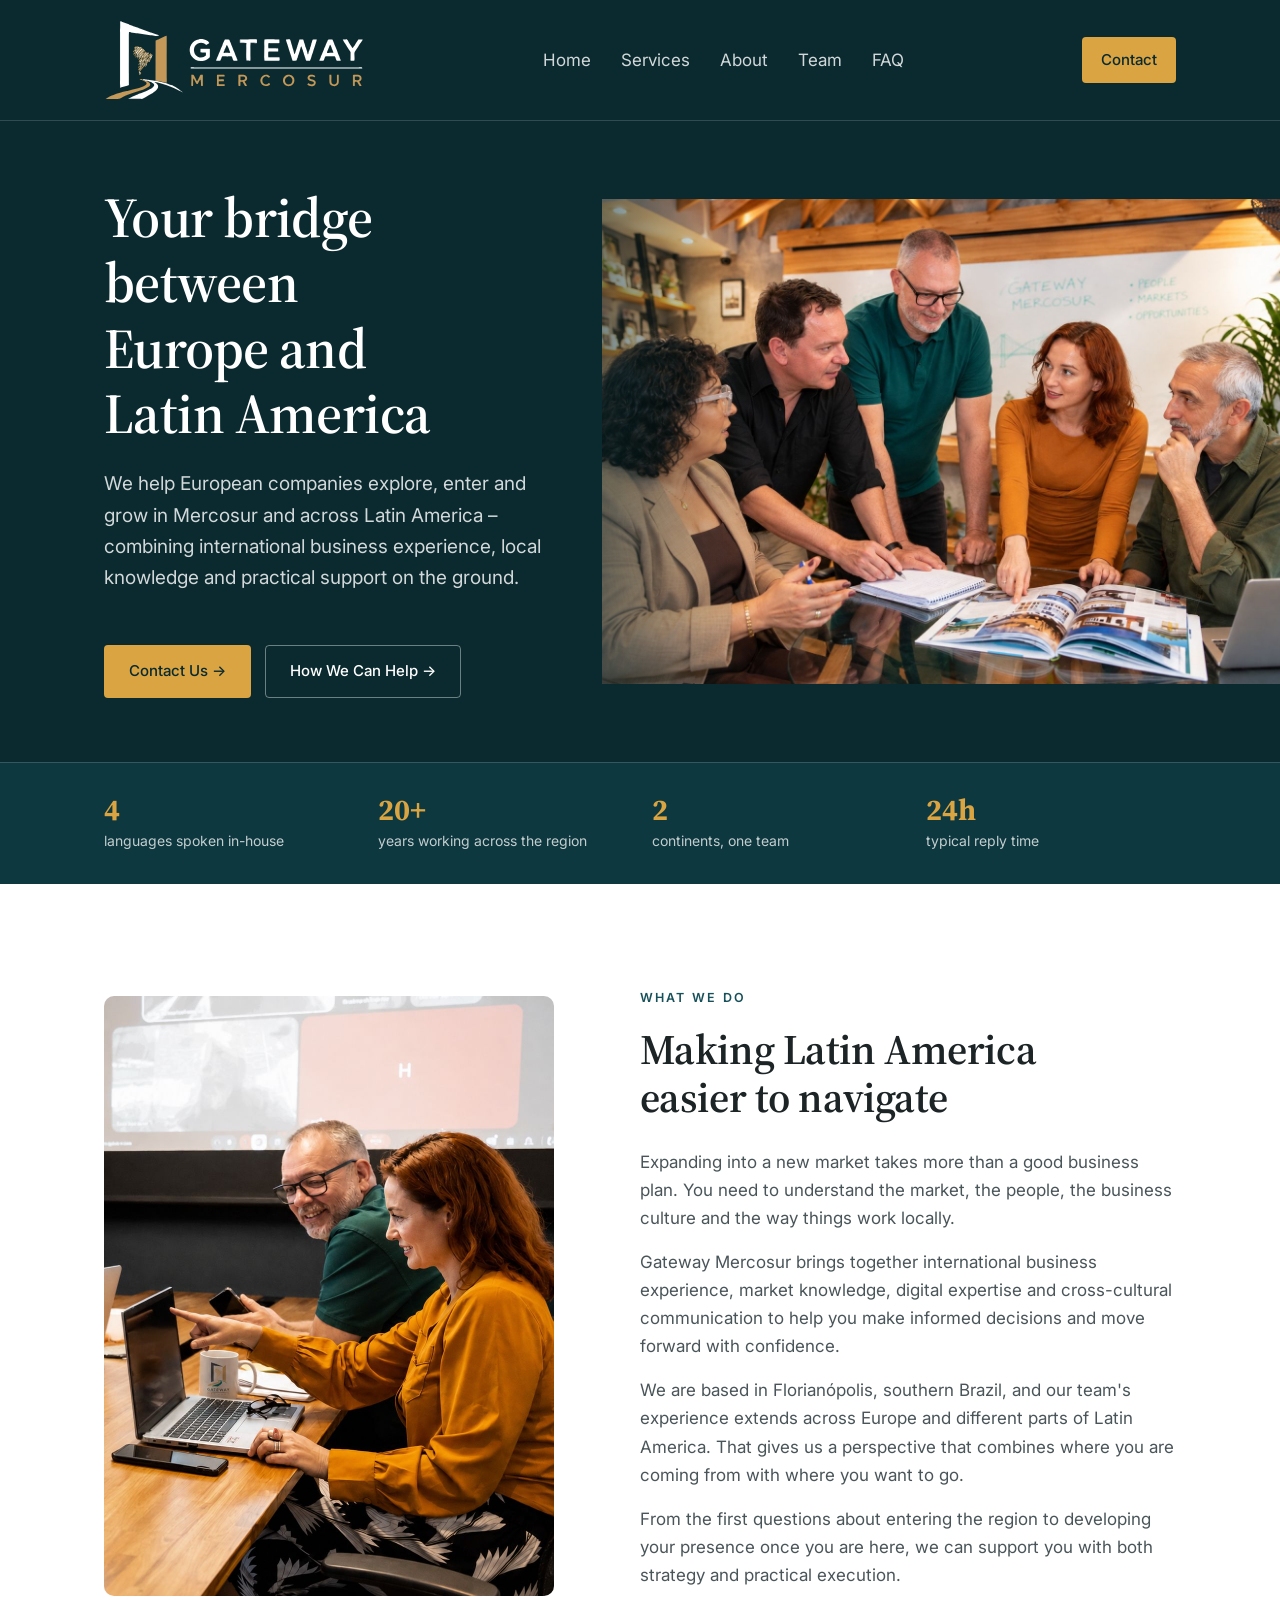
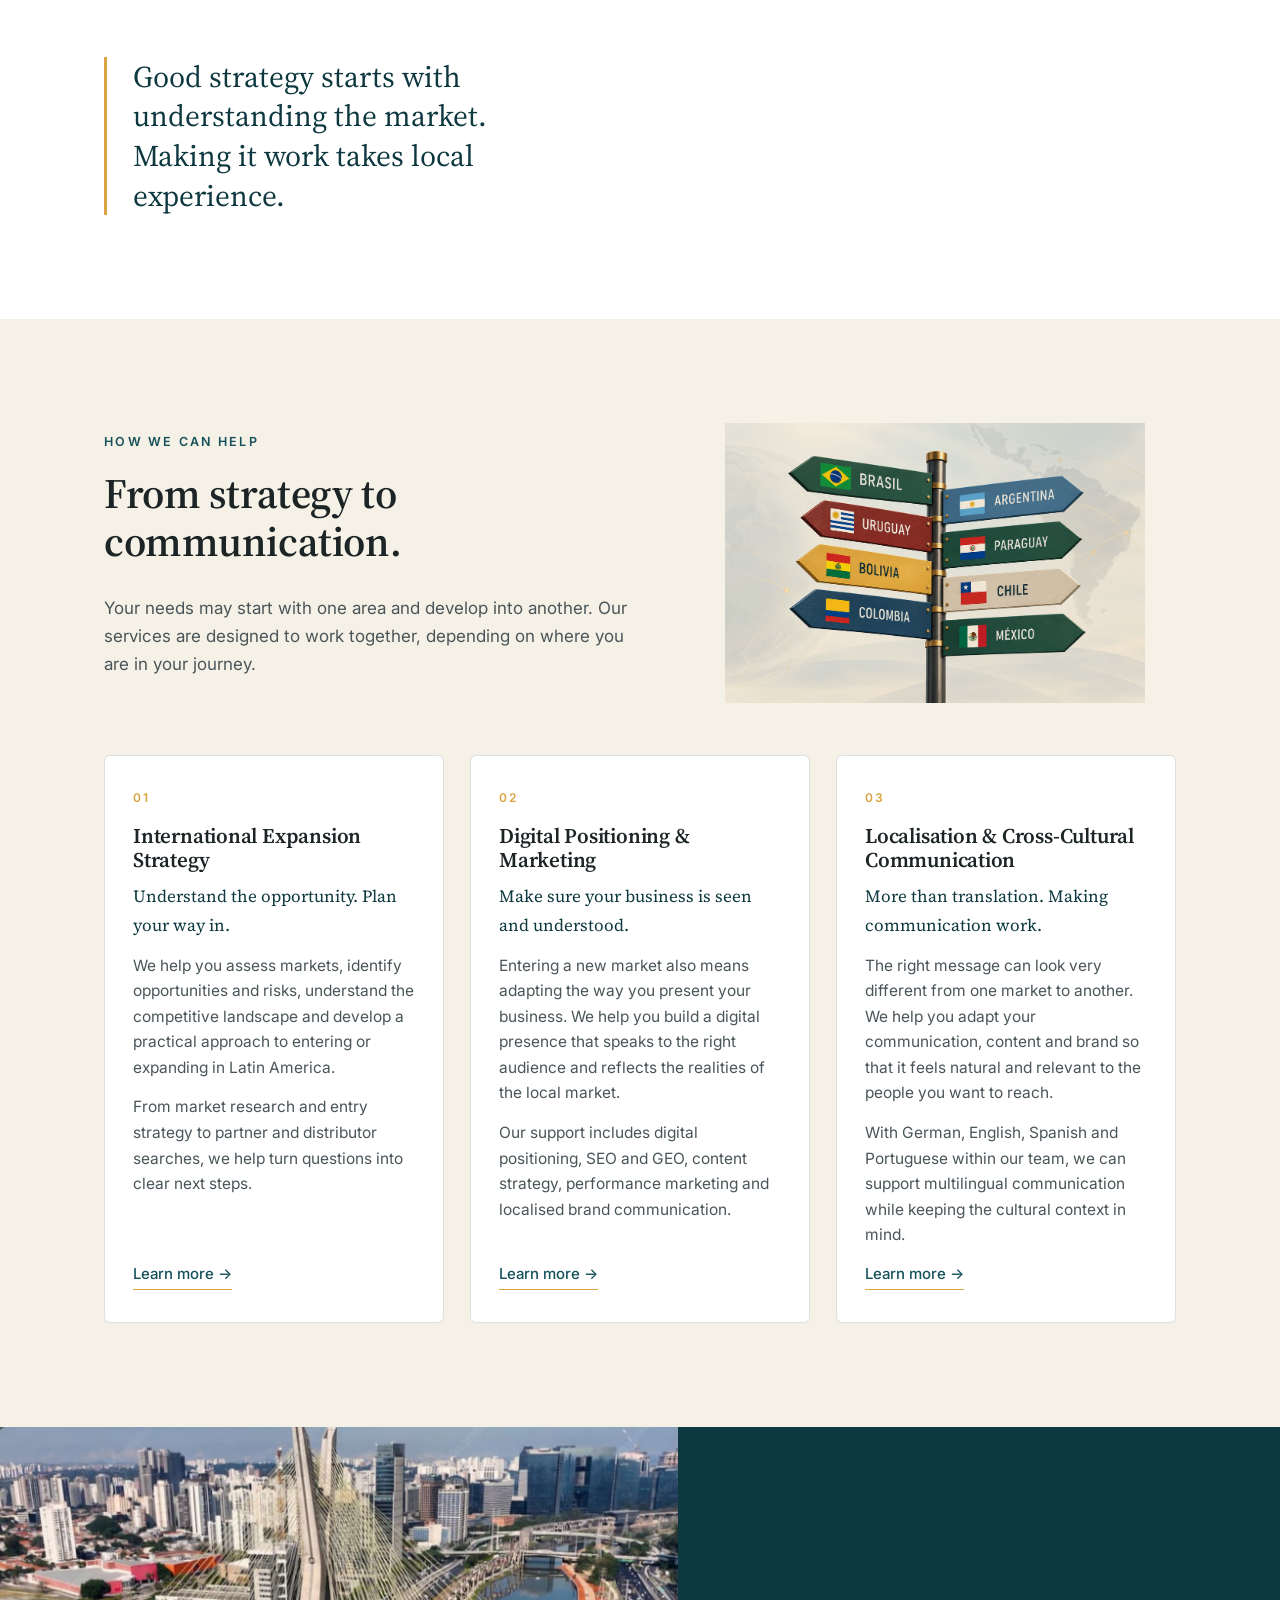
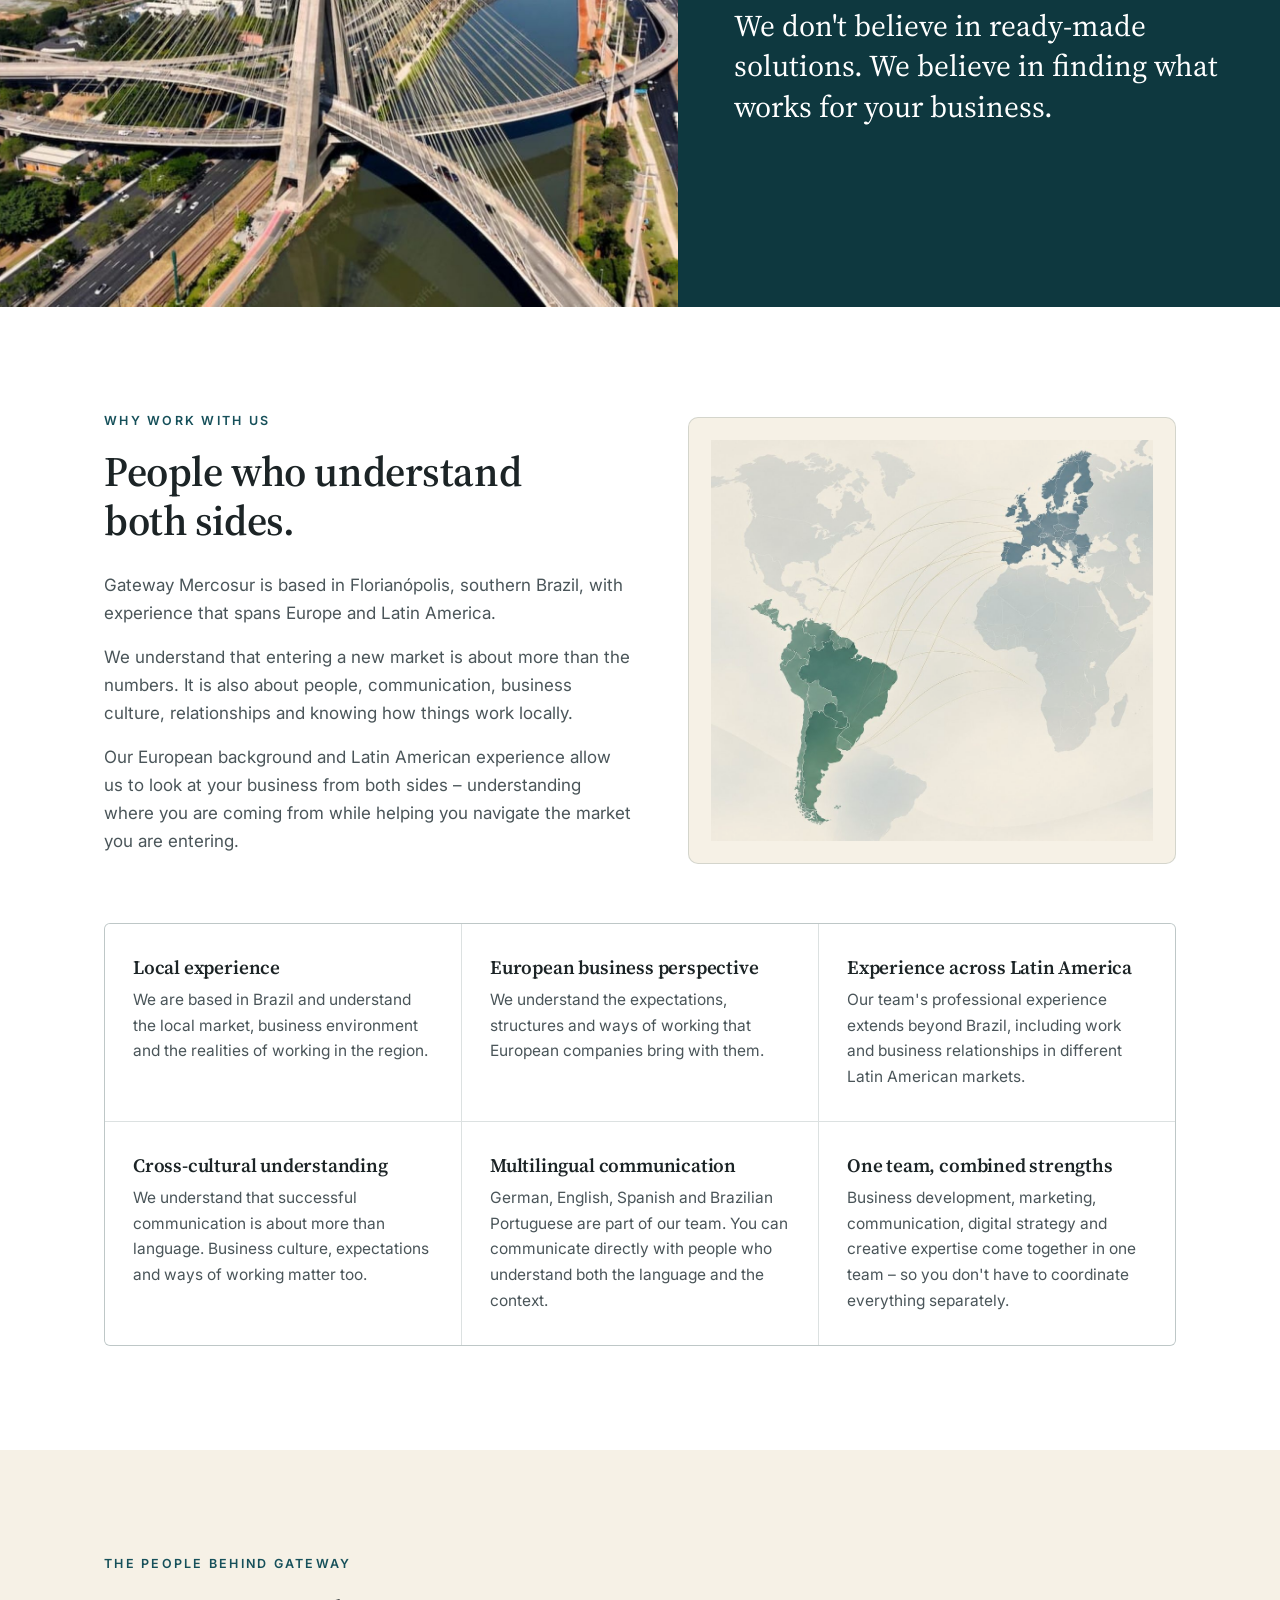
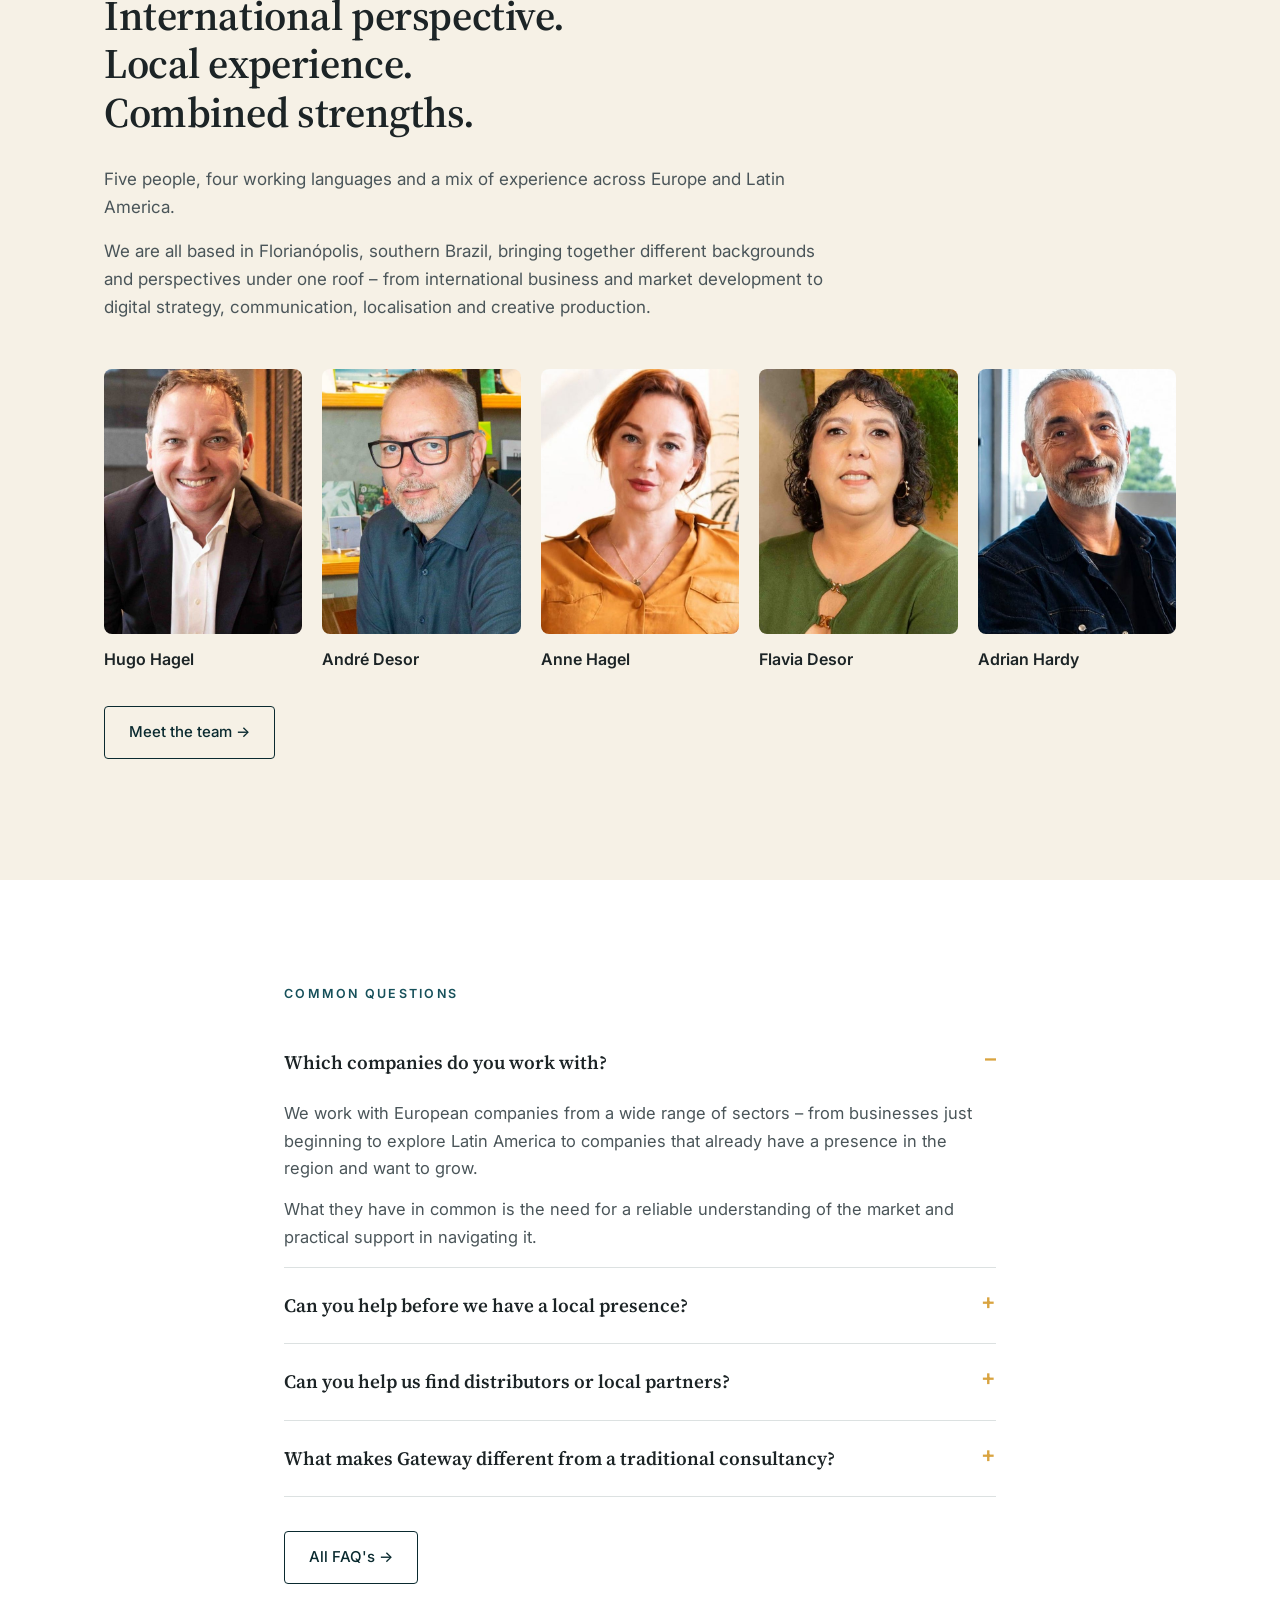
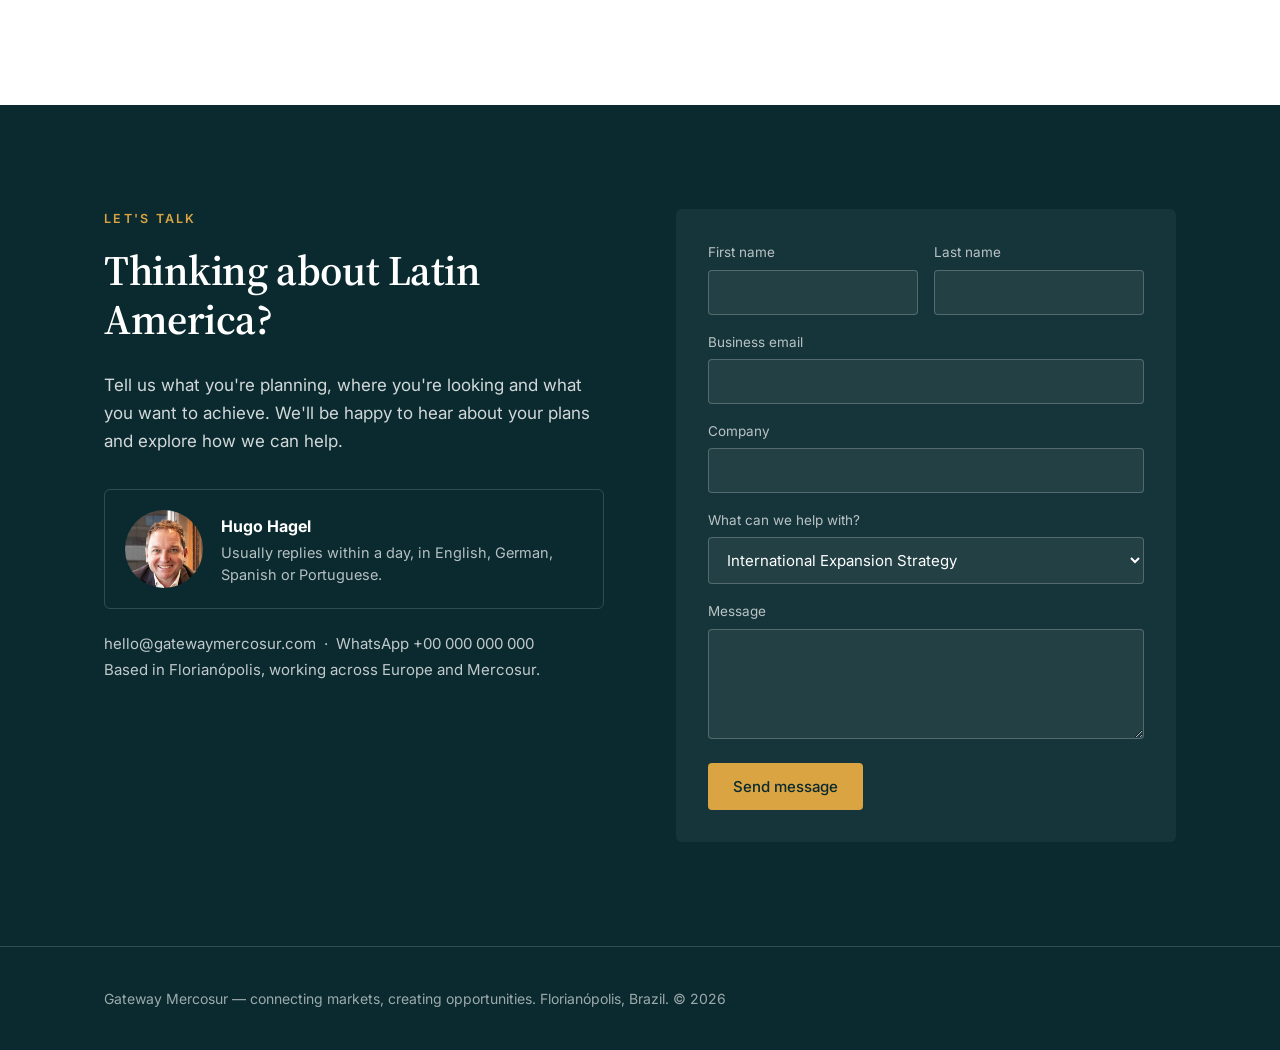
==== index.html @ ada7a51c "Initial commit" ====
<!DOCTYPE html>
<html lang="en">
<head>
<meta charset="utf-8">
<meta name="viewport" content="width=device-width, initial-scale=1">
<title>Gateway Mercosur | Your bridge between Europe and Latin America</title>
<meta name="description" content="We help European companies explore, enter and grow in Mercosur and across Latin America, combining international business experience, local knowledge and practical support on the ground. Based in Florianópolis, Brazil.">
<link rel="preconnect" href="https://fonts.googleapis.com">
<link rel="preconnect" href="https://fonts.gstatic.com" crossorigin>
<link href="https://fonts.googleapis.com/css2?family=Source+Serif+4:opsz,wght@8..60,400;8..60,600&family=Inter:wght@400;500;600&display=swap" rel="stylesheet">
<link rel="stylesheet" href="assets/css/index.css">
</head>
<body>

<nav class="nav">
  <div class="wrap">
    <a class="brand" href="#" aria-label="Gateway Mercosur home"><img class="logo" src="assets/img/logo.svg" alt="Gateway Mercosur" width="1307" height="402"></a>
    <ul class="navlinks">
      <li><a href="index.html" aria-current="page">Home</a></li>
      <li><a href="services.html">Services</a></li>
      <li><a href="about.html">About</a></li>
      <li><a href="team.html">Team</a></li>
      <li><a href="faq.html">FAQ</a></li>
    </ul>
    <a class="btn btn-gold" href="#contact">Contact</a>
    <button class="burger" aria-label="Menu">&#9776;</button>
  </div>
</nav>

<header class="hero">
  <div class="herogrid">
    <div class="herocopy">
      <h1>Your bridge between Europe and Latin America</h1>
      <p class="lede">We help European companies explore, enter and grow in Mercosur and across Latin America &ndash; combining international business experience, local knowledge and practical support on the ground.</p>
      <div class="cta">
        <a class="btn btn-gold" href="#contact">Contact Us &rarr;</a>
        <a class="btn btn-line" href="#how-we-can-help">How We Can Help &rarr;</a>
      </div>
    </div>
    <div class="heroart"><img src="assets/img/home-hero-team.jpg" alt="The Gateway Mercosur team gathered around a table in discussion, with a whiteboard behind them reading Gateway Mercosur: people, markets, opportunities"></div>
  </div>
  <div class="heroband">
    <div class="wrap">
      <div class="fact"><b>4</b><span>languages spoken in-house</span></div>
      <div class="fact"><b>20+</b><span>years working across the region</span></div>
      <div class="fact"><b>2</b><span>continents, one team</span></div>
      <div class="fact"><b>24h</b><span>typical reply time</span></div>
    </div>
  </div>
</header>

<!-- WHAT WE DO -->
<section id="what-we-do">
  <div class="wrap">
    <div class="wd-grid">
      <div>
      <div class="sec-head">
      <span class="eyebrow dk">What We Do</span>
      <h2>Making Latin America easier to navigate</h2>
    </div>
    <div class="body">
      <p>Expanding into a new market takes more than a good business plan. You need to understand the market, the people, the business culture and the way things work locally.</p>
      <p>Gateway Mercosur brings together international business experience, market knowledge, digital expertise and cross-cultural communication to help you make informed decisions and move forward with confidence.</p>
      <p>We are based in Florian&oacute;polis, southern Brazil, and our team's experience extends across Europe and different parts of Latin America. That gives us a perspective that combines where you are coming from with where you want to go.</p>
      <p>From the first questions about entering the region to developing your presence once you are here, we can support you with both strategy and practical execution.</p>
    </div>
      </div>
      <div class="wd-art"><img src="assets/img/andre-anne-laptop.jpg" alt="Andr&eacute; Desor and Anne Hagel working together at a laptop in the Florian&oacute;polis office" loading="lazy"></div>
    </div>
    <p class="pull">Good strategy starts with understanding the market. Making it work takes local experience.</p>
  </div>
</section>

<!-- HOW WE CAN HELP -->
<section class="sand" id="how-we-can-help">
  <div class="wrap">
    <div class="help-grid">
      <div>
      <div class="sec-head">
      <span class="eyebrow dk">How We Can Help</span>
      <h2>From strategy to communication.</h2>
    </div>
    <div class="body">
      <p>Your needs may start with one area and develop into another. Our services are designed to work together, depending on where you are in your journey.</p>
    </div>
      </div>
      <div class="help-art"><img src="assets/img/country-signpost.jpg" alt="A signpost with arrows pointing to Brasil, Argentina, Uruguay, Paraguay, Bolivia, Chile, Colombia and M&eacute;xico" loading="lazy"></div>
    </div>
    <div class="svc">
      <div class="card">
        <div class="step">01</div>
        <h3>International Expansion Strategy</h3>
        <p class="claim">Understand the opportunity. Plan your way in.</p>
        <p>We help you assess markets, identify opportunities and risks, understand the competitive landscape and develop a practical approach to entering or expanding in Latin America.</p>
        <p>From market research and entry strategy to partner and distributor searches, we help turn questions into clear next steps.</p>
        <a class="more" href="services.html#consulting">Learn more &rarr;</a>
      </div>
      <div class="card">
        <div class="step">02</div>
        <h3>Digital Positioning &amp; Marketing</h3>
        <p class="claim">Make sure your business is seen and understood.</p>
        <p>Entering a new market also means adapting the way you present your business. We help you build a digital presence that speaks to the right audience and reflects the realities of the local market.</p>
        <p>Our support includes digital positioning, SEO and GEO, content strategy, performance marketing and localised brand communication.</p>
        <a class="more" href="services.html#marketing">Learn more &rarr;</a>
      </div>
      <div class="card">
        <div class="step">03</div>
        <h3>Localisation &amp; Cross-Cultural Communication</h3>
        <p class="claim">More than translation. Making communication work.</p>
        <p>The right message can look very different from one market to another. We help you adapt your communication, content and brand so that it feels natural and relevant to the people you want to reach.</p>
        <p>With German, English, Spanish and Portuguese within our team, we can support multilingual communication while keeping the cultural context in mind.</p>
        <a class="more" href="services.html#localisation">Learn more &rarr;</a>
      </div>
    </div>
  </div>
</section>

<!-- PHOTO BAND -->
<div class="band">
  <div class="grid">
    <div class="bandart"><img src="assets/img/sao-paulo-aerial.jpg" alt="Aerial view of a Latin American city"></div>
    <div class="copy">
      <blockquote>We don't believe in ready-made solutions. We believe in finding what works for your business.</blockquote>
    </div>
  </div>
</div>

<!-- WHY WORK WITH US -->
<section id="why">
  <div class="wrap">
    <div class="why-grid">
      <div>
      <div class="sec-head">
      <span class="eyebrow dk">Why Work With Us</span>
      <h2>People who understand both sides.</h2>
    </div>
    <div class="body">
      <p>Gateway Mercosur is based in Florian&oacute;polis, southern Brazil, with experience that spans Europe and Latin America.</p>
      <p>We understand that entering a new market is about more than the numbers. It is also about people, communication, business culture, relationships and knowing how things work locally.</p>
      <p>Our European background and Latin American experience allow us to look at your business from both sides &ndash; understanding where you are coming from while helping you navigate the market you are entering.</p>
    </div>
      </div>
      <div class="why-map"><img src="assets/img/europe-latam-map.jpg" alt="Map showing connections arcing between Europe and Latin America" loading="lazy"></div>
    </div>
    <div class="reasons">
      <div class="reason"><h3>Local experience</h3><p>We are based in Brazil and understand the local market, business environment and the realities of working in the region.</p></div>
      <div class="reason"><h3>European business perspective</h3><p>We understand the expectations, structures and ways of working that European companies bring with them.</p></div>
      <div class="reason"><h3>Experience across Latin America</h3><p>Our team's professional experience extends beyond Brazil, including work and business relationships in different Latin American markets.</p></div>
      <div class="reason"><h3>Cross-cultural understanding</h3><p>We understand that successful communication is about more than language. Business culture, expectations and ways of working matter too.</p></div>
      <div class="reason"><h3>Multilingual communication</h3><p>German, English, Spanish and Brazilian Portuguese are part of our team. You can communicate directly with people who understand both the language and the context.</p></div>
      <div class="reason"><h3>One team, combined strengths</h3><p>Business development, marketing, communication, digital strategy and creative expertise come together in one team &ndash; so you don't have to coordinate everything separately.</p></div>
    </div>
  </div>
</section>

<!-- THE PEOPLE -->
<section class="sand" id="people">
  <div class="wrap">
    <div class="sec-head">
      <span class="eyebrow dk">The People Behind Gateway</span>
      <h2>International perspective. Local experience. Combined strengths.</h2>
    </div>
    <div class="body">
      <p>Five people, four working languages and a mix of experience across Europe and Latin America.</p>
      <p>We are all based in Florian&oacute;polis, southern Brazil, bringing together different backgrounds and perspectives under one roof &ndash; from international business and market development to digital strategy, communication, localisation and creative production.</p>
    </div>
    <div class="people">
      <div class="person"><img src="assets/img/hugo-hagel.jpg" alt="Portrait of Hugo Hagel"><b>Hugo Hagel</b></div>
      <div class="person"><img src="assets/img/andre-desor.jpg" alt="Portrait of Andr&eacute; Desor"><b>Andr&eacute; Desor</b></div>
      <div class="person"><img src="assets/img/anne-hagel.jpg" alt="Portrait of Anne Hagel"><b>Anne Hagel</b></div>
      <div class="person"><img src="assets/img/flavia-desor.jpg" alt="Portrait of Flavia Desor"><b>Flavia Desor</b></div>
      <div class="person"><img src="assets/img/adrian-hardy.jpg" alt="Portrait of Adrian Hardy"><b>Adrian Hardy</b></div>
    </div>
    <p style="margin-top:34px"><a class="btn btn-dark" href="team.html">Meet the team &rarr;</a></p>
  </div>
</section>

<!-- COMMON QUESTIONS -->
<section id="faq">
  <div class="wrap narrow">
    <div class="sec-head">
      <span class="eyebrow dk">Common Questions</span>
    </div>
    <div style="margin-top:20px">
      <details open>
        <summary>Which companies do you work with?</summary>
        <div class="ans">
          <p>We work with European companies from a wide range of sectors &ndash; from businesses just beginning to explore Latin America to companies that already have a presence in the region and want to grow.</p>
          <p>What they have in common is the need for a reliable understanding of the market and practical support in navigating it.</p>
        </div>
      </details>
      <details>
        <summary>Can you help before we have a local presence?</summary>
        <div class="ans">
          <p>Absolutely. You don't need to have an office, employees or an established operation in Latin America to start exploring your options.</p>
          <p>We can help you assess the opportunity, understand the market, identify potential partners and develop a realistic approach before you make major commitments.</p>
        </div>
      </details>
      <details>
        <summary>Can you help us find distributors or local partners?</summary>
        <div class="ans">
          <p>Yes. Depending on your goals and market, we can help identify and assess potential distributors, suppliers, business partners and other relevant contacts.</p>
          <p>The aim is not simply to create a list of names, but to help you understand which opportunities are worth pursuing.</p>
        </div>
      </details>
      <details>
        <summary>What makes Gateway different from a traditional consultancy?</summary>
        <div class="ans">
          <p>We combine strategic thinking with practical, local experience.</p>
          <p>We don't see strategy and execution as separate steps. Depending on your needs, we can help you understand the market, develop the approach, communicate your proposition and support the practical steps that follow.</p>
        </div>
      </details>
    </div>
    <p style="margin-top:34px"><a class="btn btn-dark" href="faq.html">All FAQ's &rarr;</a></p>
  </div>
</section>

<!-- LET'S TALK -->
<section class="contact" id="contact">
  <div class="wrap split">
    <div>
      <span class="eyebrow">Let's Talk</span>
      <h2 style="font-size:clamp(28px,3.4vw,42px);max-width:18ch">Thinking about Latin America?</h2>
      <div class="body">
        <p>Tell us what you're planning, where you're looking and what you want to achieve. We'll be happy to hear about your plans and explore how we can help.</p>
      </div>
      <div class="person-line">
        <img src="assets/img/hugo-hagel-avatar.jpg" alt="Portrait of Hugo Hagel">
        <div><b>Hugo Hagel</b><span>Usually replies within a day, in English, German, Spanish or Portuguese.</span></div>
      </div>
      <p class="contact-lines">hello@gatewaymercosur.com &nbsp;&middot;&nbsp; WhatsApp +00 000 000 000<br>Based in Florian&oacute;polis, working across Europe and Mercosur.</p>
    </div>
    <form onsubmit="return false">
      <div><label for="fn">First name</label><input id="fn"></div>
      <div><label for="ln">Last name</label><input id="ln"></div>
      <div class="full"><label for="em">Business email</label><input id="em" type="email"></div>
      <div class="full"><label for="co">Company</label><input id="co"></div>
      <div class="full"><label for="sv">What can we help with?</label><select id="sv">
        <option>International Expansion Strategy</option>
        <option>Digital Positioning &amp; Marketing</option>
        <option>Localisation &amp; Cross-Cultural Communication</option>
        <option>Something else</option>
      </select></div>
      <div class="full"><label for="ms">Message</label><textarea id="ms"></textarea></div>
      <div class="full"><button class="btn btn-gold" type="submit">Send message</button></div>
    </form>
  </div>
</section>

<footer>
  <div class="wrap">Gateway Mercosur &mdash; connecting markets, creating opportunities. Florian&oacute;polis, Brazil. &copy; 2026</div>
</footer>

</body>
</html>
---- assets/css/index.css ----
:root{
  --petrol-900:#0A2A2F; --petrol-800:#0E383F; --petrol-700:#16505A;
  --gold:#D9A441; --gold-soft:#EFC97E;
  --sand:#F6F1E6; --sand-deep:#EDE5D4;
  --ink:#1C2426; --ink-soft:#4A5559;
  --line:rgba(10,42,47,.14); --line-dark:rgba(255,255,255,.16);
  --serif:"Source Serif 4",Georgia,serif; --sans:"Inter",system-ui,-apple-system,sans-serif;
  --wrap:1120px;
}
*{box-sizing:border-box}
html{scroll-behavior:smooth}
section[id],header[id],div[id]{scroll-margin-top:132px}
body{margin:0;font-family:var(--sans);color:var(--ink);background:#fff;font-size:17px;line-height:1.65;-webkit-font-smoothing:antialiased}
h1,h2,h3{font-family:var(--serif);font-weight:600;line-height:1.16;letter-spacing:-.01em;margin:0}
p{margin:0 0 1.1rem}
a{color:inherit}
img{max-width:100%;display:block}
.wrap{max-width:var(--wrap);margin:0 auto;padding:0 24px}
.narrow{max-width:760px}

/* nav */
.nav{position:sticky;top:0;z-index:60;background:var(--petrol-900);border-bottom:1px solid var(--line-dark)}
.nav .wrap{display:flex;align-items:center;justify-content:space-between;height:120px;gap:18px}
.brand{display:flex;align-items:center;text-decoration:none;flex:0 0 auto}
.brand .logo{height:80px;width:auto;display:block}
.navlinks{display:flex;align-items:center;gap:30px;list-style:none;margin:0;padding:0}
.navlinks a{color:rgba(255,255,255,.82);text-decoration:none;font-size:17px;white-space:nowrap}
.navlinks a:hover{color:#fff}
.btn{display:inline-flex;align-items:center;gap:8px;border-radius:4px;font-family:var(--sans);font-size:15px;font-weight:500;padding:13px 24px;text-decoration:none;border:1px solid transparent;cursor:pointer;transition:background .15s,color .15s}
.btn-gold{background:var(--gold);color:var(--petrol-900)}
.btn-gold:hover{background:var(--gold-soft)}
.btn-line{border-color:rgba(255,255,255,.4);color:#fff}
.btn-line:hover{background:rgba(255,255,255,.1)}
.btn-dark{border-color:var(--petrol-900);color:var(--petrol-900)}
.btn-dark:hover{background:var(--petrol-900);color:#fff}
.nav .btn{padding:10px 18px}
.burger{display:none;background:none;border:0;color:#fff;font-size:24px;cursor:pointer}

/* hero */
.hero{background:var(--petrol-900);color:#fff;position:relative;overflow:hidden;padding:64px 0 0}
.herogrid{display:grid;grid-template-columns:minmax(0,.94fr) minmax(0,1.06fr);align-items:center;gap:0}
.herocopy{display:flex;flex-direction:column;justify-content:center;padding:0 56px 0 max(24px,calc(50vw - 560px + 24px))}
.heroart{position:relative;overflow:hidden;aspect-ratio:7/5;align-self:center}
.heroart img{position:absolute;inset:0;width:100%;height:100%;object-fit:cover;object-position:78% 48%}
.heroart:after{content:"";position:absolute;inset:0;background:linear-gradient(90deg,rgba(10,42,47,.55) 0%,rgba(10,42,47,0) 22%);pointer-events:none}
.hero h1{font-size:clamp(36px,4.4vw,58px);color:#fff;max-width:13ch}
.hero .lede{font-size:19px;color:rgba(255,255,255,.82);max-width:50ch;margin-top:22px}
.hero .cta{display:flex;gap:14px;flex-wrap:wrap;margin-top:34px}
.heroband{border-top:1px solid var(--line-dark);background:var(--petrol-800);margin-top:64px}
.heroband .wrap{display:grid;grid-template-columns:repeat(4,1fr);gap:24px;padding-top:30px;padding-bottom:30px}
.fact b{display:block;font-family:var(--serif);font-size:30px;color:var(--gold);line-height:1.1}
.fact span{font-size:14px;color:rgba(255,255,255,.75)}

/* sections */
section{padding:104px 0}
.sand{background:var(--sand)}
.eyebrow{font-size:12.5px;font-weight:600;letter-spacing:.18em;text-transform:uppercase;color:var(--gold);display:block;margin-bottom:16px}
.eyebrow.dk{color:var(--petrol-700)}
.sec-head h2{font-size:clamp(28px,3.4vw,42px);max-width:22ch}
.body{max-width:66ch;margin-top:28px;color:var(--ink-soft)}
.body p{margin-bottom:1rem}
.pull{font-family:var(--serif);font-size:clamp(22px,2.6vw,30px);line-height:1.32;color:var(--petrol-800);
  border-left:3px solid var(--gold);padding-left:26px;margin:52px 0 0;max-width:28ch}

.wd-grid{display:grid;grid-template-columns:.94fr 1.06fr;gap:60px;align-items:center}
.wd-grid .body{margin-top:26px}
.wd-art{position:relative;z-index:0;border-radius:10px;overflow:hidden;aspect-ratio:3/4;max-height:600px;order:-1}
.wd-art img{position:absolute;inset:0;width:100%;height:100%;object-fit:cover;object-position:50% 45%;display:block}

/* services */
.svc{display:grid;grid-template-columns:repeat(3,1fr);gap:26px;margin-top:52px}
.card{background:#fff;border:1px solid var(--line);border-radius:6px;padding:32px 28px;display:flex;flex-direction:column}
.card .step{font-family:var(--sans);font-size:12px;font-weight:600;letter-spacing:.14em;color:var(--gold);margin-bottom:16px}
.card h3{font-size:21px;margin-bottom:10px}
.card .claim{font-family:var(--serif);font-size:17px;color:var(--petrol-800);margin:0 0 14px}
.card p{font-size:15.5px;color:var(--ink-soft);margin-bottom:14px}
.card .more{margin-top:auto;font-size:15px;font-weight:500;color:var(--petrol-700);text-decoration:none;border-bottom:1px solid var(--gold);padding-bottom:2px;align-self:flex-start}

.help-grid{display:grid;grid-template-columns:1.05fr .95fr;gap:56px;align-items:center}
.help-art img{width:100%;max-width:420px;height:auto;display:block;margin:0 auto;mix-blend-mode:multiply;-webkit-mask-image:radial-gradient(ellipse 104% 104% at 50% 48%,#000 0 62%,transparent 99%);mask-image:radial-gradient(ellipse 104% 104% at 50% 48%,#000 0 62%,transparent 99%)}

/* photo band */
.band{background:var(--petrol-800);color:#fff;padding:0}
.band .grid{display:grid;grid-template-columns:1.06fr .94fr;min-height:min(480px,64vh)}
.bandart{position:relative;overflow:hidden}
.bandart img{position:absolute;inset:0;width:100%;height:100%;object-fit:cover;object-position:50% 50%}
.band .copy{padding:64px 56px;display:flex;flex-direction:column;justify-content:center}
.band blockquote{margin:0;font-family:var(--serif);font-size:clamp(22px,2.5vw,30px);line-height:1.34}

.why-grid{display:grid;grid-template-columns:1.04fr .96fr;gap:56px;align-items:center}
.why-grid .body{margin-top:26px}
.why-map{background:var(--sand);border:1px solid var(--line);border-radius:10px;padding:22px}
.why-map img{width:100%;height:auto;display:block;mix-blend-mode:multiply}

/* reasons */
.reasons{display:grid;grid-template-columns:repeat(3,1fr);gap:1px;background:var(--line);border:1px solid var(--line);
  margin-top:52px;border-radius:6px;overflow:hidden}
.reason{background:#fff;padding:32px 28px}
.sand .reason{background:var(--sand)}
.reason h3{font-size:19px;margin-bottom:9px}
.reason p{font-size:15.5px;color:var(--ink-soft);margin:0}

/* people */
.people{display:grid;grid-template-columns:repeat(5,1fr);gap:20px;margin-top:48px}
.person img{width:100%;aspect-ratio:3/4;object-fit:cover;border-radius:8px;margin-bottom:12px}
.person b{font-size:16px;display:block;font-weight:600}

/* faq */
details{border-bottom:1px solid var(--line)}
details summary{cursor:pointer;list-style:none;padding:22px 0;font-size:19px;font-family:var(--serif);font-weight:600;
  display:flex;justify-content:space-between;gap:20px;align-items:flex-start}
details summary::-webkit-details-marker{display:none}
details summary:after{content:"+";color:var(--gold);font-family:var(--sans);font-size:22px;line-height:1;flex:0 0 auto}
details[open] summary:after{content:"\2013"}
details .ans{padding-bottom:16px;max-width:72ch}
details .ans p{font-size:16.5px;color:var(--ink-soft);margin-bottom:.9rem}
details .ans p:last-child{margin-bottom:0}

/* contact */
.contact{background:var(--petrol-900);color:#fff}
.contact h2{color:#fff}
.contact .split{display:grid;grid-template-columns:1fr 1fr;gap:72px;align-items:start}
.contact .body{color:rgba(255,255,255,.82)}
.person-line{display:flex;gap:18px;align-items:center;margin-top:34px;padding:20px;border:1px solid var(--line-dark);border-radius:6px}
.person-line img{width:78px;height:78px;border-radius:50%;object-fit:cover;object-position:50% 40%;flex:0 0 auto}
.person-line b{display:block;font-size:16px;color:#fff}
.person-line span{font-size:14.5px;color:rgba(255,255,255,.7);line-height:1.5;display:block;margin-top:3px}
.contact-lines{margin-top:22px;font-size:15px;color:rgba(255,255,255,.75);line-height:1.7}
form{display:grid;grid-template-columns:1fr 1fr;gap:16px;background:rgba(255,255,255,.05);padding:32px;border-radius:6px}
form label{font-size:13.5px;color:rgba(255,255,255,.7);display:block;margin-bottom:6px}
form .full{grid-column:1/-1}
input,select,textarea{width:100%;padding:12px 14px;border:1px solid rgba(255,255,255,.22);background:rgba(255,255,255,.06);
  color:#fff;border-radius:4px;font-family:var(--sans);font-size:15px}
textarea{min-height:110px;resize:vertical}
input:focus,select:focus,textarea:focus{outline:2px solid var(--gold);outline-offset:1px}
select option{color:#000}

footer{background:var(--petrol-900);color:rgba(255,255,255,.6);border-top:1px solid var(--line-dark);padding:40px 0;font-size:14px}

@media(max-width:900px){
  section[id],header[id],div[id]{scroll-margin-top:92px}
  .navlinks{display:none}
  .burger{display:block}
  .brand .logo{height:46px}
  .nav .btn{padding:7px 13px;font-size:13.5px;margin-left:auto}
  .nav .wrap{gap:12px}
  .nav .wrap{height:80px}
  .hero{padding:56px 0 0}
  .heroband{margin-top:0}
  .heroband .wrap{grid-template-columns:repeat(2,1fr);gap:22px}
  .herogrid{grid-template-columns:1fr}
  .herocopy{padding:0 24px 38px;order:1}
  .heroart{order:2;aspect-ratio:4/3}
  .heroart:after{background:linear-gradient(180deg,rgba(10,42,47,.5) 0%,rgba(10,42,47,0) 18%)}
  section{padding:64px 0}
  .svc,.reasons{grid-template-columns:1fr}
  .why-grid{grid-template-columns:1fr;gap:26px}
  .why-map{padding:14px}
  .help-grid{grid-template-columns:1fr;gap:24px}
  .help-art img{max-width:420px}
  .wd-grid{grid-template-columns:1fr;gap:28px}
  .wd-art{order:0;max-height:none;max-width:none;aspect-ratio:4/3;border-radius:0;
    margin-left:-24px;margin-right:-24px;width:calc(100% + 48px)}
  .people{grid-template-columns:repeat(2,1fr)}
  .pull{font-size:21px;padding-left:18px;margin-top:38px;max-width:none}
  .band .grid{grid-template-columns:1fr}
  .bandart{aspect-ratio:16/9}
  .band .copy{padding:44px 24px}
  .contact .split{grid-template-columns:1fr;gap:36px}
  form{grid-template-columns:1fr;padding:24px}
}
@media(prefers-reduced-motion:reduce){html{scroll-behavior:auto}}
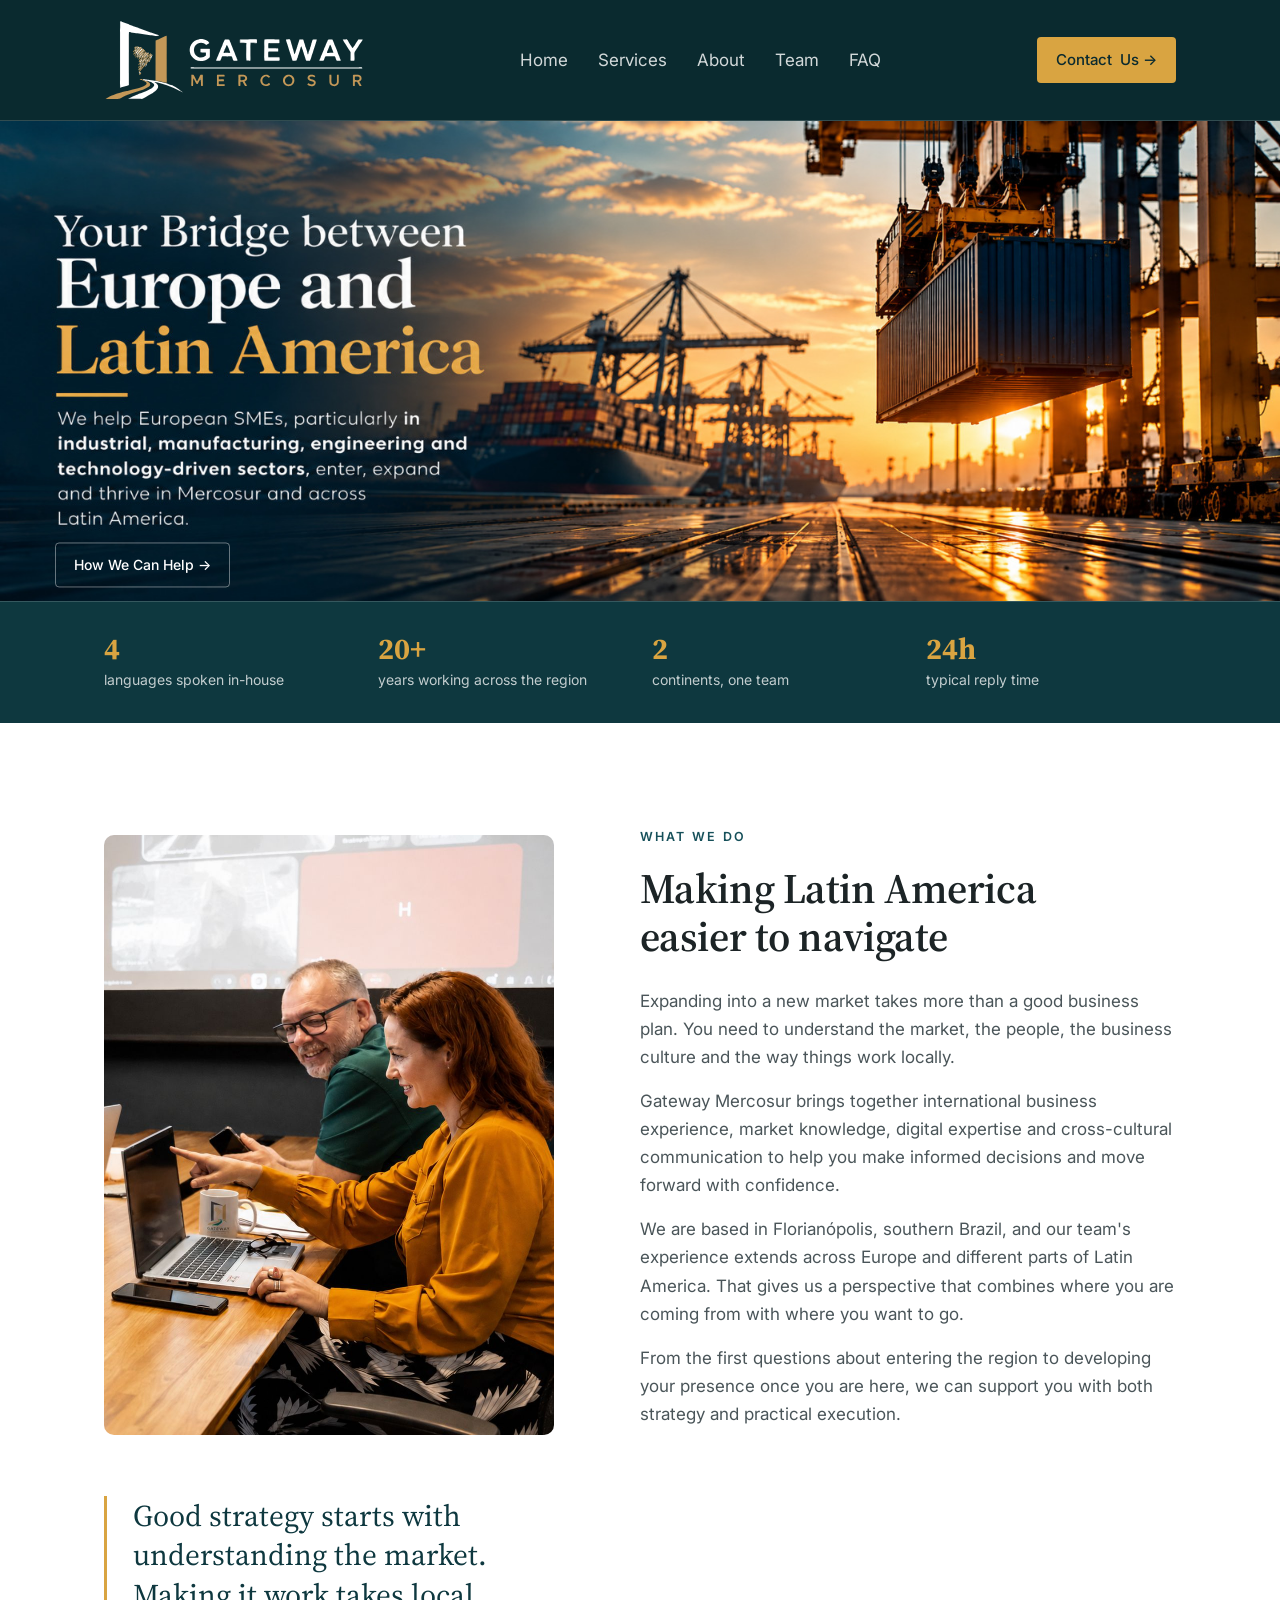
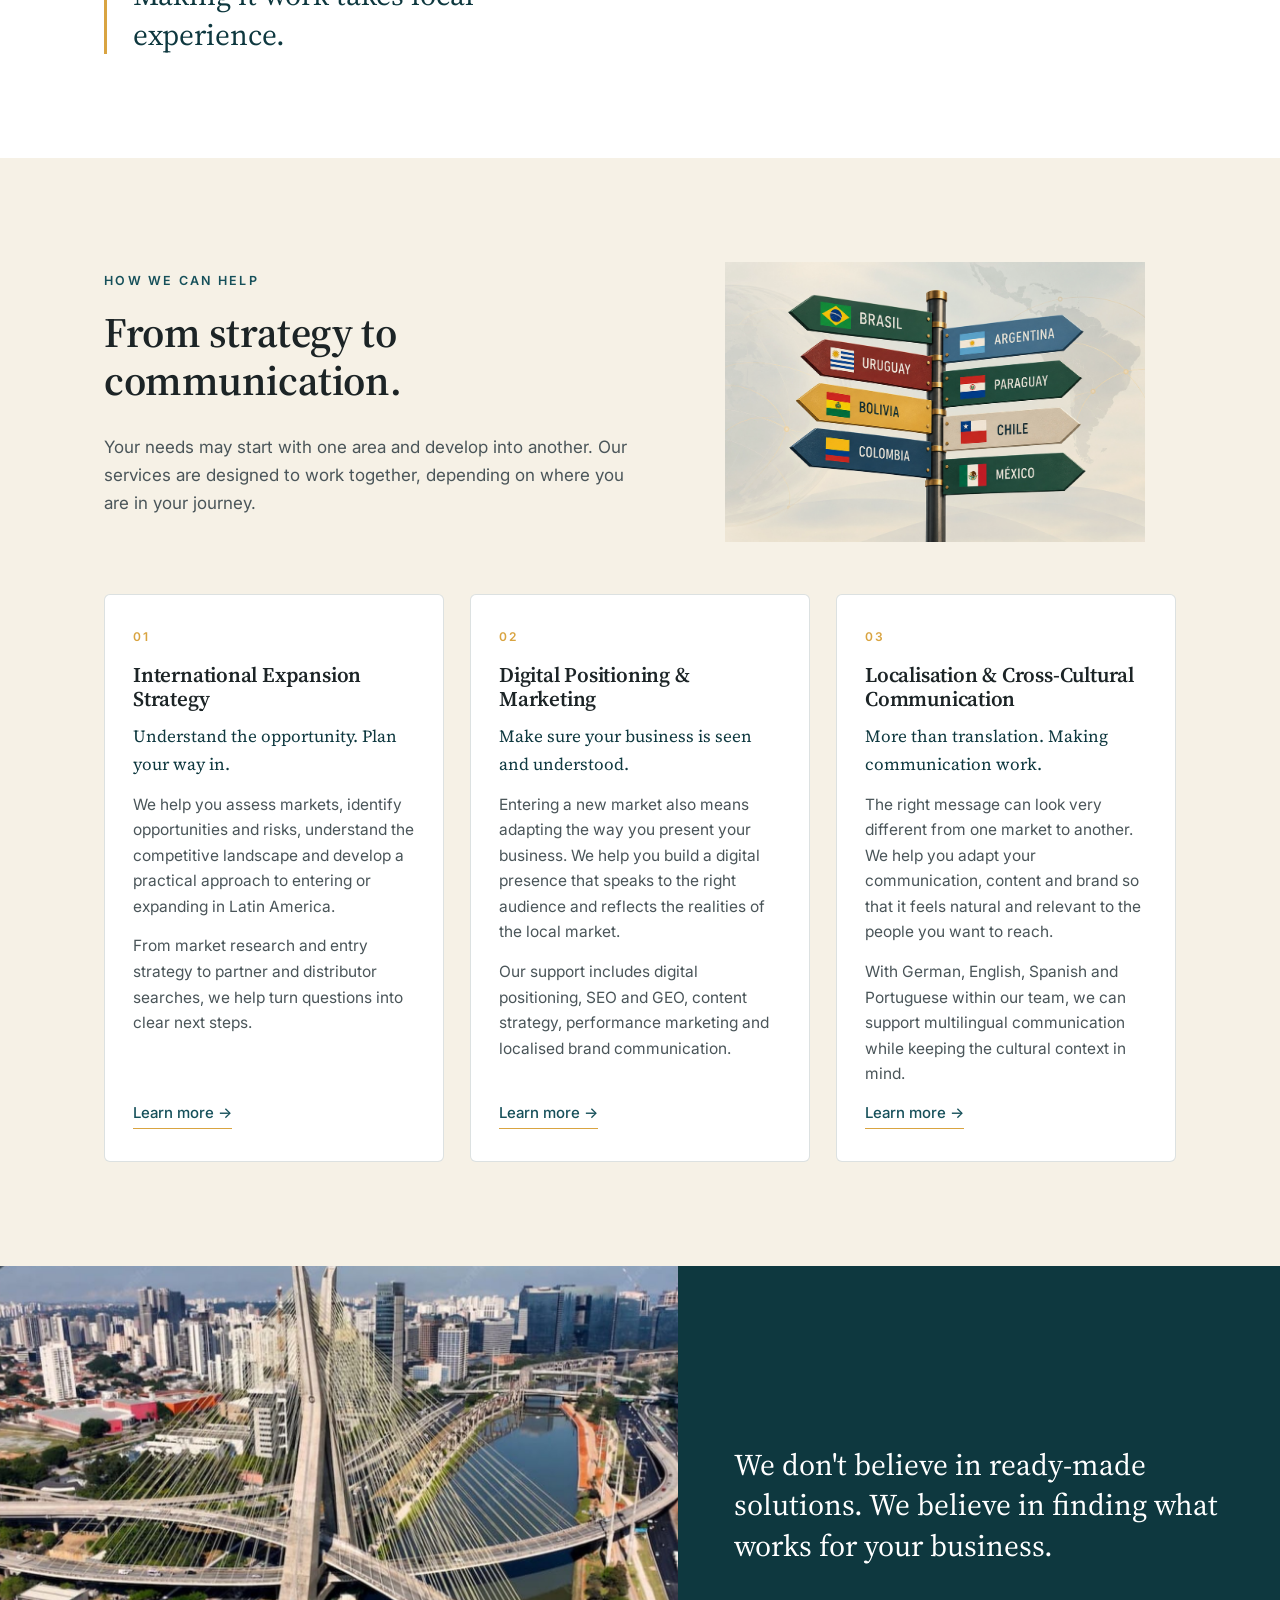
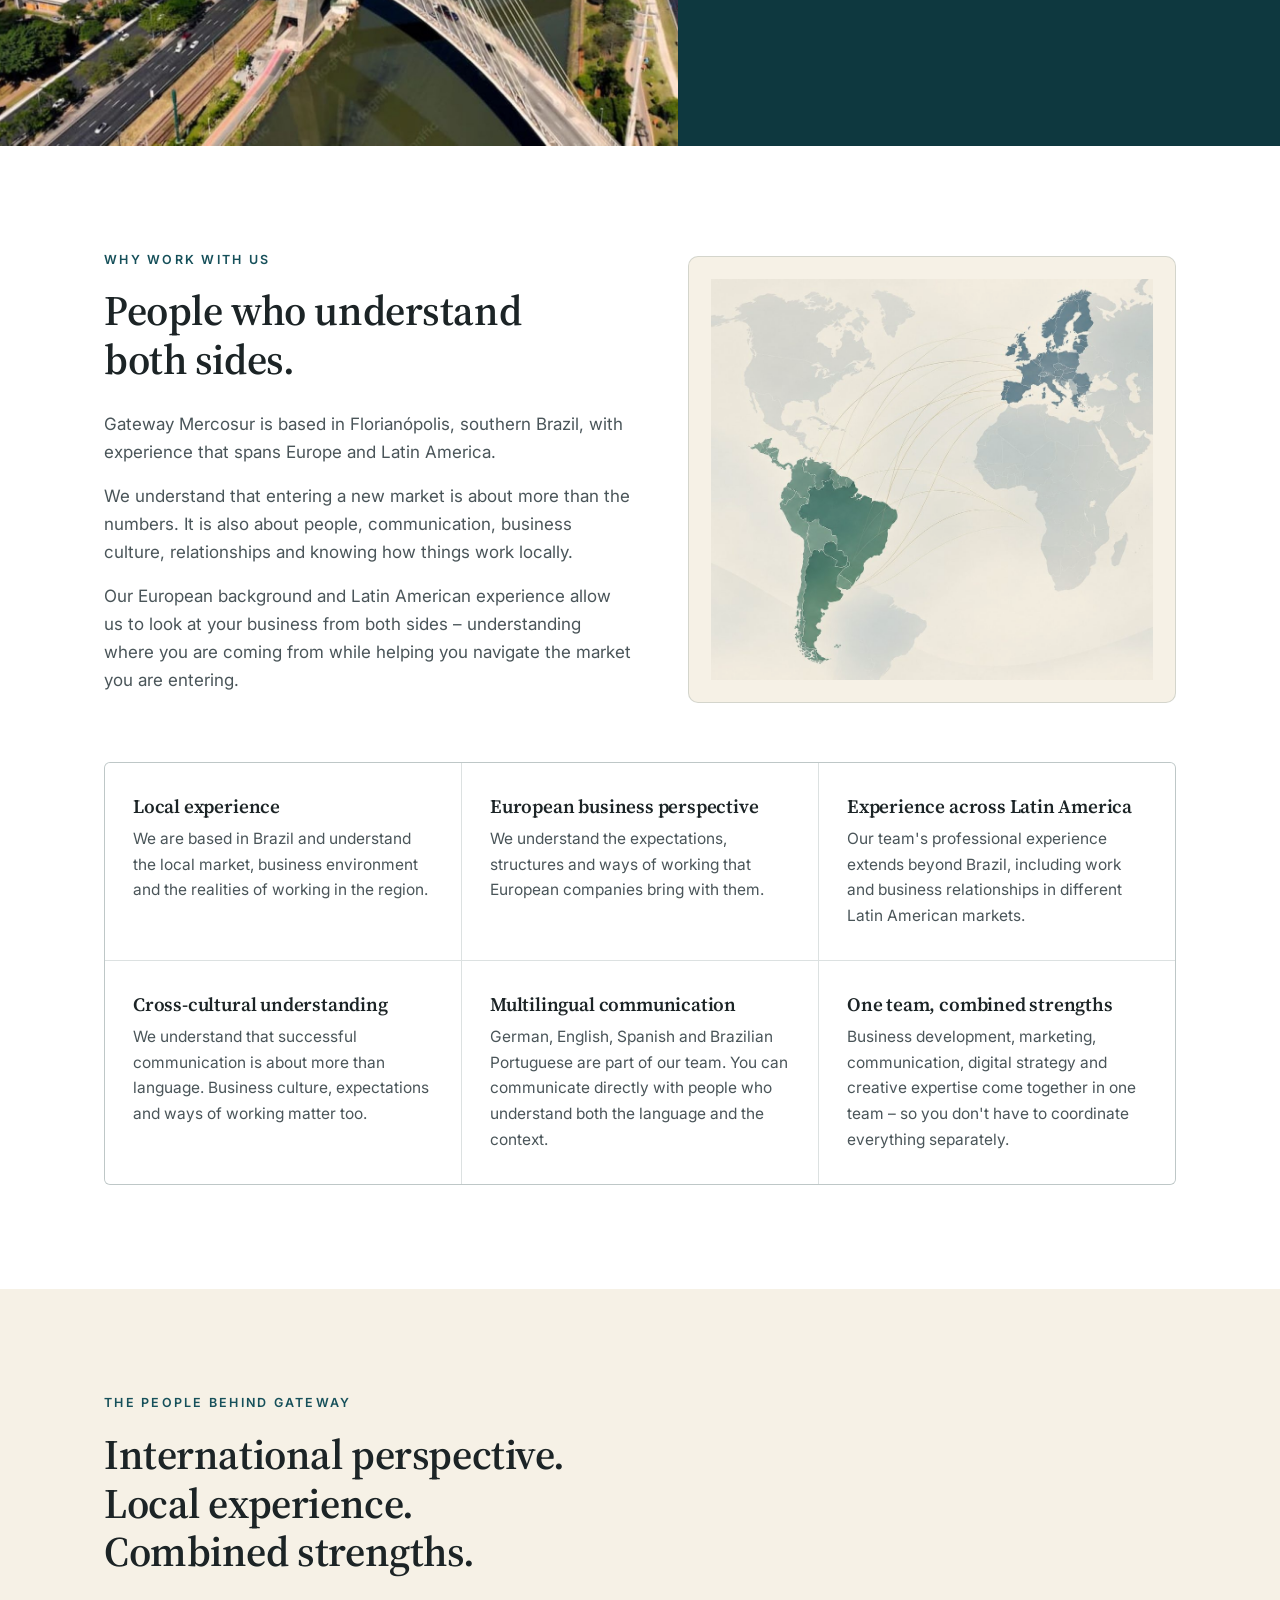
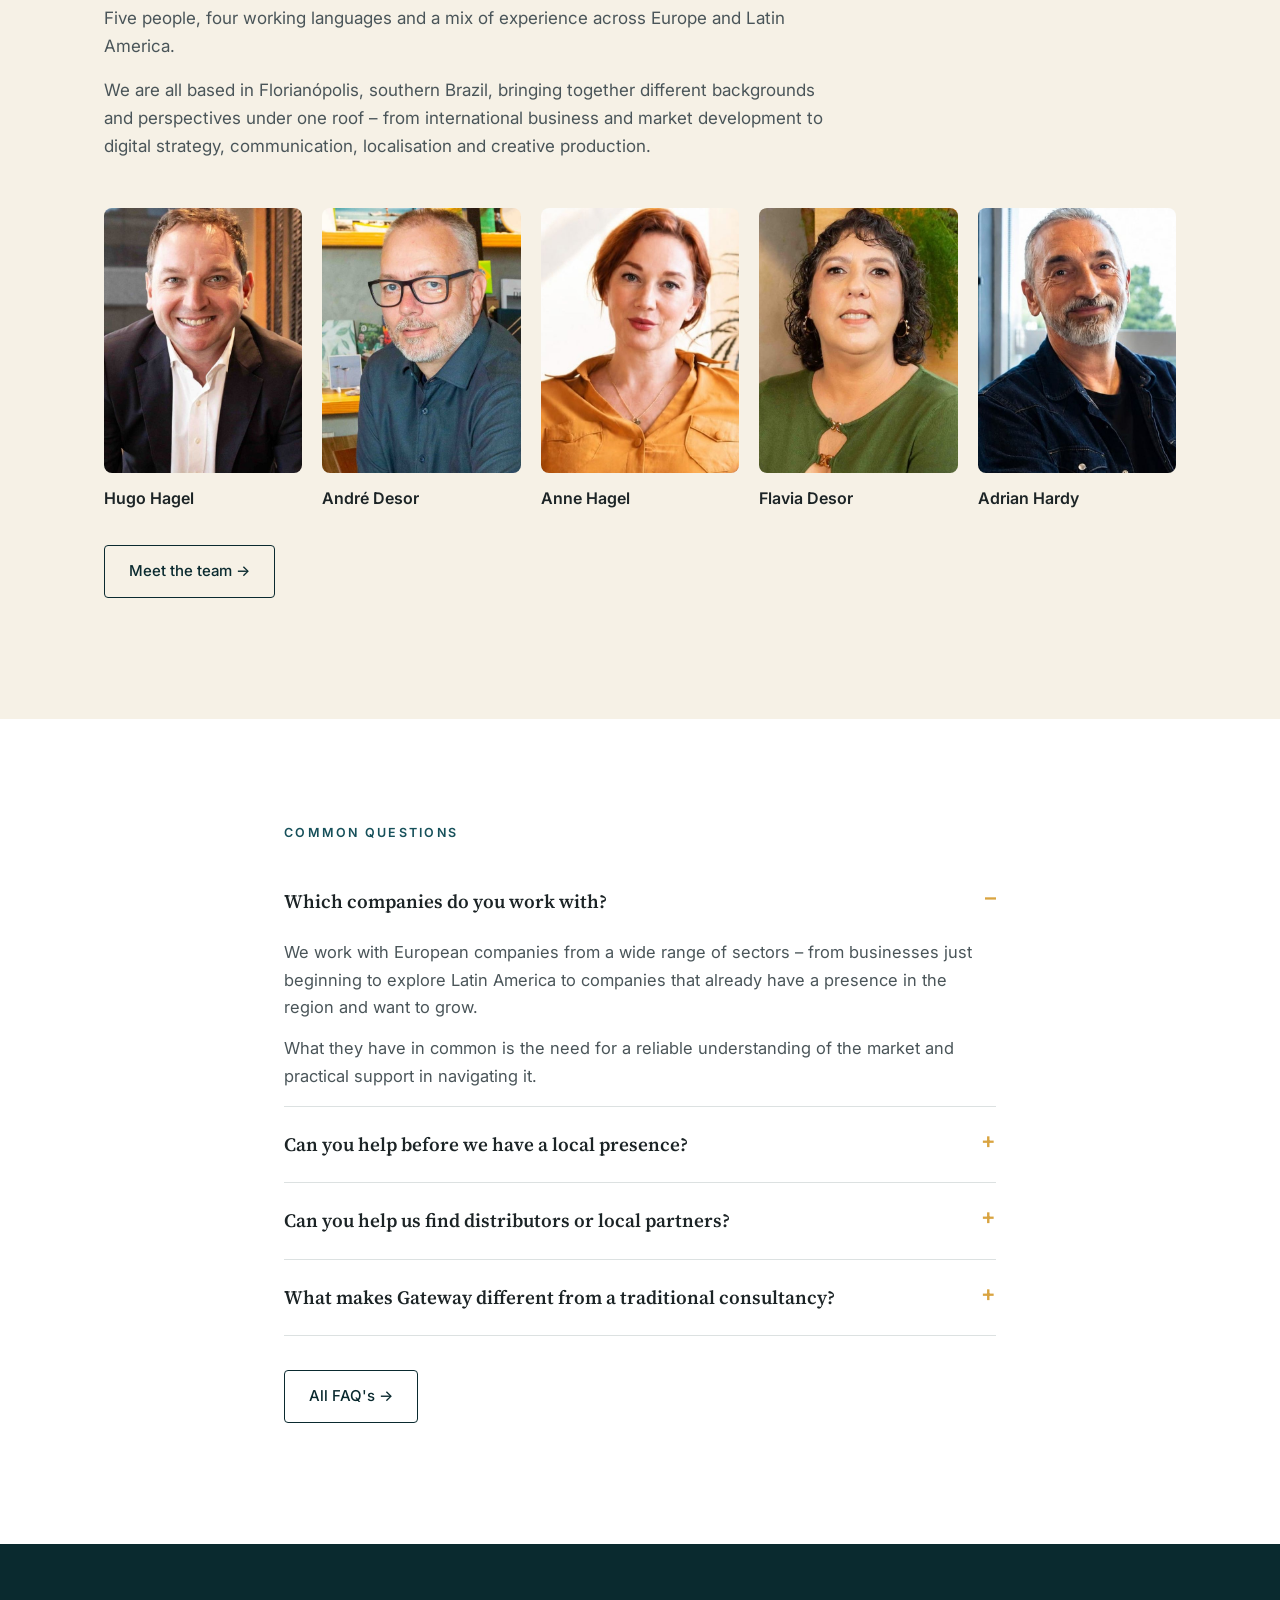
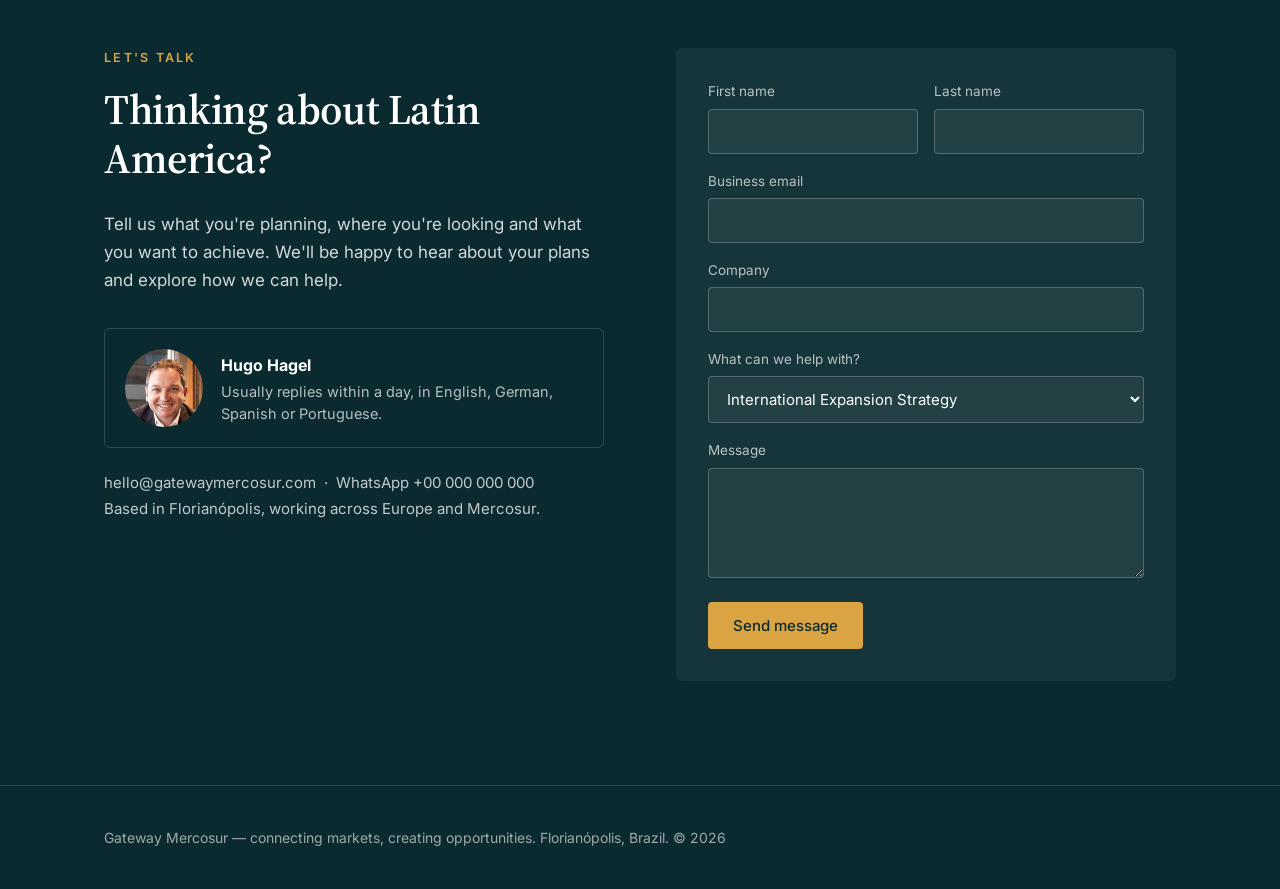
==== commit 82f7f797: "Replace home hero with new banner images - Swap desktop and mobile home headers to the new port bann" ====
--- a/index.html
+++ b/index.html
@@ -15,29 +15,31 @@
 <nav class="nav">
   <div class="wrap">
     <a class="brand" href="#" aria-label="Gateway Mercosur home"><img class="logo" src="assets/img/logo.svg" alt="Gateway Mercosur" width="1307" height="402"></a>
-    <ul class="navlinks">
+    <ul class="navlinks" id="mobile-menu">
       <li><a href="index.html" aria-current="page">Home</a></li>
       <li><a href="services.html">Services</a></li>
       <li><a href="about.html">About</a></li>
       <li><a href="team.html">Team</a></li>
       <li><a href="faq.html">FAQ</a></li>
     </ul>
-    <a class="btn btn-gold" href="#contact">Contact</a>
-    <button class="burger" aria-label="Menu">&#9776;</button>
+    <a class="btn btn-gold" href="#contact">Contact<span class="nav-cta-extra"> Us &rarr;</span></a>
+    <button class="burger" type="button" aria-label="Menu" aria-controls="mobile-menu" aria-expanded="false">&#9776;</button>
   </div>
 </nav>
 
 <header class="hero">
-  <div class="herogrid">
-    <div class="herocopy">
-      <h1>Your bridge between Europe and Latin America</h1>
-      <p class="lede">We help European companies explore, enter and grow in Mercosur and across Latin America &ndash; combining international business experience, local knowledge and practical support on the ground.</p>
-      <div class="cta">
-        <a class="btn btn-gold" href="#contact">Contact Us &rarr;</a>
-        <a class="btn btn-line" href="#how-we-can-help">How We Can Help &rarr;</a>
-      </div>
-    </div>
-    <div class="heroart"><img src="assets/img/home-hero-team.jpg" alt="The Gateway Mercosur team gathered around a table in discussion, with a whiteboard behind them reading Gateway Mercosur: people, markets, opportunities"></div>
+  <div class="herobanner">
+    <img src="assets/img/home-hero-banner.jpg" alt="Your bridge between Europe and Latin America. We help European SMEs, particularly in industrial, manufacturing, engineering and technology-driven sectors, enter, expand and thrive in Mercosur and across Latin America.">
+    <div class="herobanner-cta">
+      <a class="btn btn-line" href="#how-we-can-help">How We Can Help &rarr;</a>
+    </div>
+  </div>
+  <div class="heromobile">
+    <img src="assets/img/home-hero-mobile.jpg" alt="Your bridge between Europe and Latin America. We help European SMEs, particularly in industrial, manufacturing, engineering and technology-driven sectors, enter, expand and thrive in Mercosur and across Latin America.">
+    <div class="heromobile-cta">
+      <a class="btn btn-gold" href="#contact">Contact Us &rarr;</a>
+      <a class="btn btn-line" href="#how-we-can-help">How We Can Help &rarr;</a>
+    </div>
   </div>
   <div class="heroband">
     <div class="wrap">
@@ -251,5 +253,6 @@
   <div class="wrap">Gateway Mercosur &mdash; connecting markets, creating opportunities. Florian&oacute;polis, Brazil. &copy; 2026</div>
 </footer>
 
+<script src="assets/js/nav.js"></script>
 </body>
 </html>
--- a/assets/css/index.css
+++ b/assets/css/index.css
@@ -37,16 +37,21 @@
 .burger{display:none;background:none;border:0;color:#fff;font-size:24px;cursor:pointer}
 
 /* hero */
-.hero{background:var(--petrol-900);color:#fff;position:relative;overflow:hidden;padding:64px 0 0}
-.herogrid{display:grid;grid-template-columns:minmax(0,.94fr) minmax(0,1.06fr);align-items:center;gap:0}
-.herocopy{display:flex;flex-direction:column;justify-content:center;padding:0 56px 0 max(24px,calc(50vw - 560px + 24px))}
-.heroart{position:relative;overflow:hidden;aspect-ratio:7/5;align-self:center}
-.heroart img{position:absolute;inset:0;width:100%;height:100%;object-fit:cover;object-position:78% 48%}
-.heroart:after{content:"";position:absolute;inset:0;background:linear-gradient(90deg,rgba(10,42,47,.55) 0%,rgba(10,42,47,0) 22%);pointer-events:none}
+.hero{background:var(--petrol-900);color:#fff;position:relative;overflow:hidden;padding:0}
+/* desktop: flat banner with baked-in text; mobile: live-text grid (toggled at 900px) */
+.herobanner{position:relative;display:block}
+.herobanner img{display:block;width:100%;height:auto}
+.herobanner-cta{position:absolute;left:4.3%;top:92.5%;transform:translateY(-50%);display:flex;gap:14px;flex-wrap:wrap}
+.herobanner-cta .btn{padding:10px 18px;font-size:14px}
+.heromobile{display:none;position:relative}
+.heromobile img{display:block;width:100%;height:auto}
+.heromobile-cta{display:flex;gap:14px;flex-wrap:wrap;padding:22px 24px 4px}
 .hero h1{font-size:clamp(36px,4.4vw,58px);color:#fff;max-width:13ch}
+.hero h1 .gold{color:var(--gold)}
 .hero .lede{font-size:19px;color:rgba(255,255,255,.82);max-width:50ch;margin-top:22px}
+.hero .lede strong{color:#fff;font-weight:700}
 .hero .cta{display:flex;gap:14px;flex-wrap:wrap;margin-top:34px}
-.heroband{border-top:1px solid var(--line-dark);background:var(--petrol-800);margin-top:64px}
+.heroband{border-top:1px solid var(--line-dark);background:var(--petrol-800);margin-top:0}
 .heroband .wrap{display:grid;grid-template-columns:repeat(4,1fr);gap:24px;padding-top:30px;padding-bottom:30px}
 .fact b{display:block;font-family:var(--serif);font-size:30px;color:var(--gold);line-height:1.1}
 .fact span{font-size:14px;color:rgba(255,255,255,.75)}
@@ -140,18 +145,19 @@
 @media(max-width:900px){
   section[id],header[id],div[id]{scroll-margin-top:92px}
   .navlinks{display:none}
+  .nav.menu-open .navlinks{display:flex;position:absolute;top:80px;left:0;right:0;flex-direction:column;align-items:stretch;gap:0;padding:8px 24px 16px;background:var(--petrol-900);border-top:1px solid var(--line-dark)}
+  .nav.menu-open .navlinks a{display:block;padding:10px 0}
   .burger{display:block}
   .brand .logo{height:46px}
   .nav .btn{padding:7px 13px;font-size:13.5px;margin-left:auto}
+  .nav-cta-extra{display:none}
   .nav .wrap{gap:12px}
   .nav .wrap{height:80px}
   .hero{padding:56px 0 0}
   .heroband{margin-top:0}
   .heroband .wrap{grid-template-columns:repeat(2,1fr);gap:22px}
-  .herogrid{grid-template-columns:1fr}
-  .herocopy{padding:0 24px 38px;order:1}
-  .heroart{order:2;aspect-ratio:4/3}
-  .heroart:after{background:linear-gradient(180deg,rgba(10,42,47,.5) 0%,rgba(10,42,47,0) 18%)}
+  .herobanner{display:none}
+  .heromobile{display:block}
   section{padding:64px 0}
   .svc,.reasons{grid-template-columns:1fr}
   .why-grid{grid-template-columns:1fr;gap:26px}
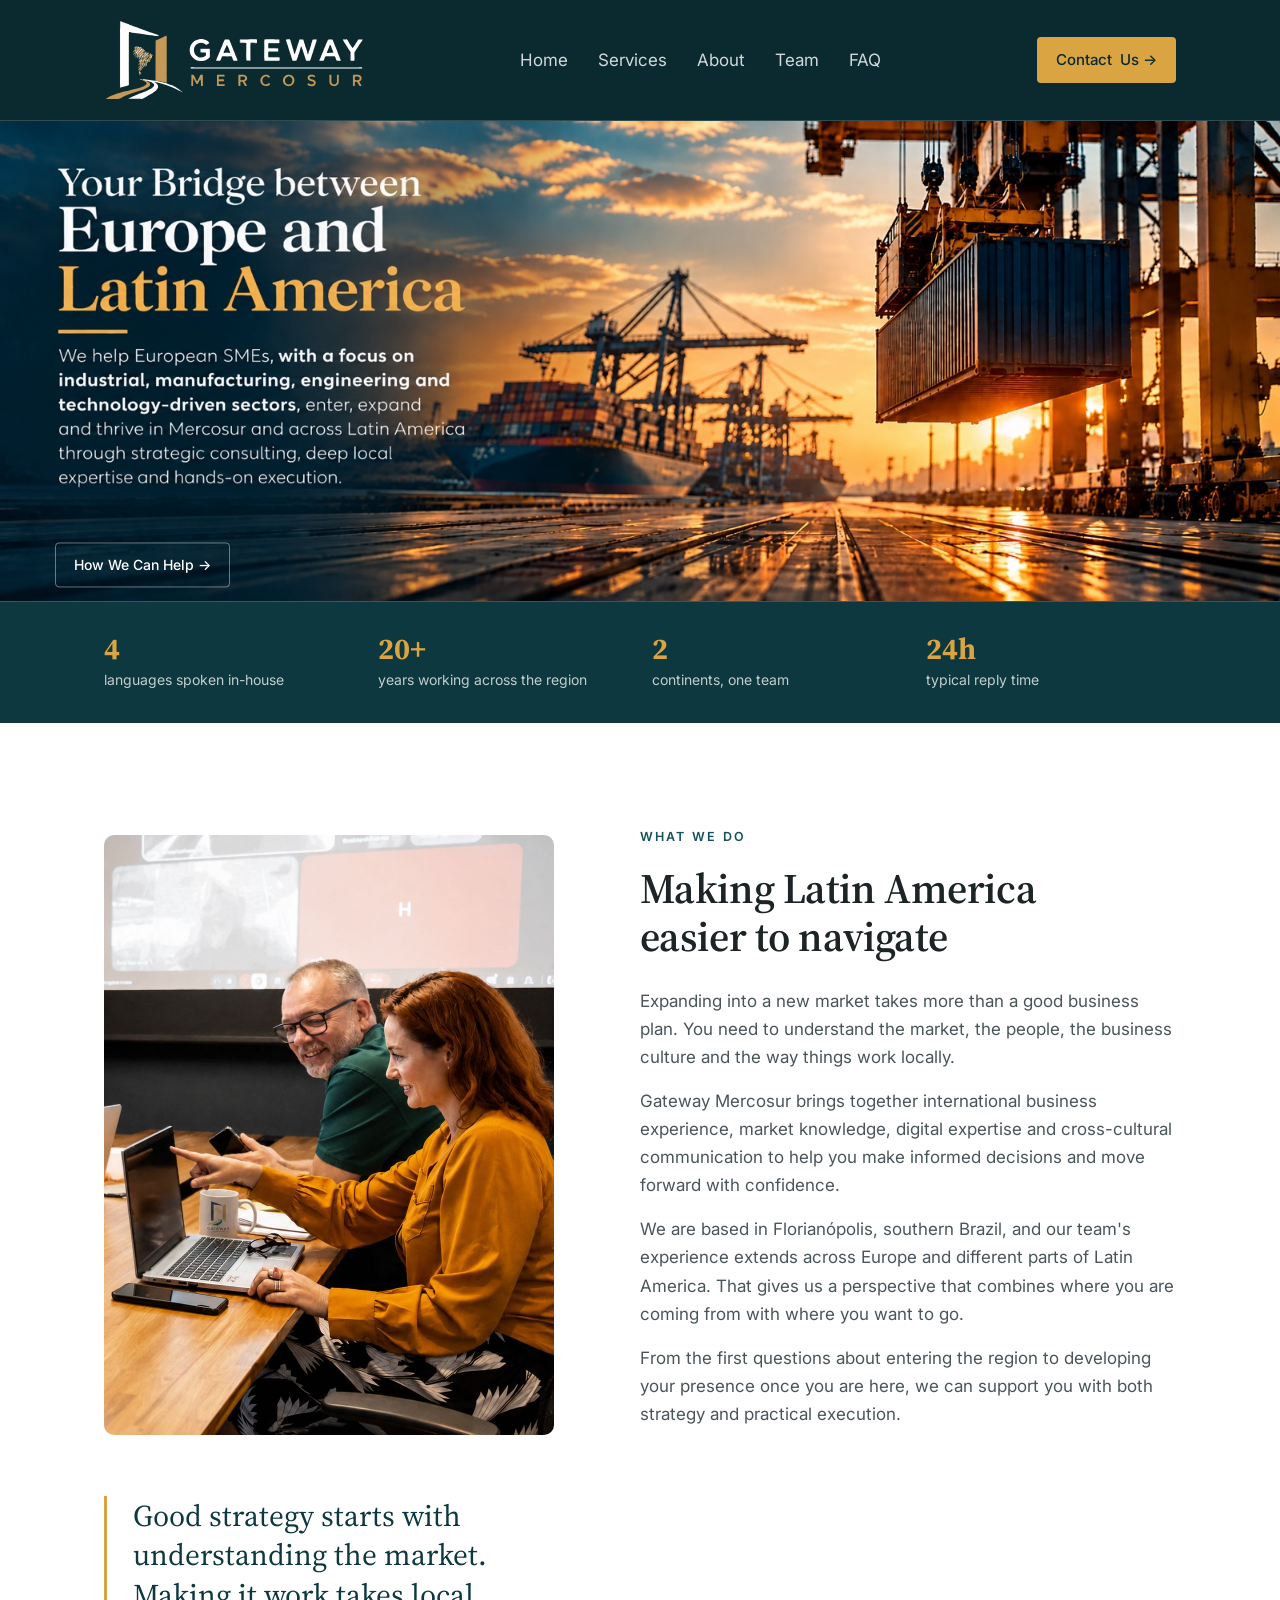
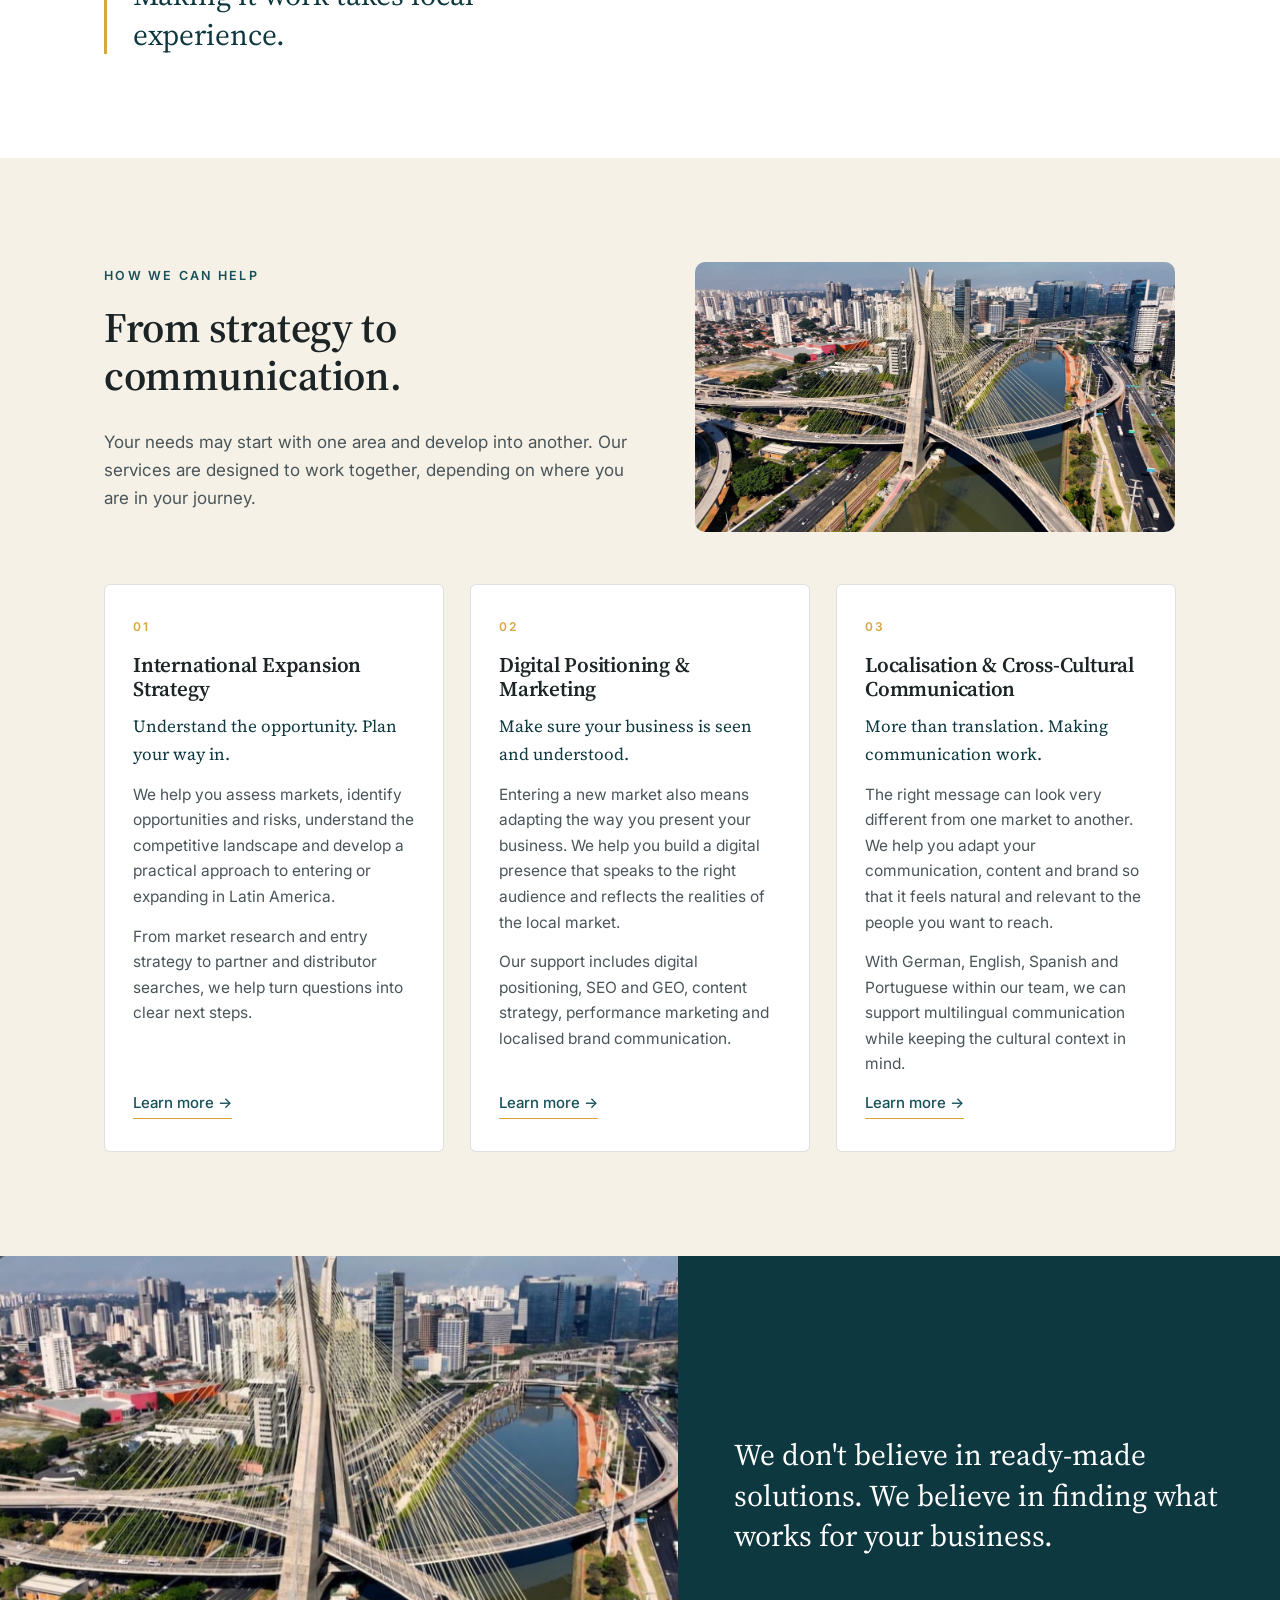
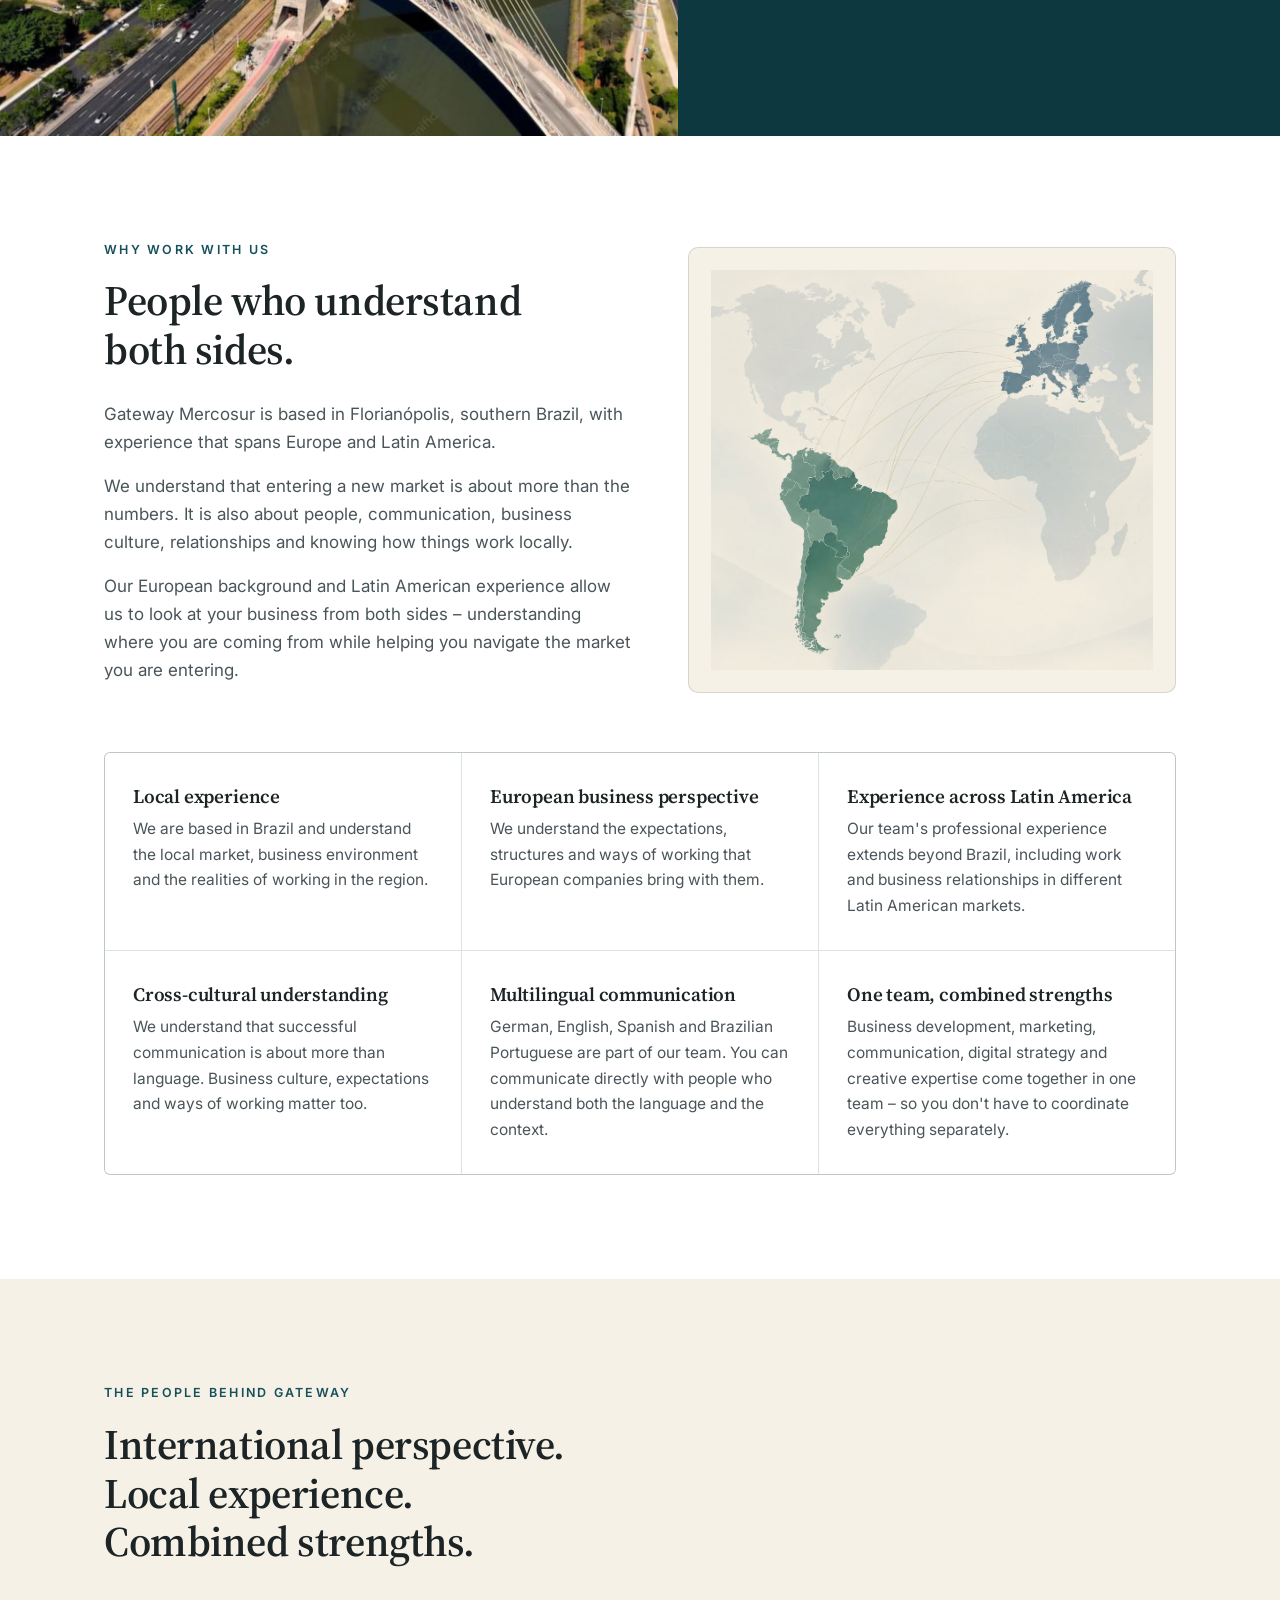
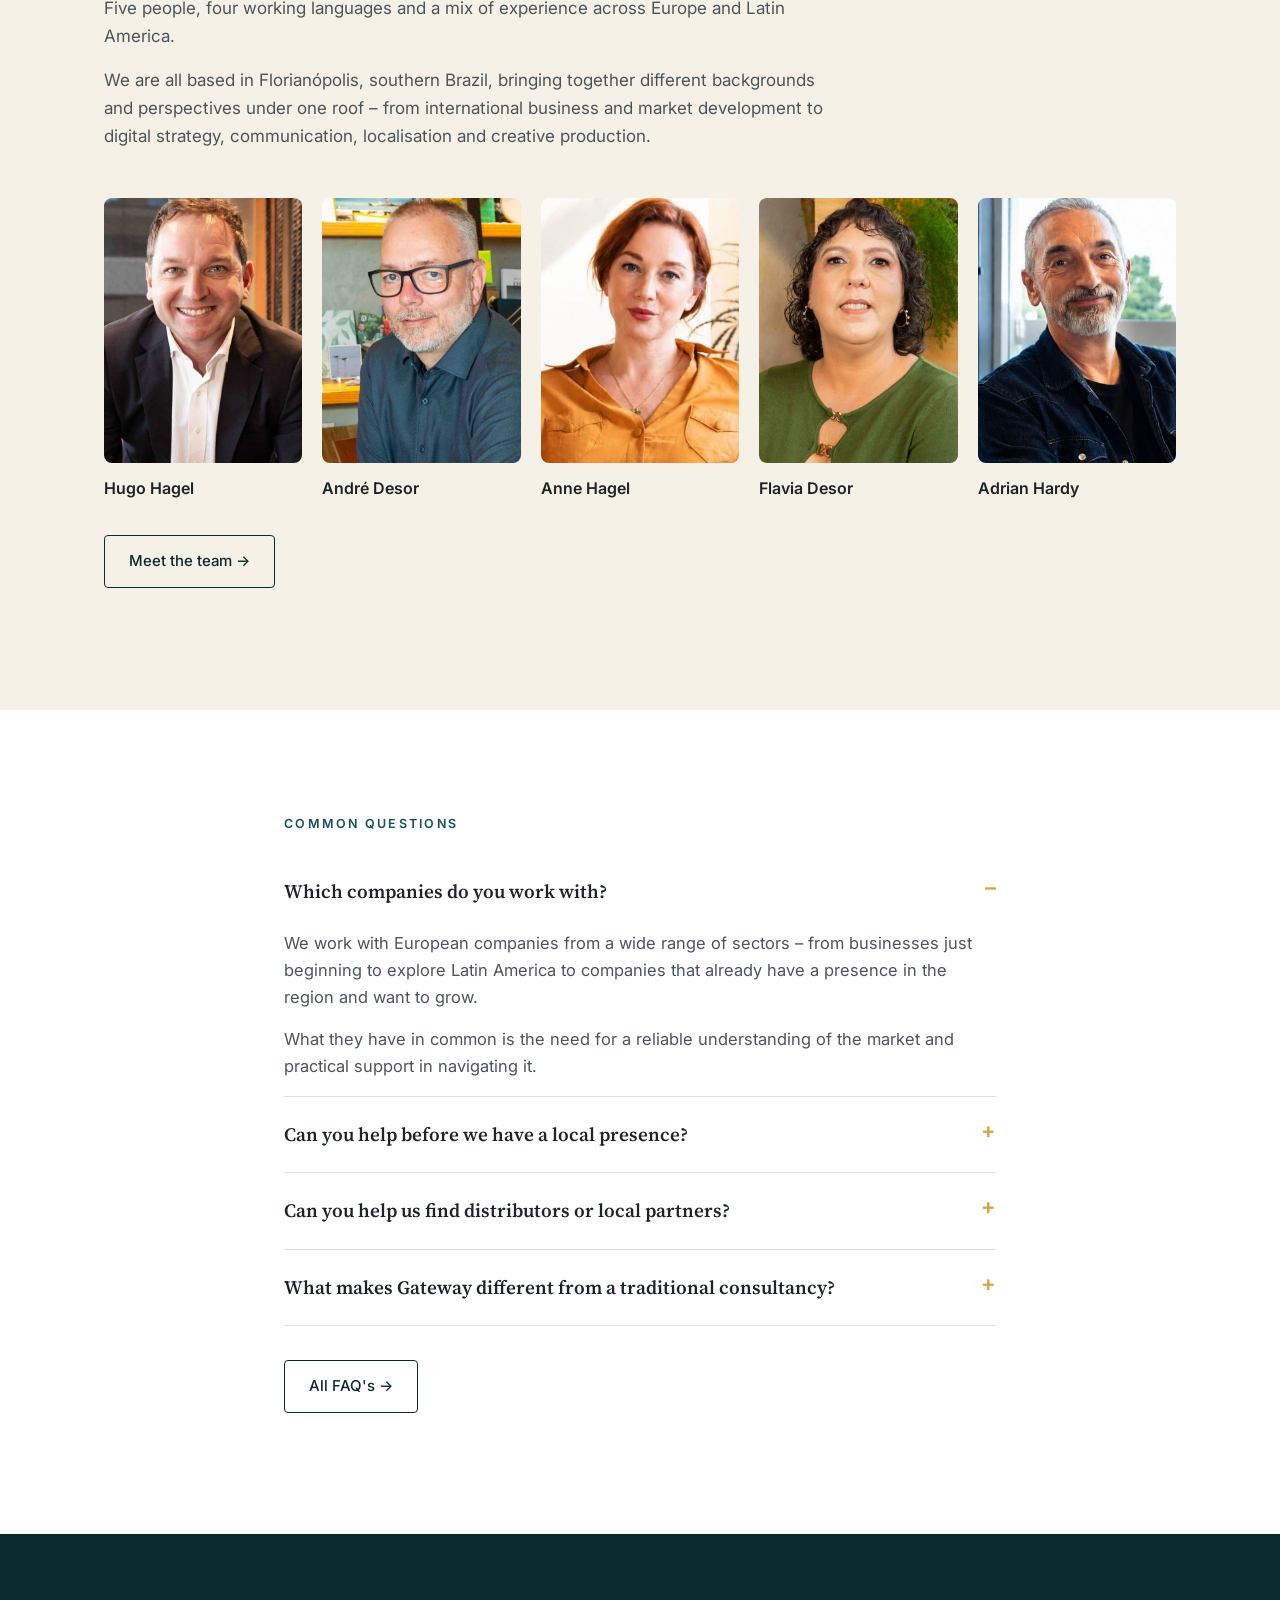
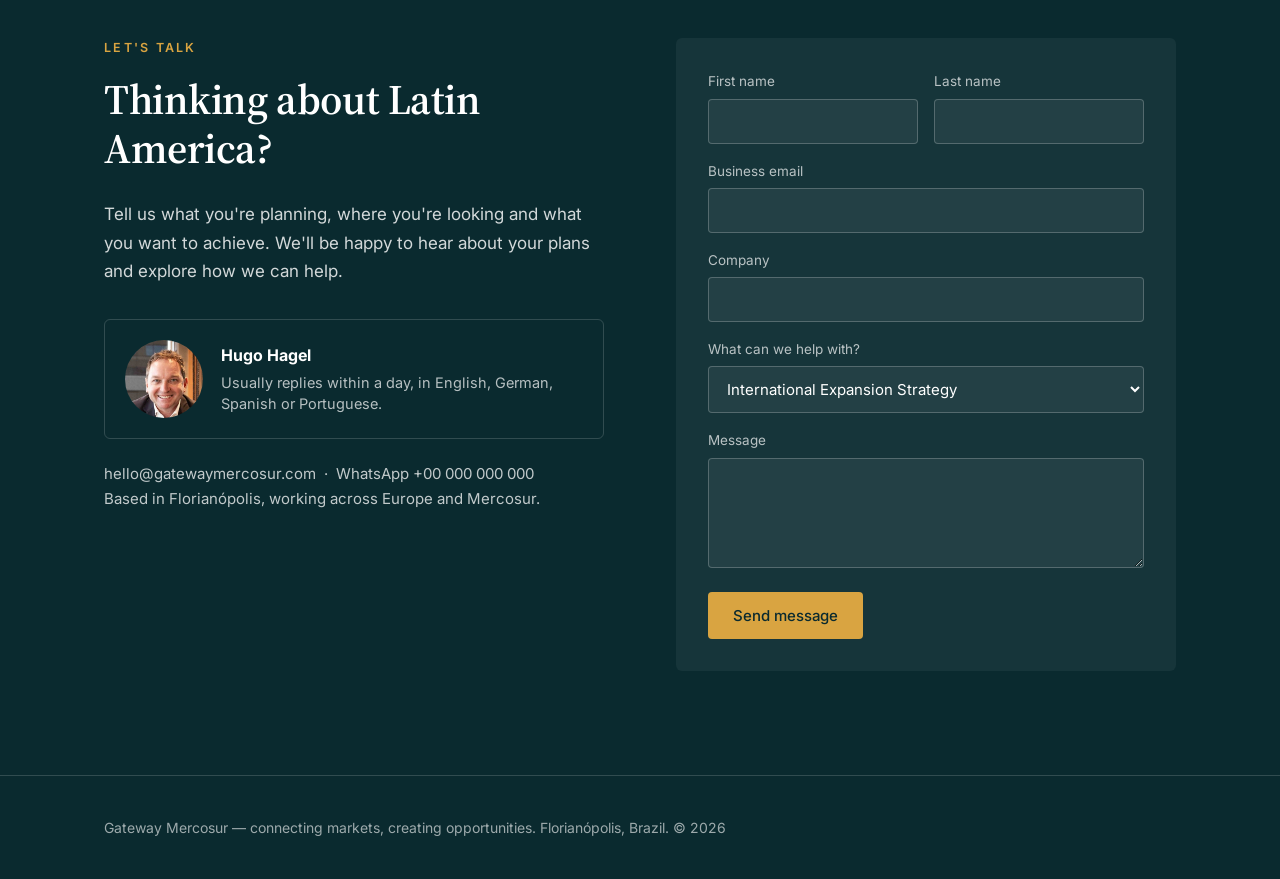
==== commit 848efee2: "Replace How We Can Help image with São Paulo photo Swap the signpost graphic for the new watermark-f" ====
--- a/index.html
+++ b/index.html
@@ -86,7 +86,7 @@
       <p>Your needs may start with one area and develop into another. Our services are designed to work together, depending on where you are in your journey.</p>
     </div>
       </div>
-      <div class="help-art"><img src="assets/img/country-signpost.jpg" alt="A signpost with arrows pointing to Brasil, Argentina, Uruguay, Paraguay, Bolivia, Chile, Colombia and M&eacute;xico" loading="lazy"></div>
+      <div class="help-art"><img src="assets/img/how-we-can-help.jpg" alt="Aerial view of S&atilde;o Paulo with the Est&aacute;iada cable-stayed bridge crossing the river" loading="lazy"></div>
     </div>
     <div class="svc">
       <div class="card">
--- a/assets/css/index.css
+++ b/assets/css/index.css
@@ -45,7 +45,7 @@
 .herobanner-cta .btn{padding:10px 18px;font-size:14px}
 .heromobile{display:none;position:relative}
 .heromobile img{display:block;width:100%;height:auto}
-.heromobile-cta{display:flex;gap:14px;flex-wrap:wrap;padding:22px 24px 4px}
+.heromobile-cta{display:flex;gap:14px;flex-wrap:wrap;padding:20px 24px}
 .hero h1{font-size:clamp(36px,4.4vw,58px);color:#fff;max-width:13ch}
 .hero h1 .gold{color:var(--gold)}
 .hero .lede{font-size:19px;color:rgba(255,255,255,.82);max-width:50ch;margin-top:22px}
@@ -82,7 +82,7 @@
 .card .more{margin-top:auto;font-size:15px;font-weight:500;color:var(--petrol-700);text-decoration:none;border-bottom:1px solid var(--gold);padding-bottom:2px;align-self:flex-start}
 
 .help-grid{display:grid;grid-template-columns:1.05fr .95fr;gap:56px;align-items:center}
-.help-art img{width:100%;max-width:420px;height:auto;display:block;margin:0 auto;mix-blend-mode:multiply;-webkit-mask-image:radial-gradient(ellipse 104% 104% at 50% 48%,#000 0 62%,transparent 99%);mask-image:radial-gradient(ellipse 104% 104% at 50% 48%,#000 0 62%,transparent 99%)}
+.help-art img{width:100%;max-width:480px;height:auto;display:block;margin:0 auto;border-radius:10px}
 
 /* photo band */
 .band{background:var(--petrol-800);color:#fff;padding:0}
@@ -163,7 +163,7 @@
   .why-grid{grid-template-columns:1fr;gap:26px}
   .why-map{padding:14px}
   .help-grid{grid-template-columns:1fr;gap:24px}
-  .help-art img{max-width:420px}
+  .help-art img{max-width:480px}
   .wd-grid{grid-template-columns:1fr;gap:28px}
   .wd-art{order:0;max-height:none;max-width:none;aspect-ratio:4/3;border-radius:0;
     margin-left:-24px;margin-right:-24px;width:calc(100% + 48px)}
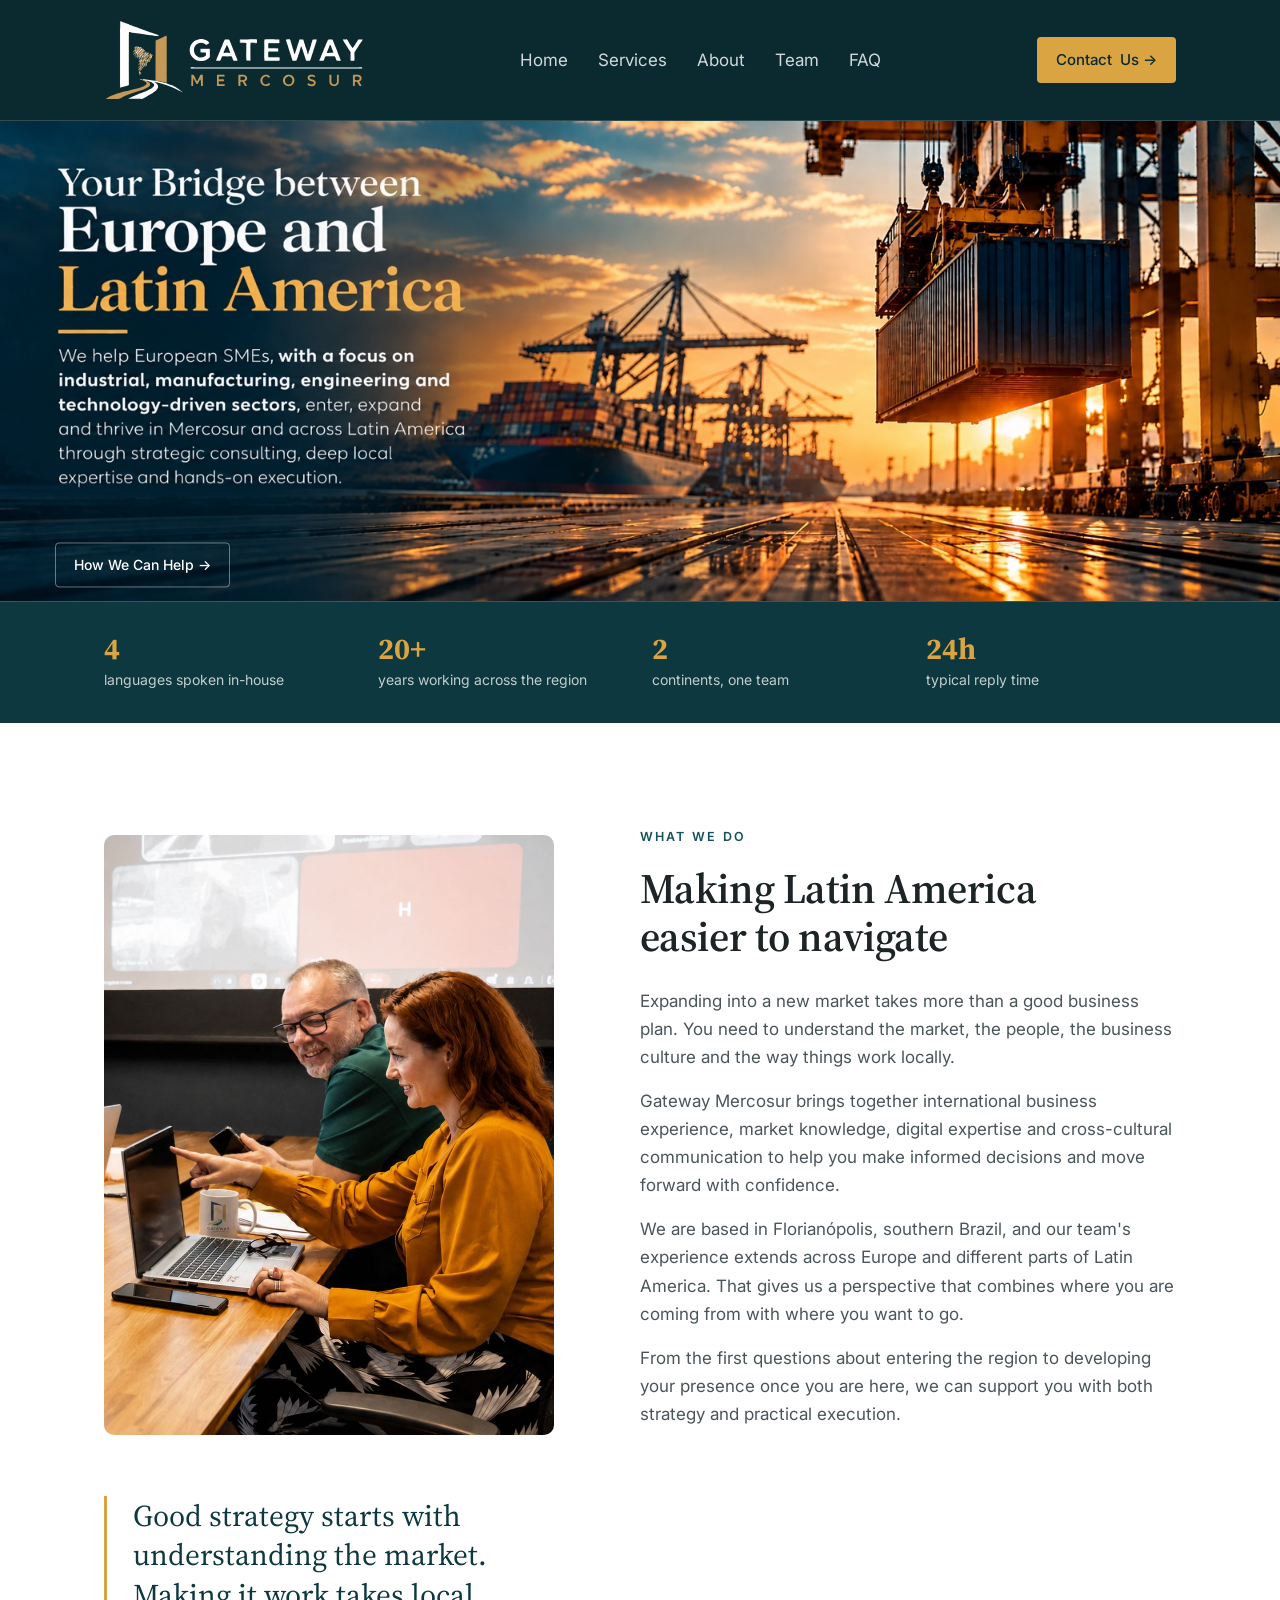
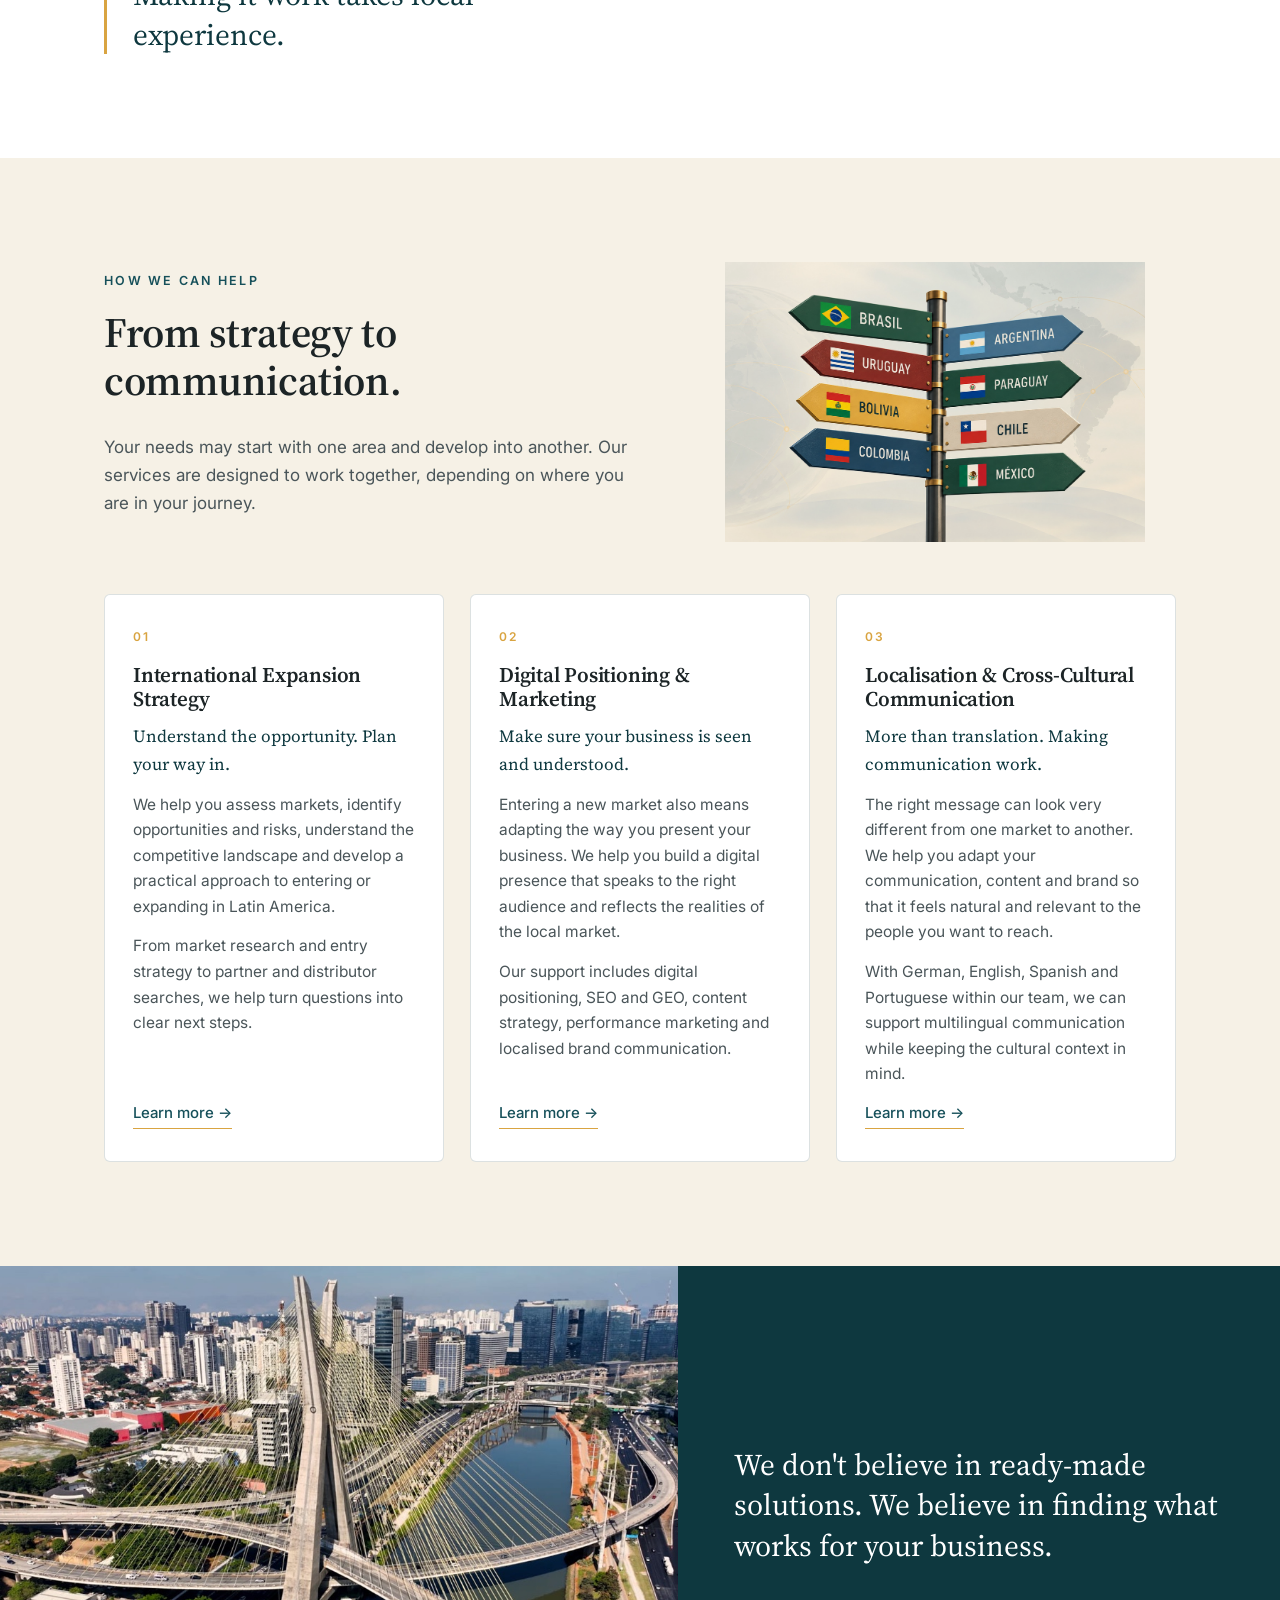
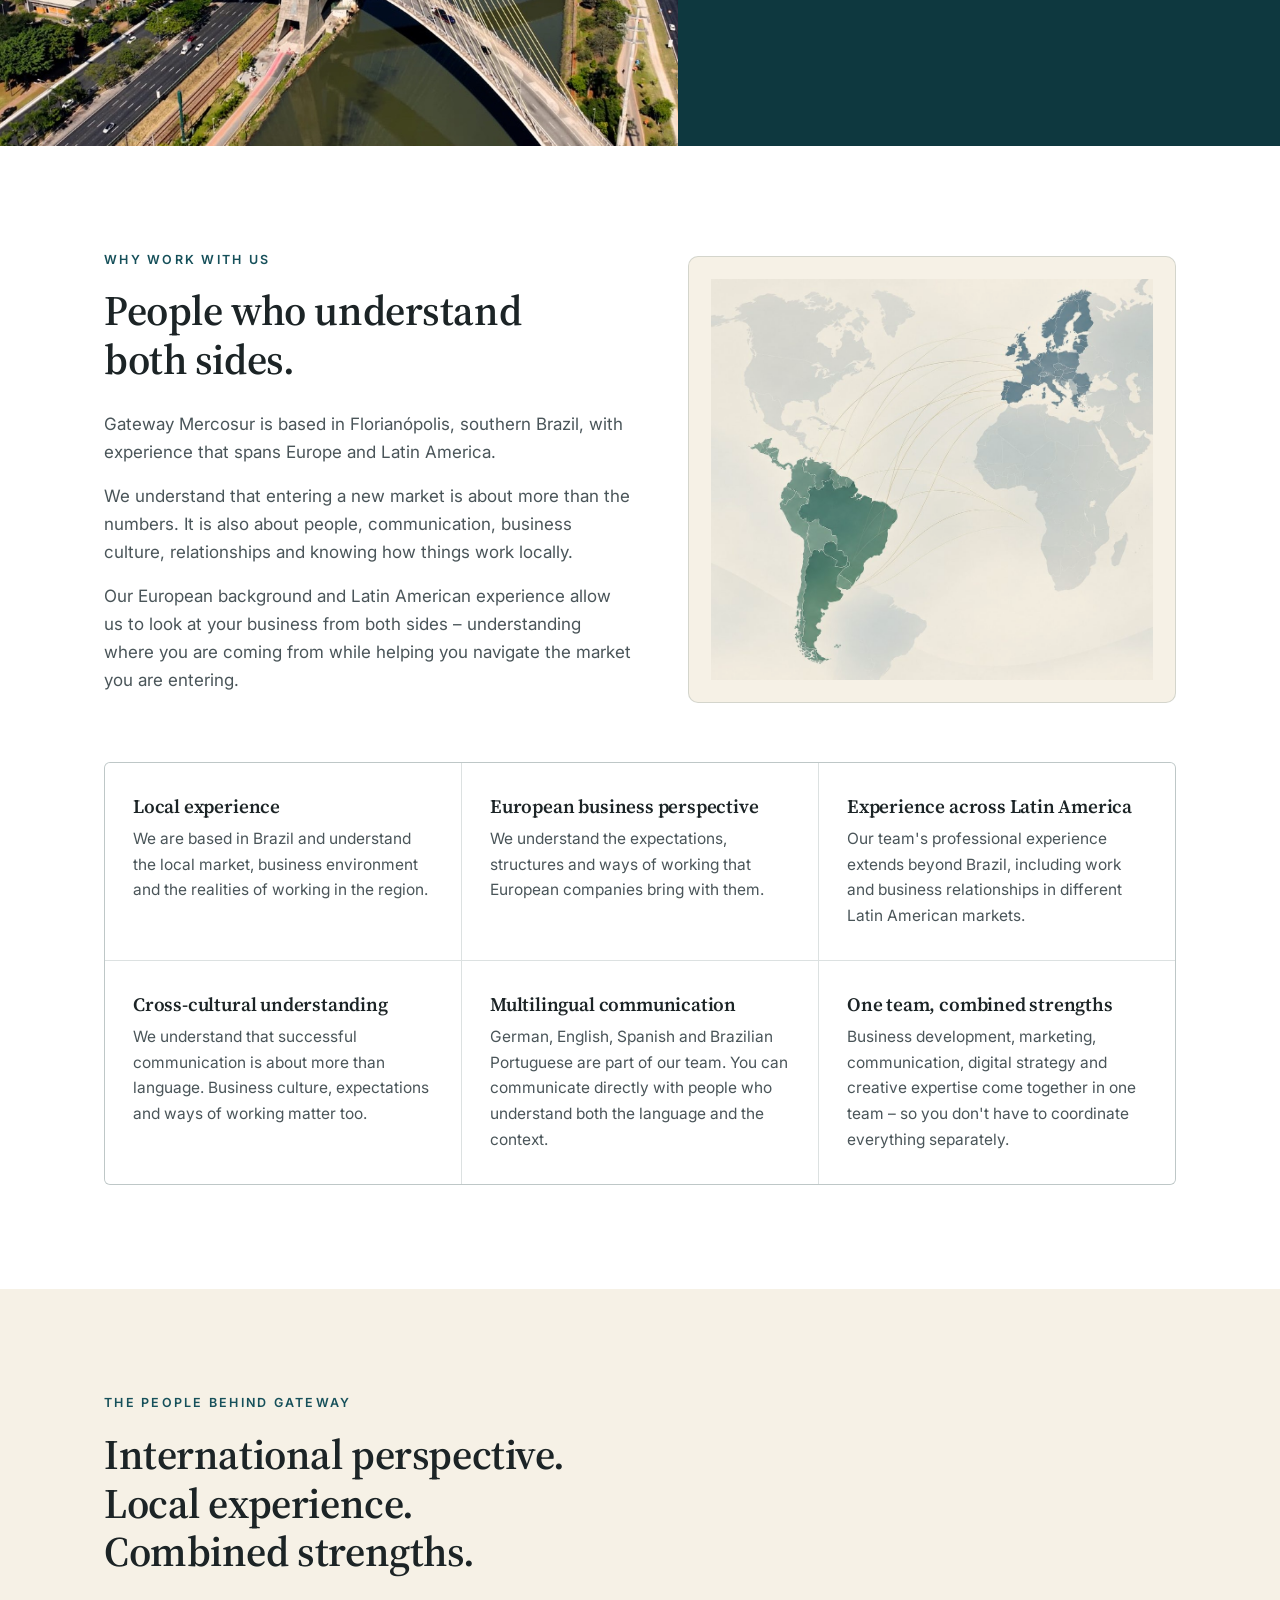
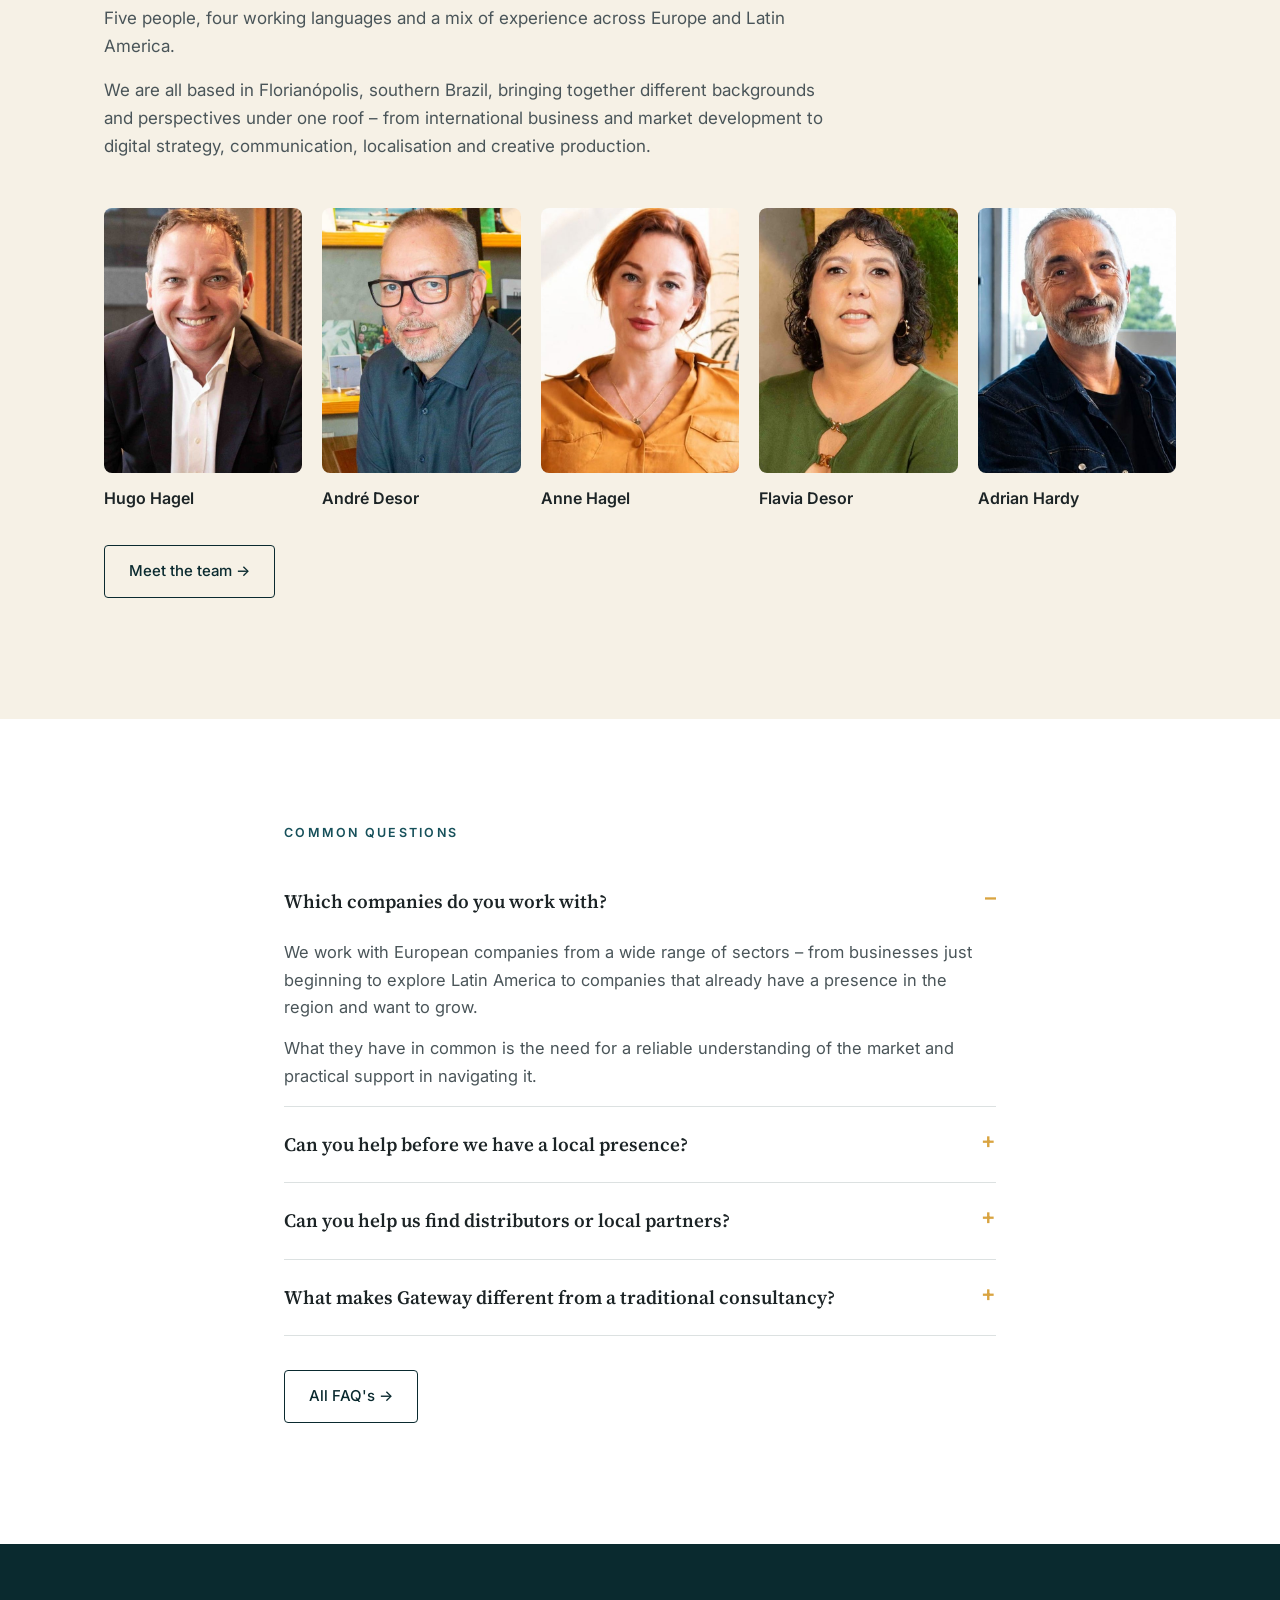
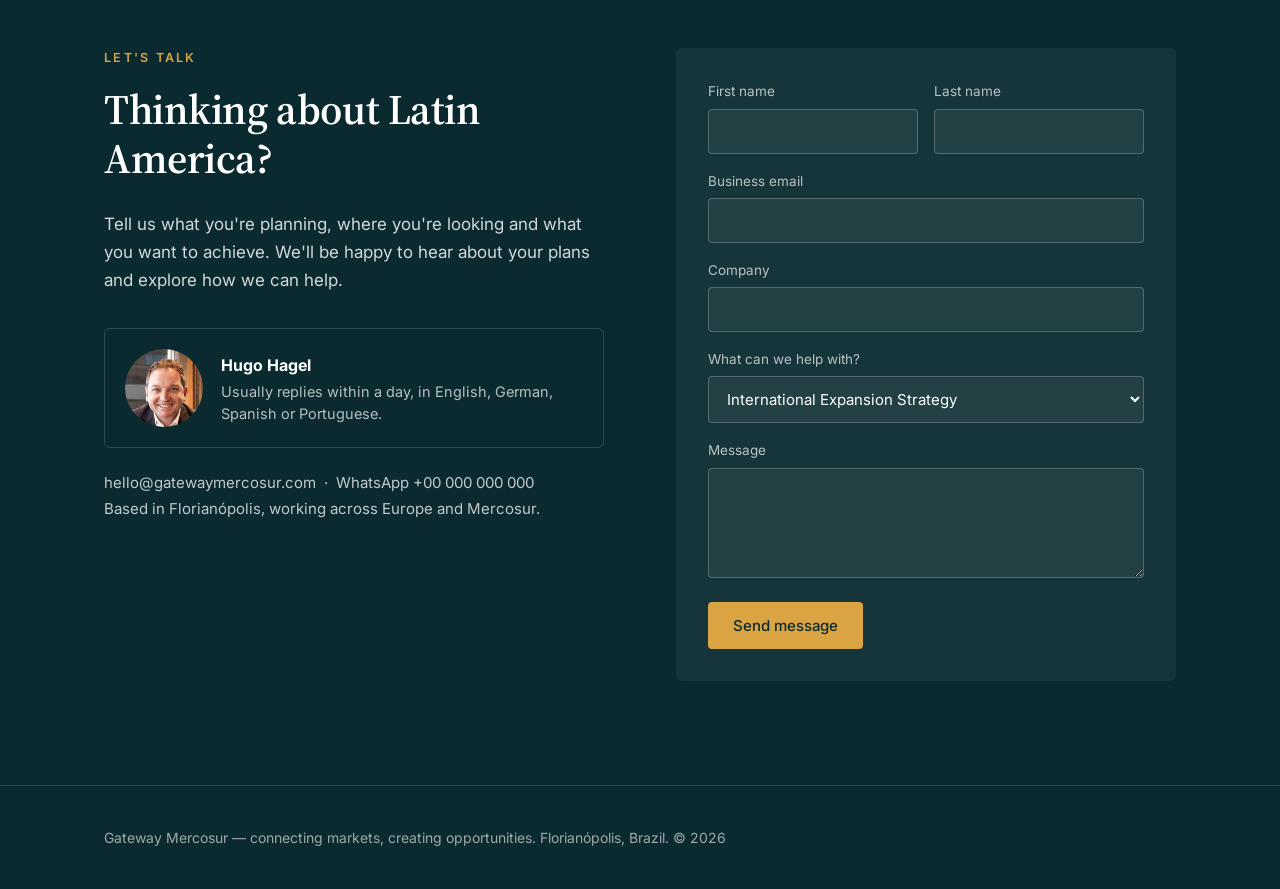
==== commit 98e0e7c2: "Fix image swap: put new photo in band, restore signpost The previous commit changed the wrong image." ====
--- a/index.html
+++ b/index.html
@@ -86,7 +86,7 @@
       <p>Your needs may start with one area and develop into another. Our services are designed to work together, depending on where you are in your journey.</p>
     </div>
       </div>
-      <div class="help-art"><img src="assets/img/how-we-can-help.jpg" alt="Aerial view of S&atilde;o Paulo with the Est&aacute;iada cable-stayed bridge crossing the river" loading="lazy"></div>
+      <div class="help-art"><img src="assets/img/country-signpost.jpg" alt="A signpost with arrows pointing to Brasil, Argentina, Uruguay, Paraguay, Bolivia, Chile, Colombia and M&eacute;xico" loading="lazy"></div>
     </div>
     <div class="svc">
       <div class="card">
--- a/assets/css/index.css
+++ b/assets/css/index.css
@@ -82,7 +82,7 @@
 .card .more{margin-top:auto;font-size:15px;font-weight:500;color:var(--petrol-700);text-decoration:none;border-bottom:1px solid var(--gold);padding-bottom:2px;align-self:flex-start}
 
 .help-grid{display:grid;grid-template-columns:1.05fr .95fr;gap:56px;align-items:center}
-.help-art img{width:100%;max-width:480px;height:auto;display:block;margin:0 auto;border-radius:10px}
+.help-art img{width:100%;max-width:420px;height:auto;display:block;margin:0 auto;mix-blend-mode:multiply;-webkit-mask-image:radial-gradient(ellipse 104% 104% at 50% 48%,#000 0 62%,transparent 99%);mask-image:radial-gradient(ellipse 104% 104% at 50% 48%,#000 0 62%,transparent 99%)}
 
 /* photo band */
 .band{background:var(--petrol-800);color:#fff;padding:0}
@@ -163,7 +163,7 @@
   .why-grid{grid-template-columns:1fr;gap:26px}
   .why-map{padding:14px}
   .help-grid{grid-template-columns:1fr;gap:24px}
-  .help-art img{max-width:480px}
+  .help-art img{max-width:420px}
   .wd-grid{grid-template-columns:1fr;gap:28px}
   .wd-art{order:0;max-height:none;max-width:none;aspect-ratio:4/3;border-radius:0;
     margin-left:-24px;margin-right:-24px;width:calc(100% + 48px)}
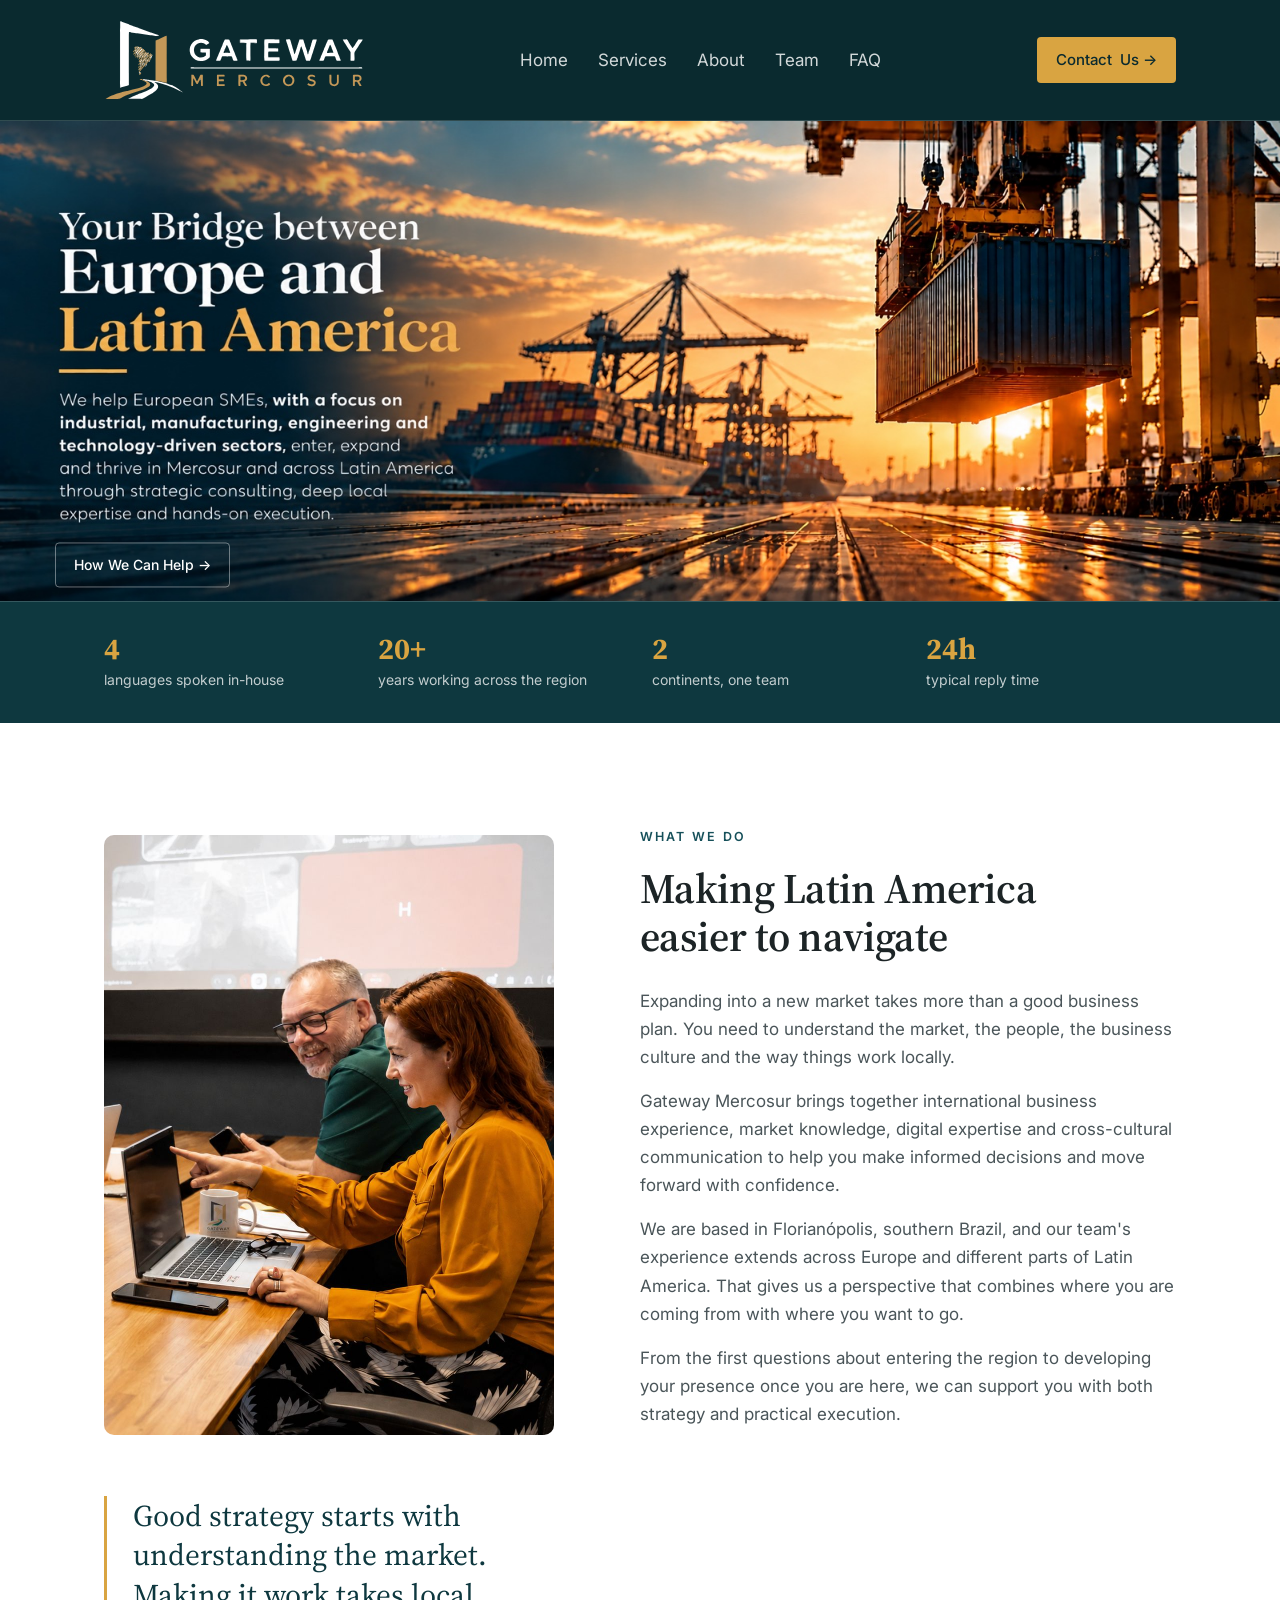
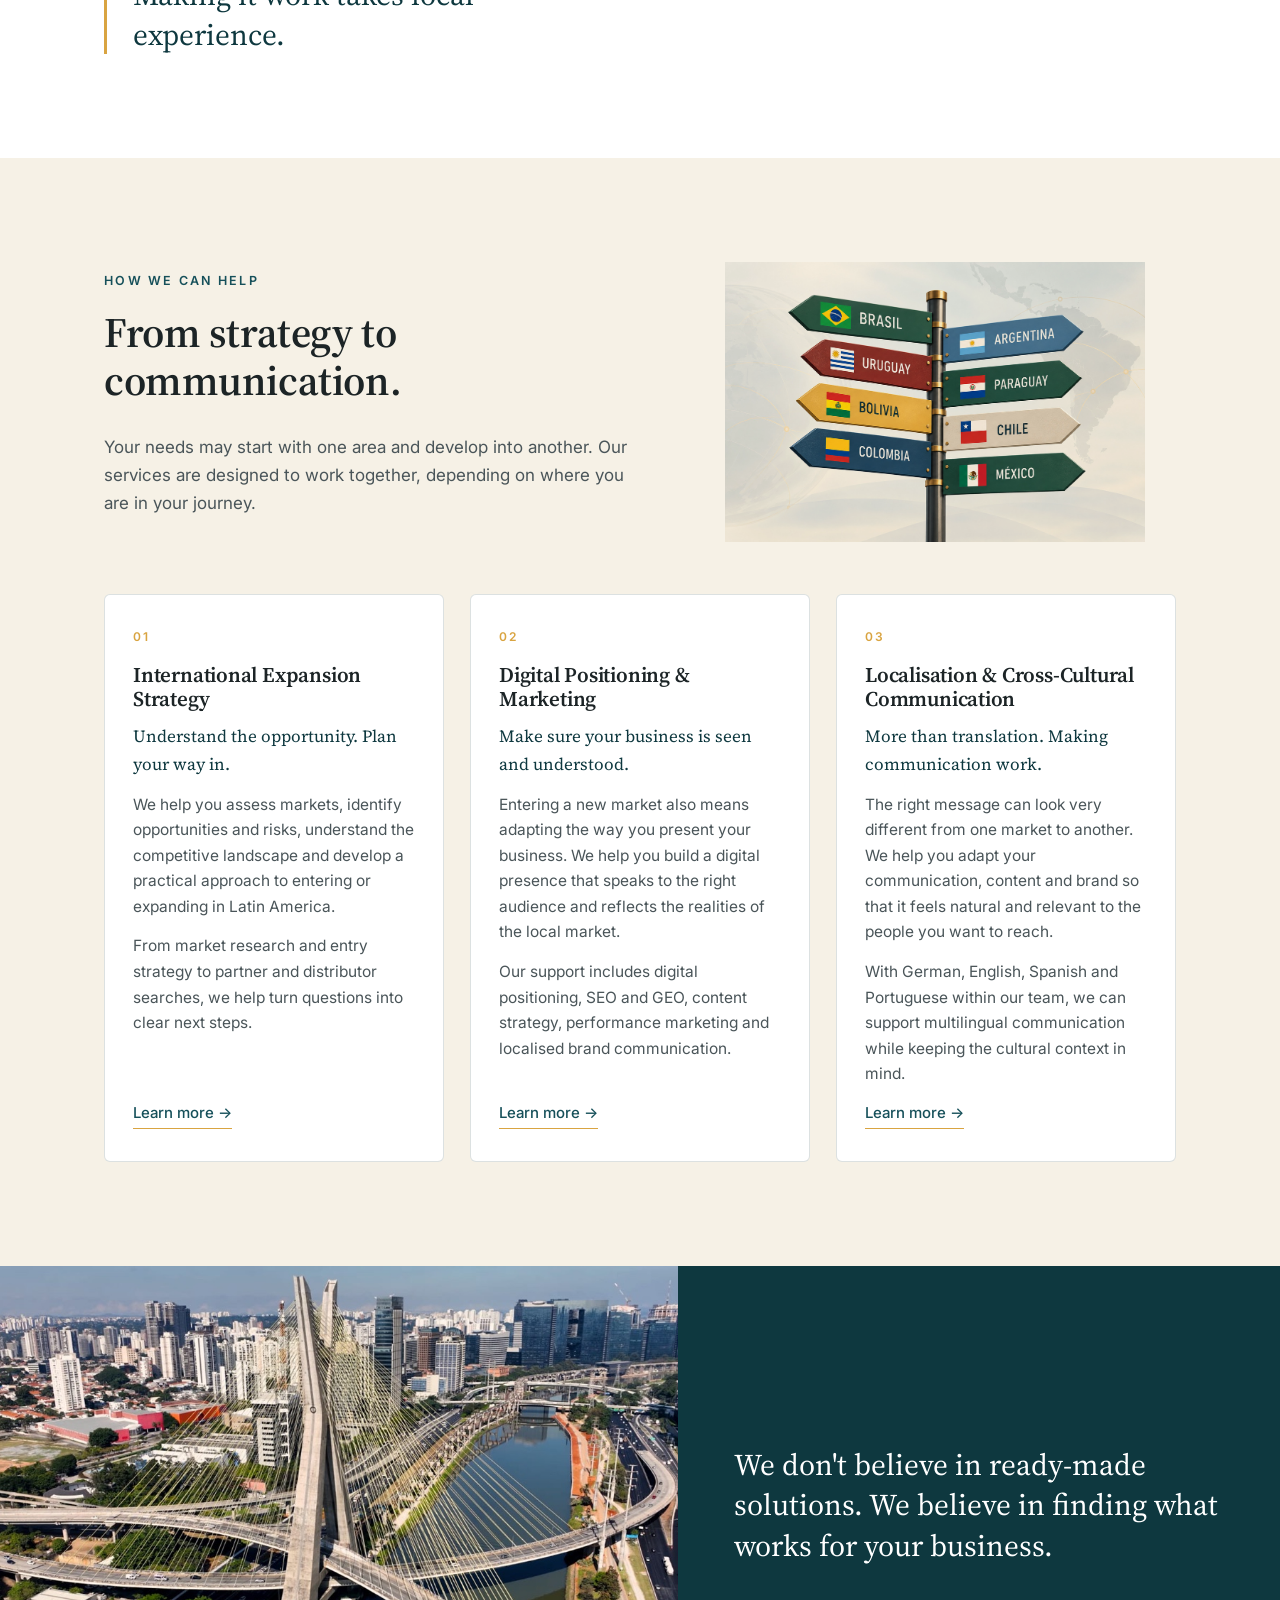
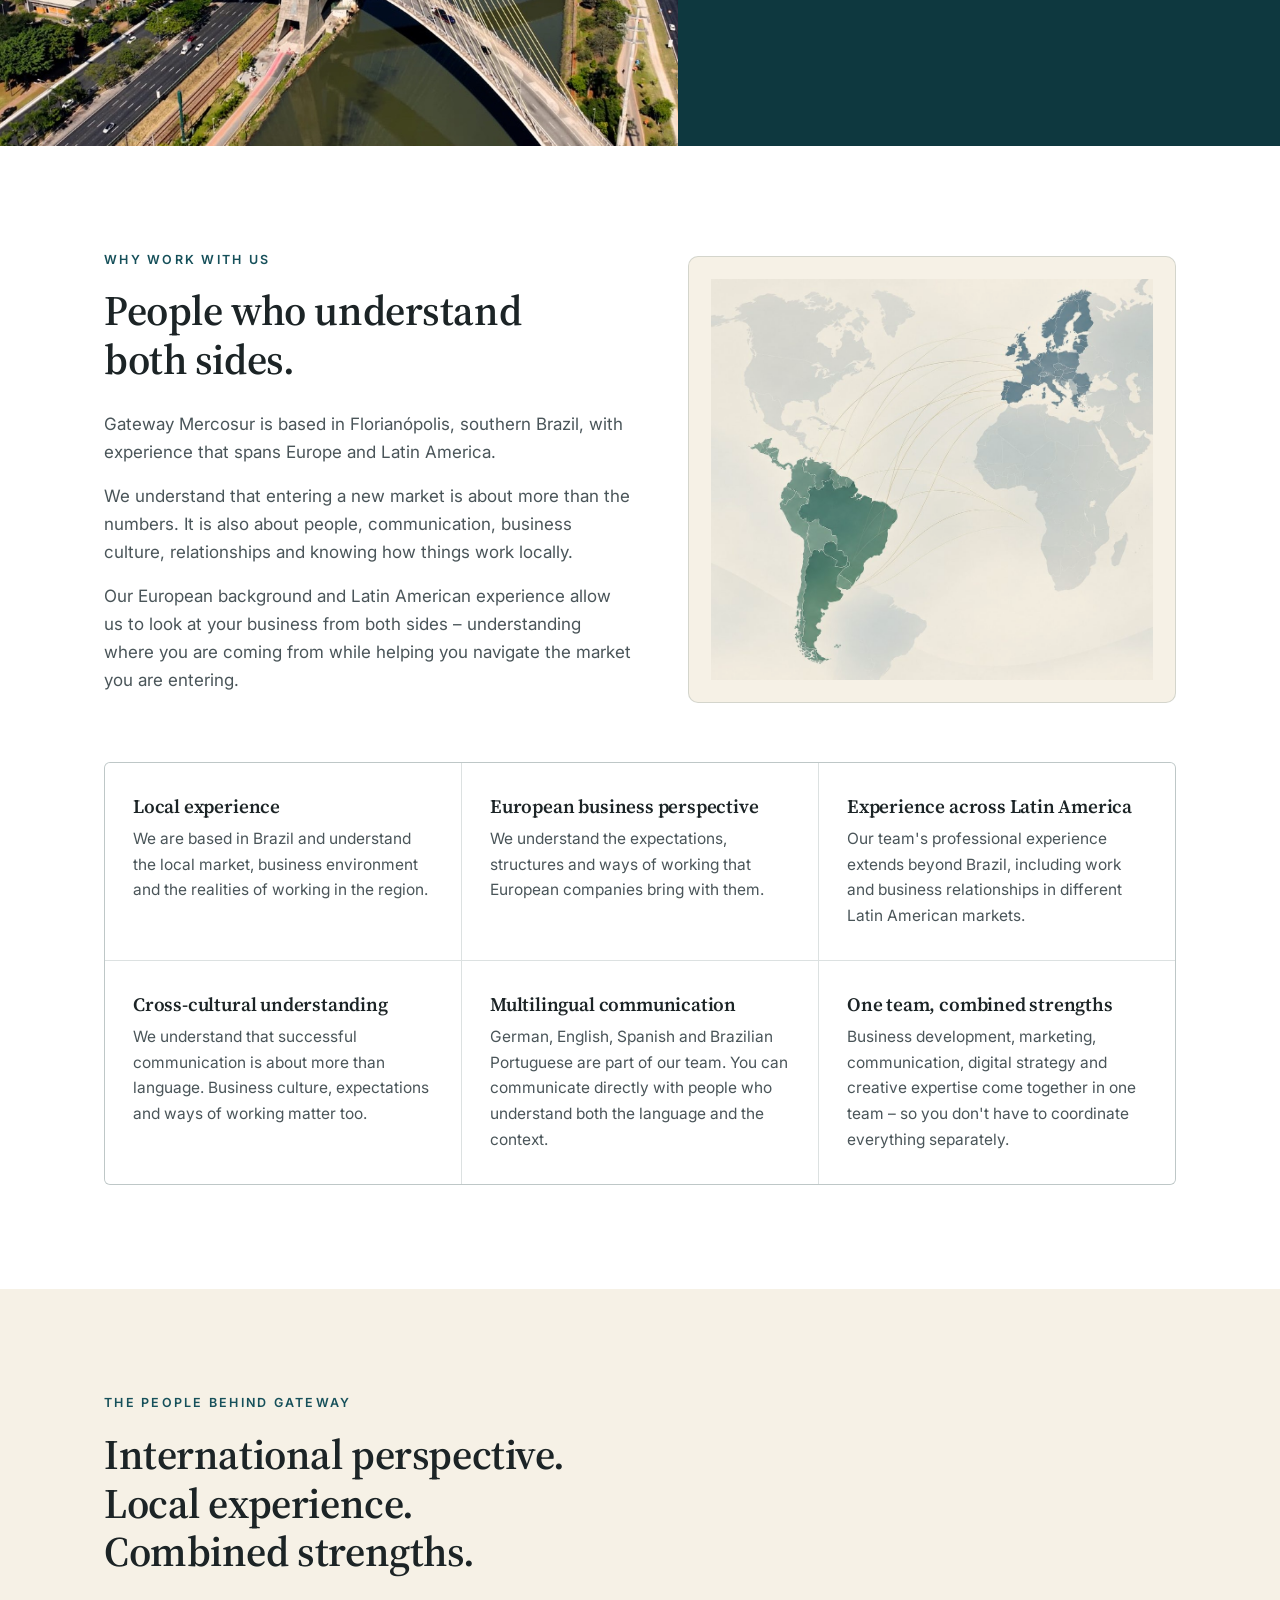
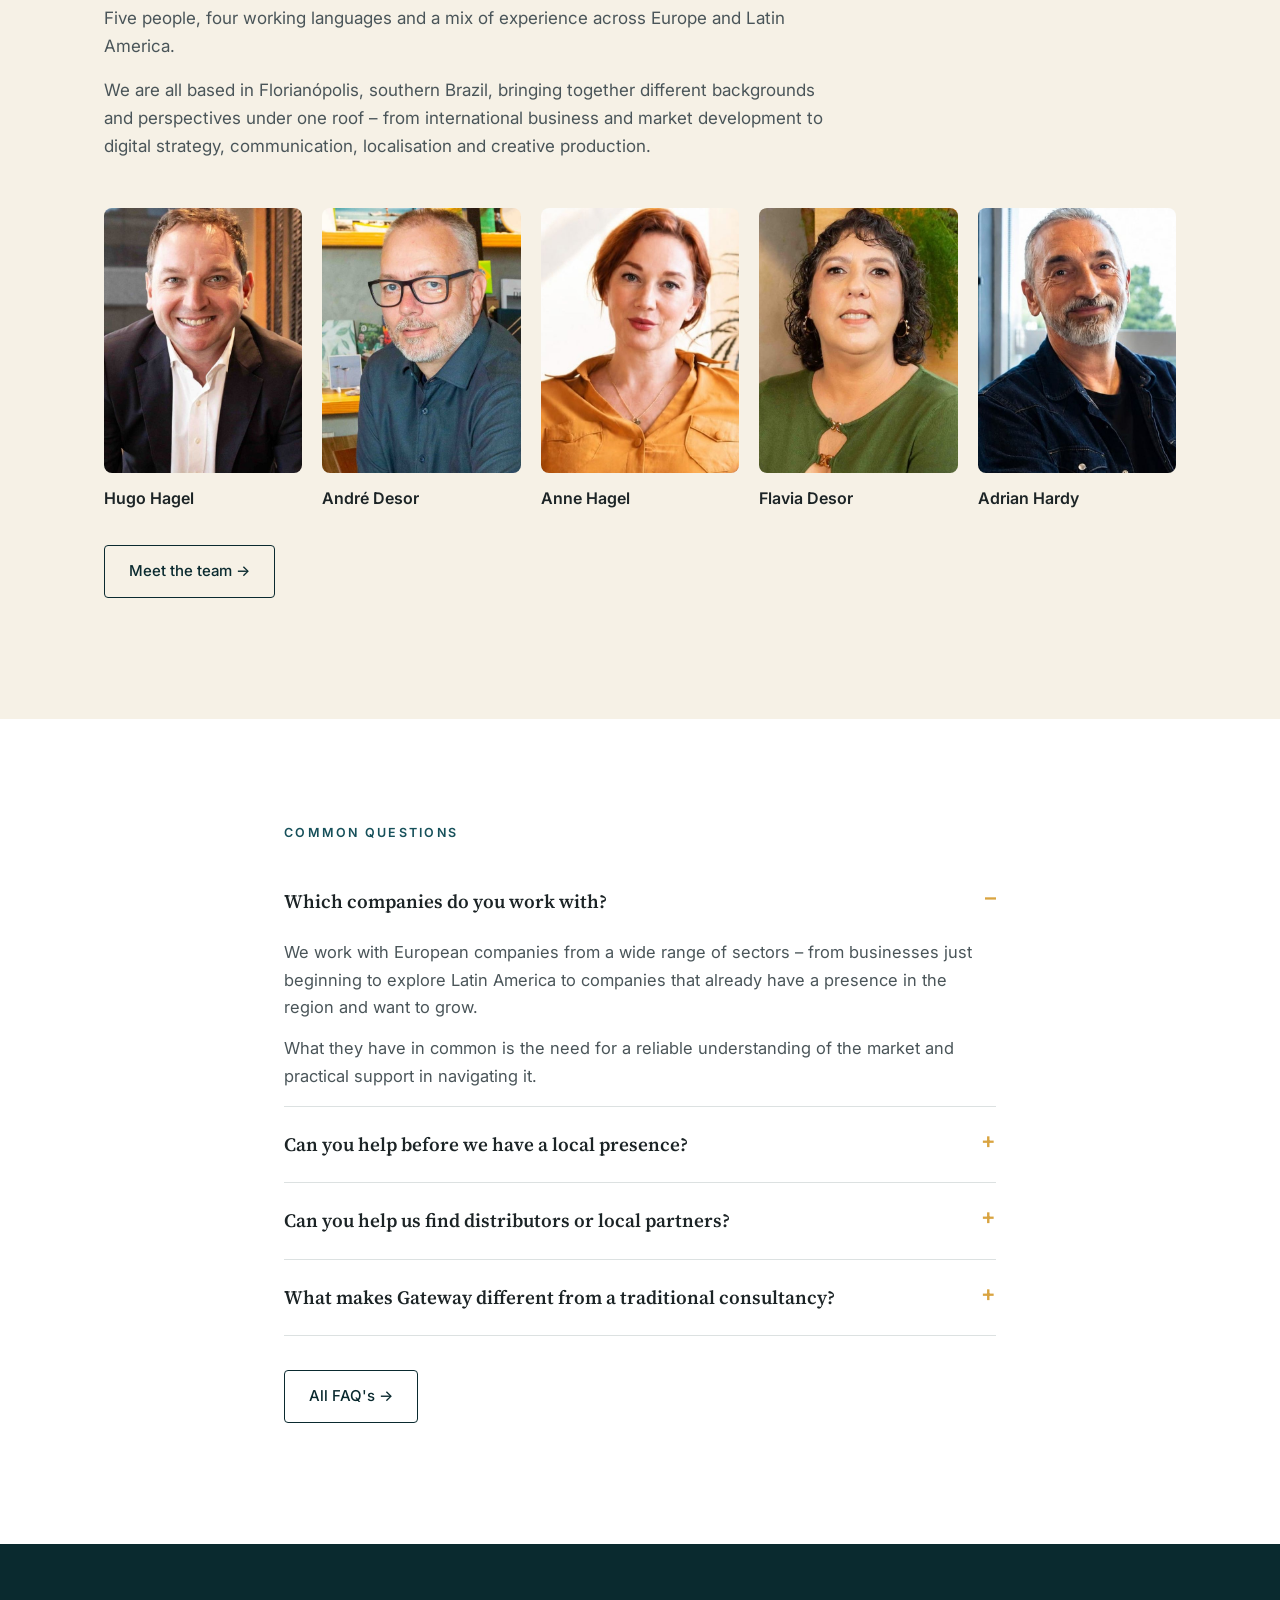
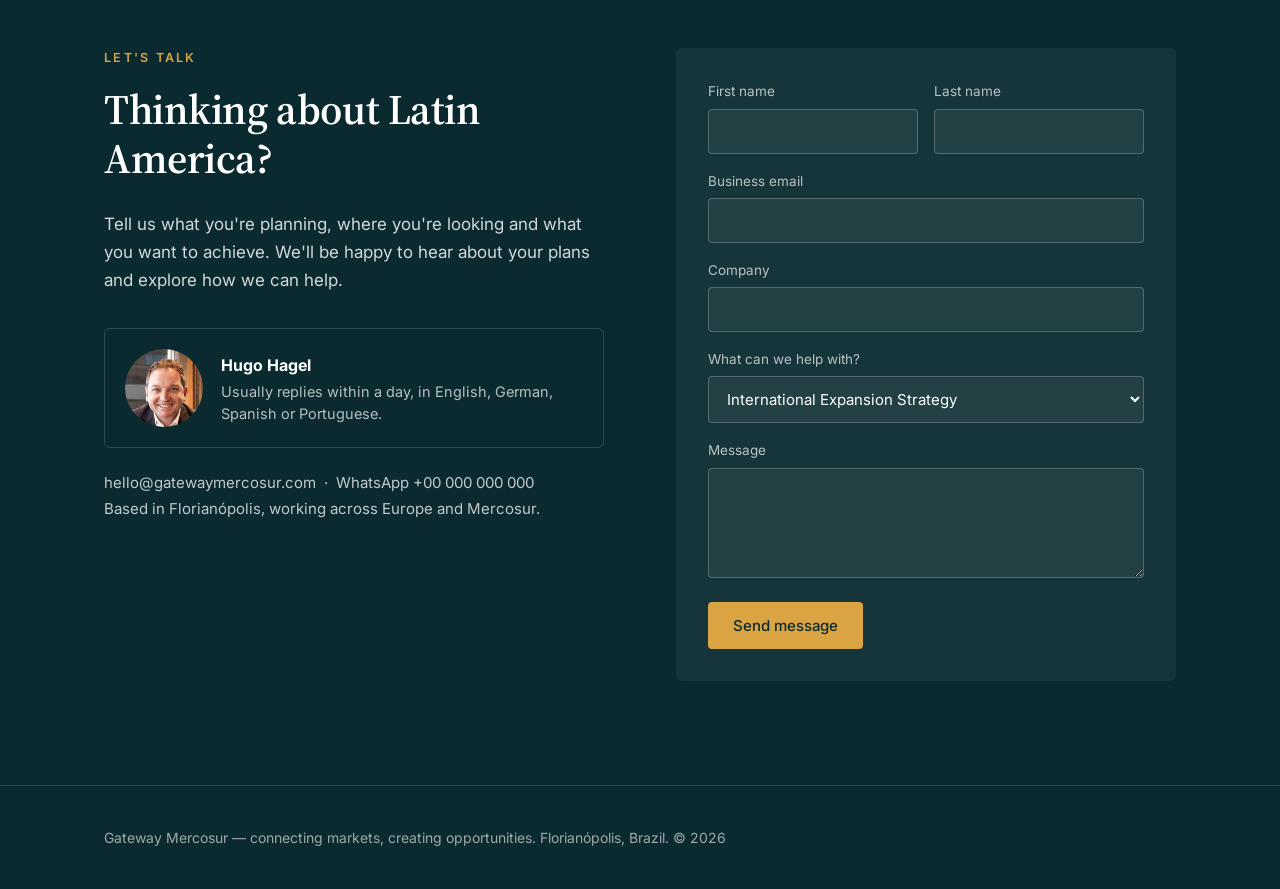
==== commit df374b23: "Replace mobile header with Mobile Header-4 artwork Co-Authored-By: Claude Opus 4.8 <noreply@anthropi" ====
--- a/index.html
+++ b/index.html
@@ -35,7 +35,7 @@
     </div>
   </div>
   <div class="heromobile">
-    <img src="assets/img/home-hero-mobile.jpg" alt="Your bridge between Europe and Latin America. We help European SMEs, particularly in industrial, manufacturing, engineering and technology-driven sectors, enter, expand and thrive in Mercosur and across Latin America.">
+    <img src="assets/img/Mobile Header-4.jpeg" alt="Your bridge between Europe and Latin America. We help European SMEs, particularly in industrial, manufacturing, engineering and technology-driven sectors, enter, expand and thrive in Mercosur and across Latin America.">
     <div class="heromobile-cta">
       <a class="btn btn-gold" href="#contact">Contact Us &rarr;</a>
       <a class="btn btn-line" href="#how-we-can-help">How We Can Help &rarr;</a>
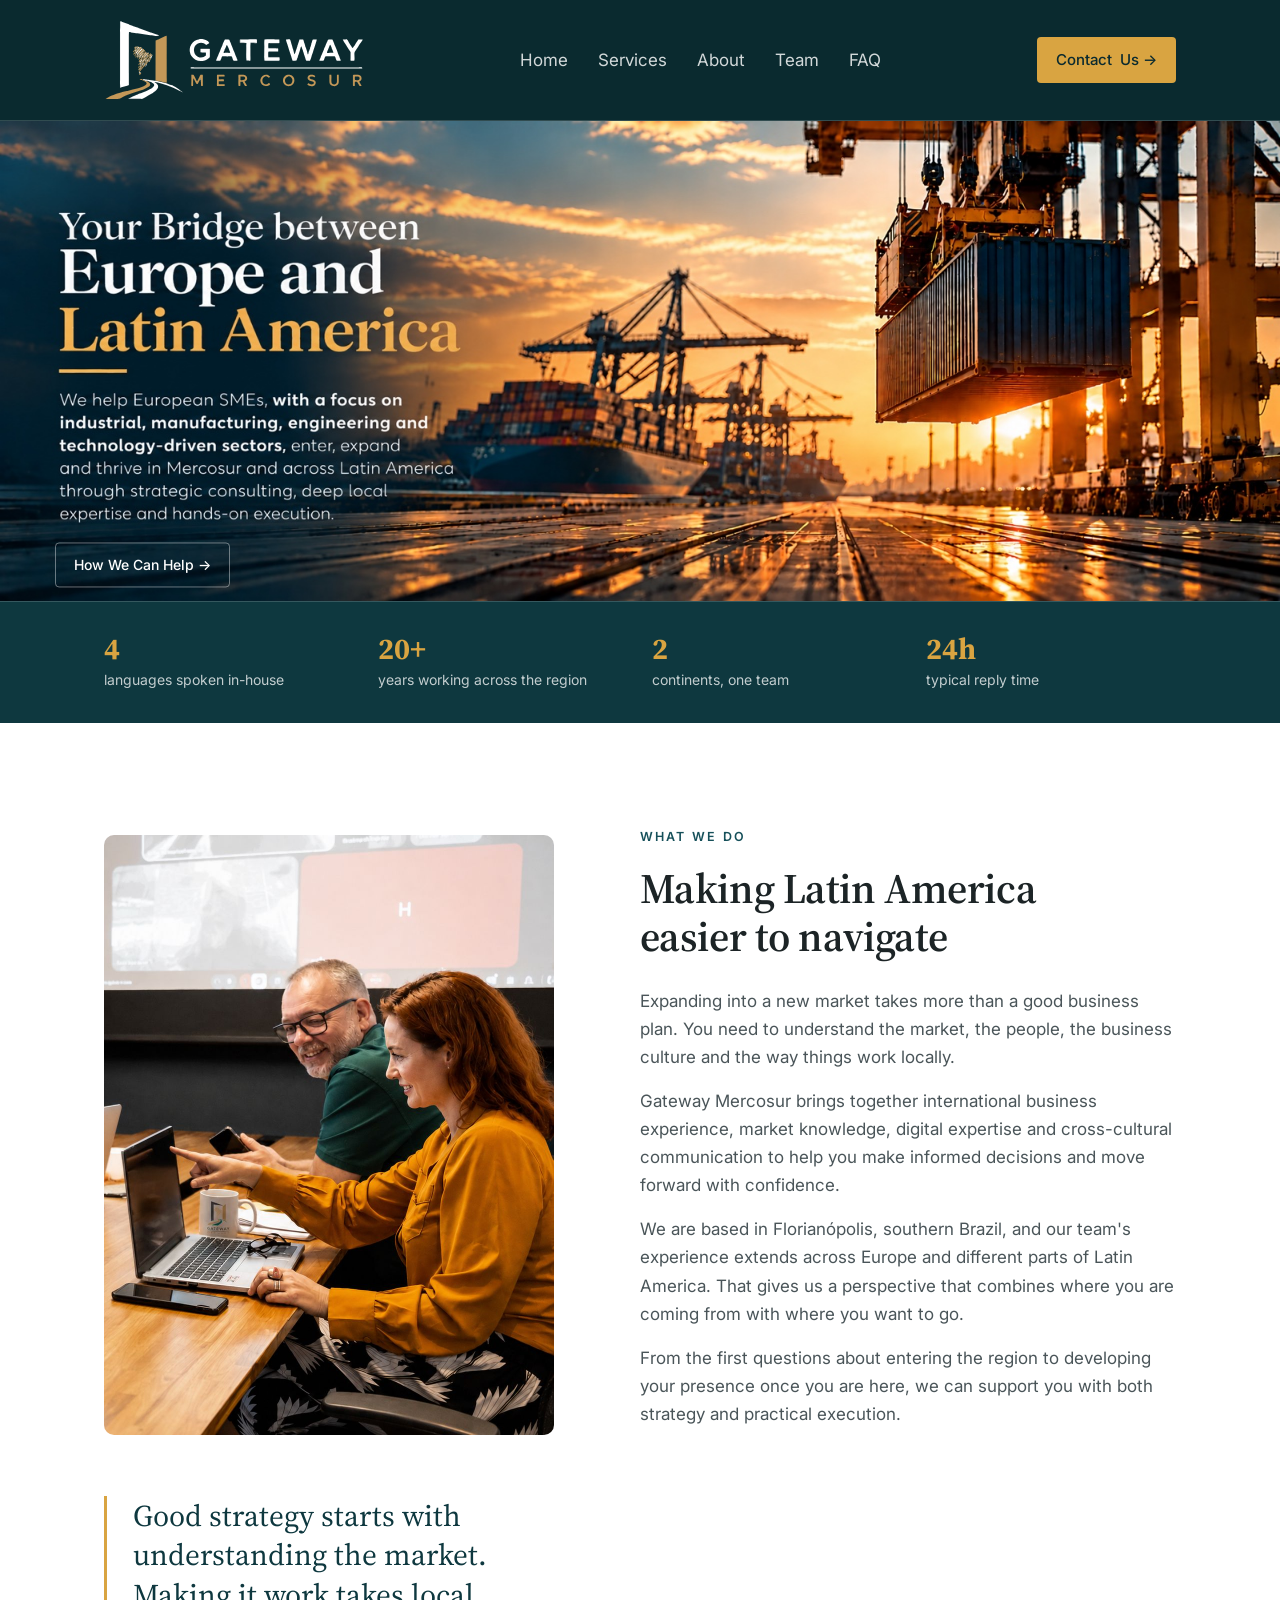
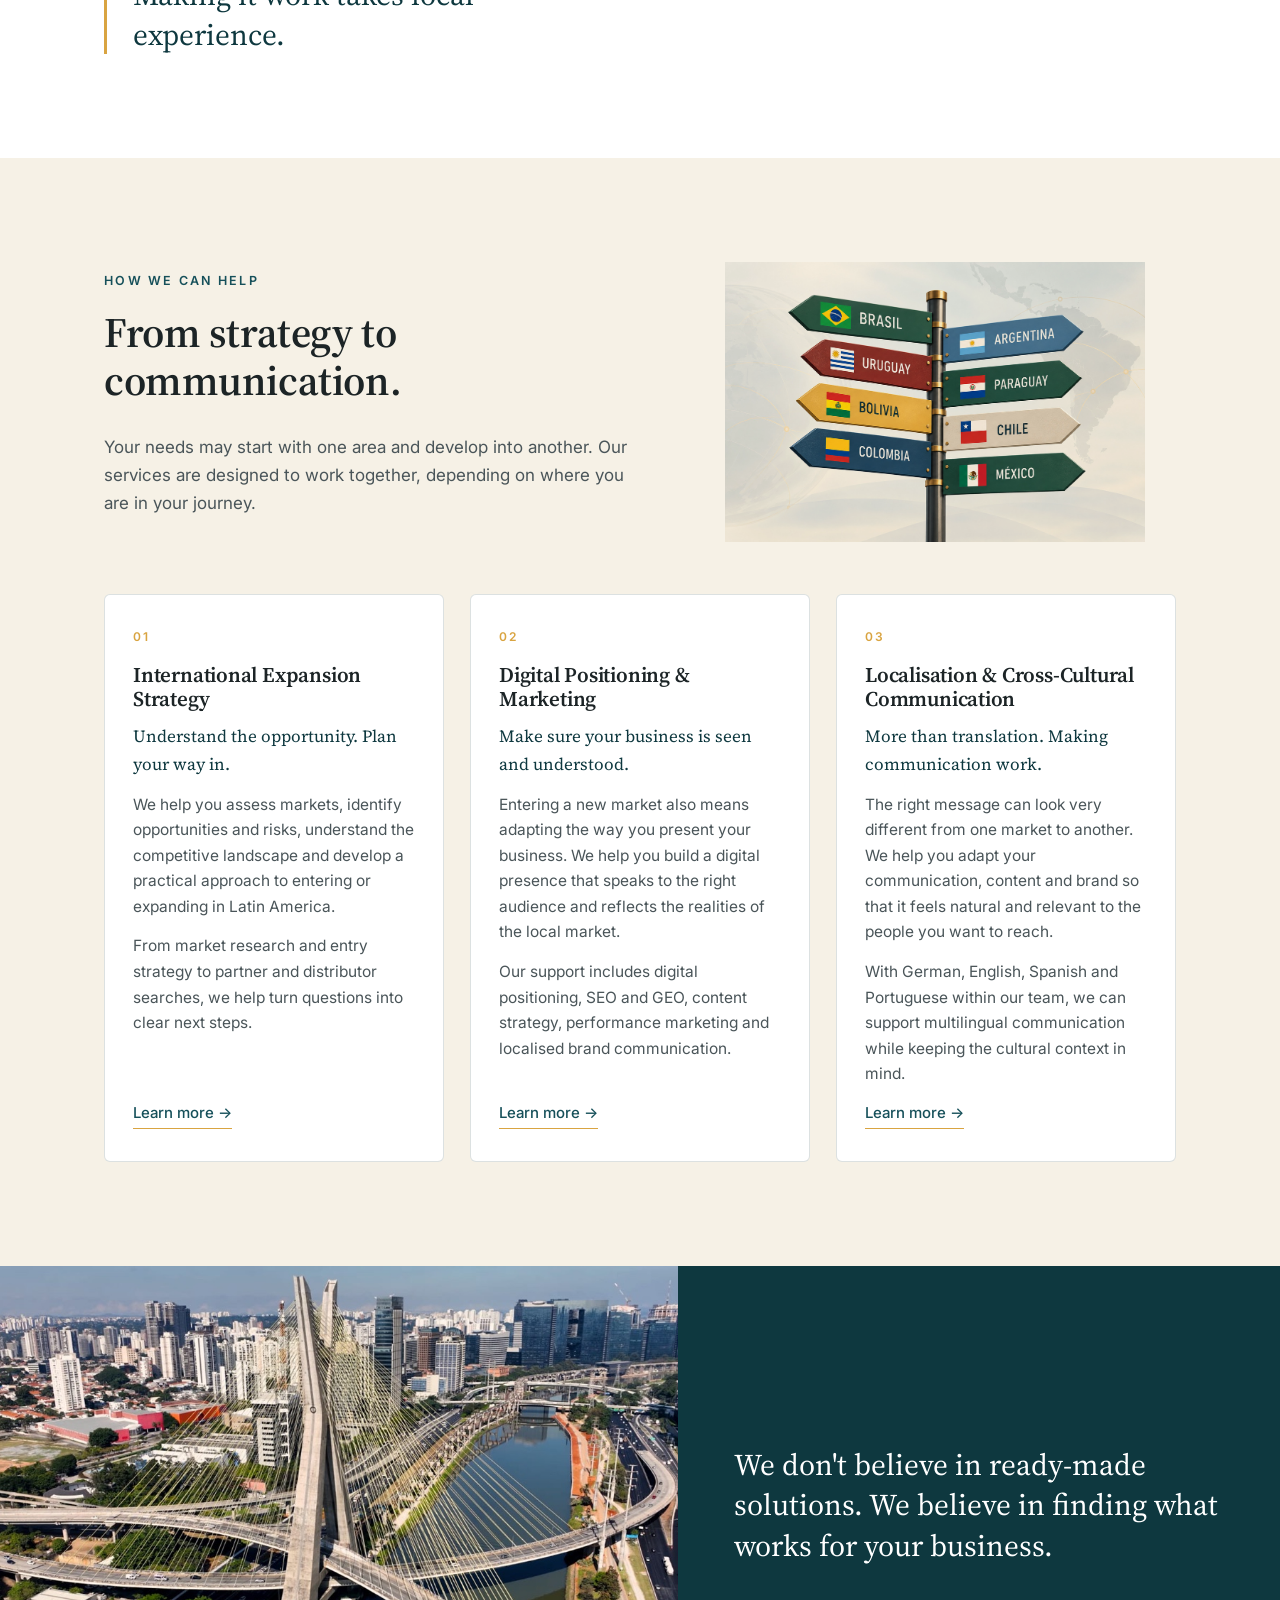
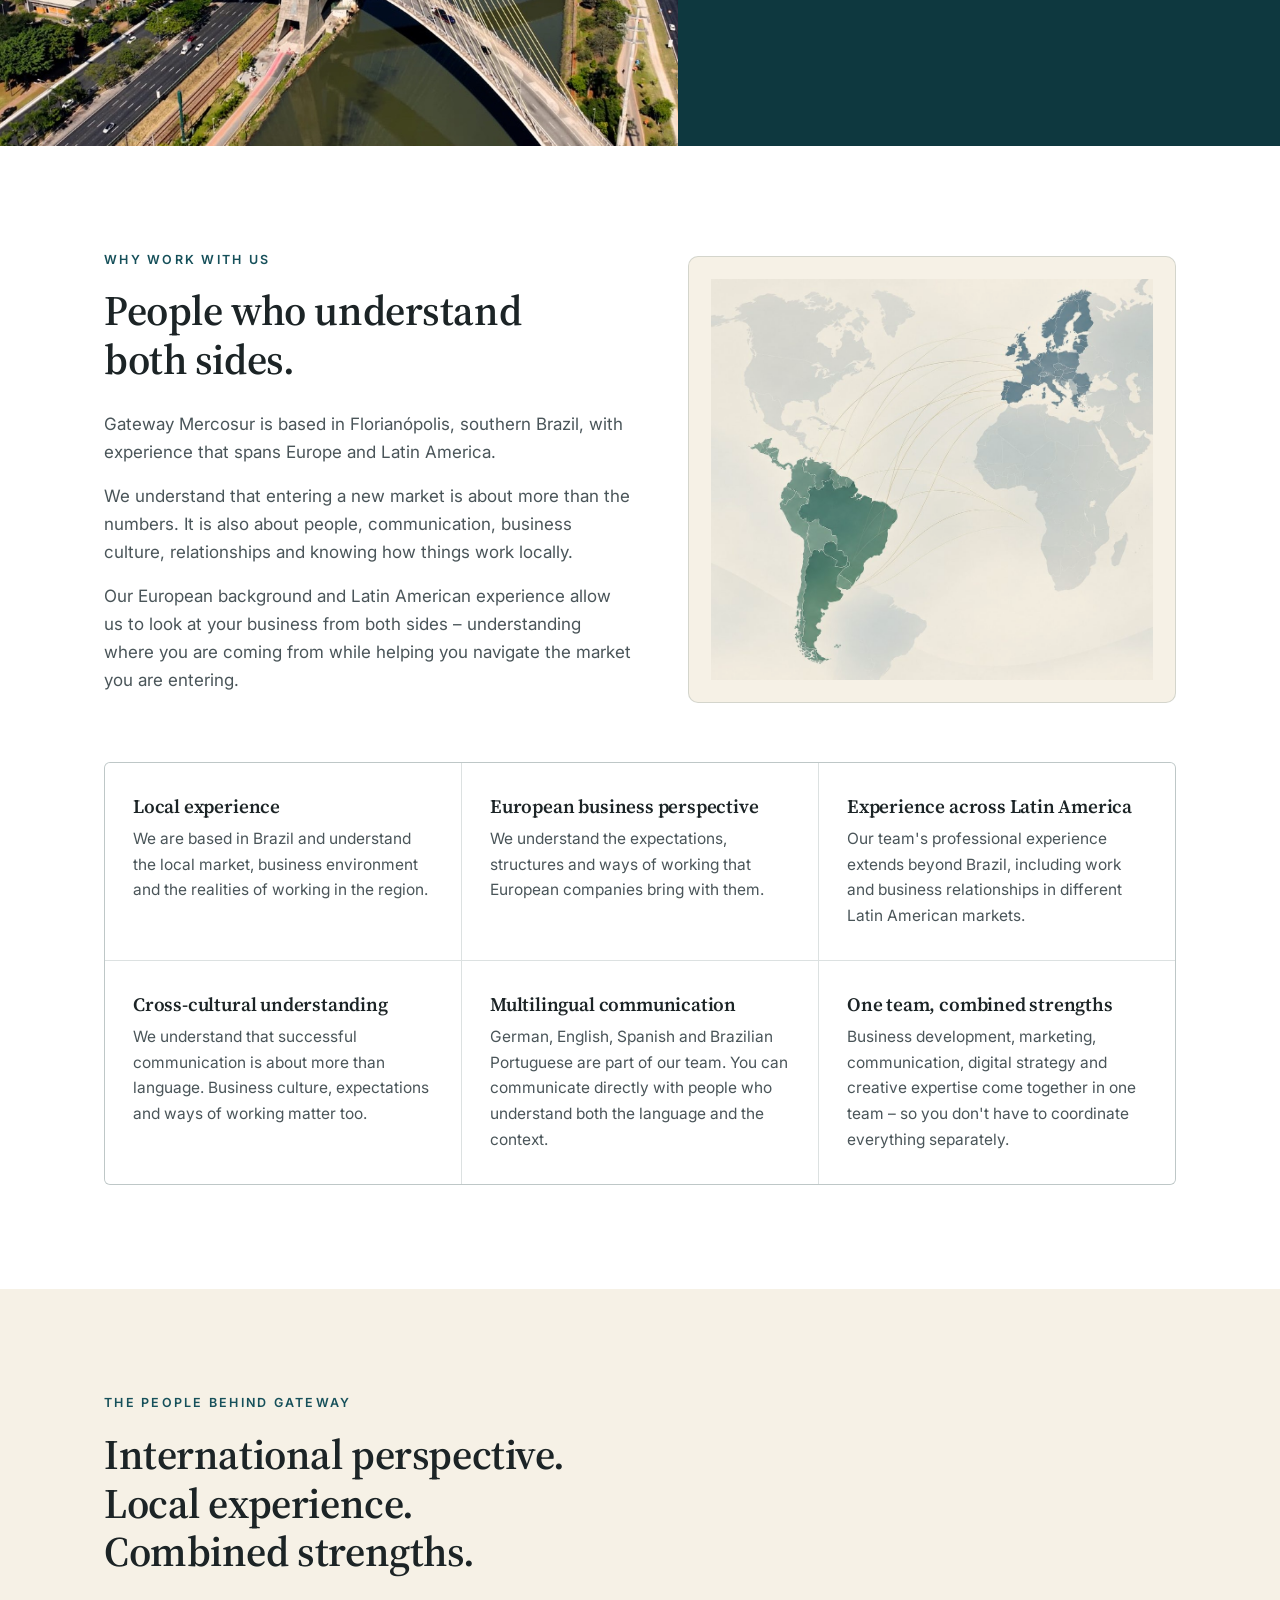
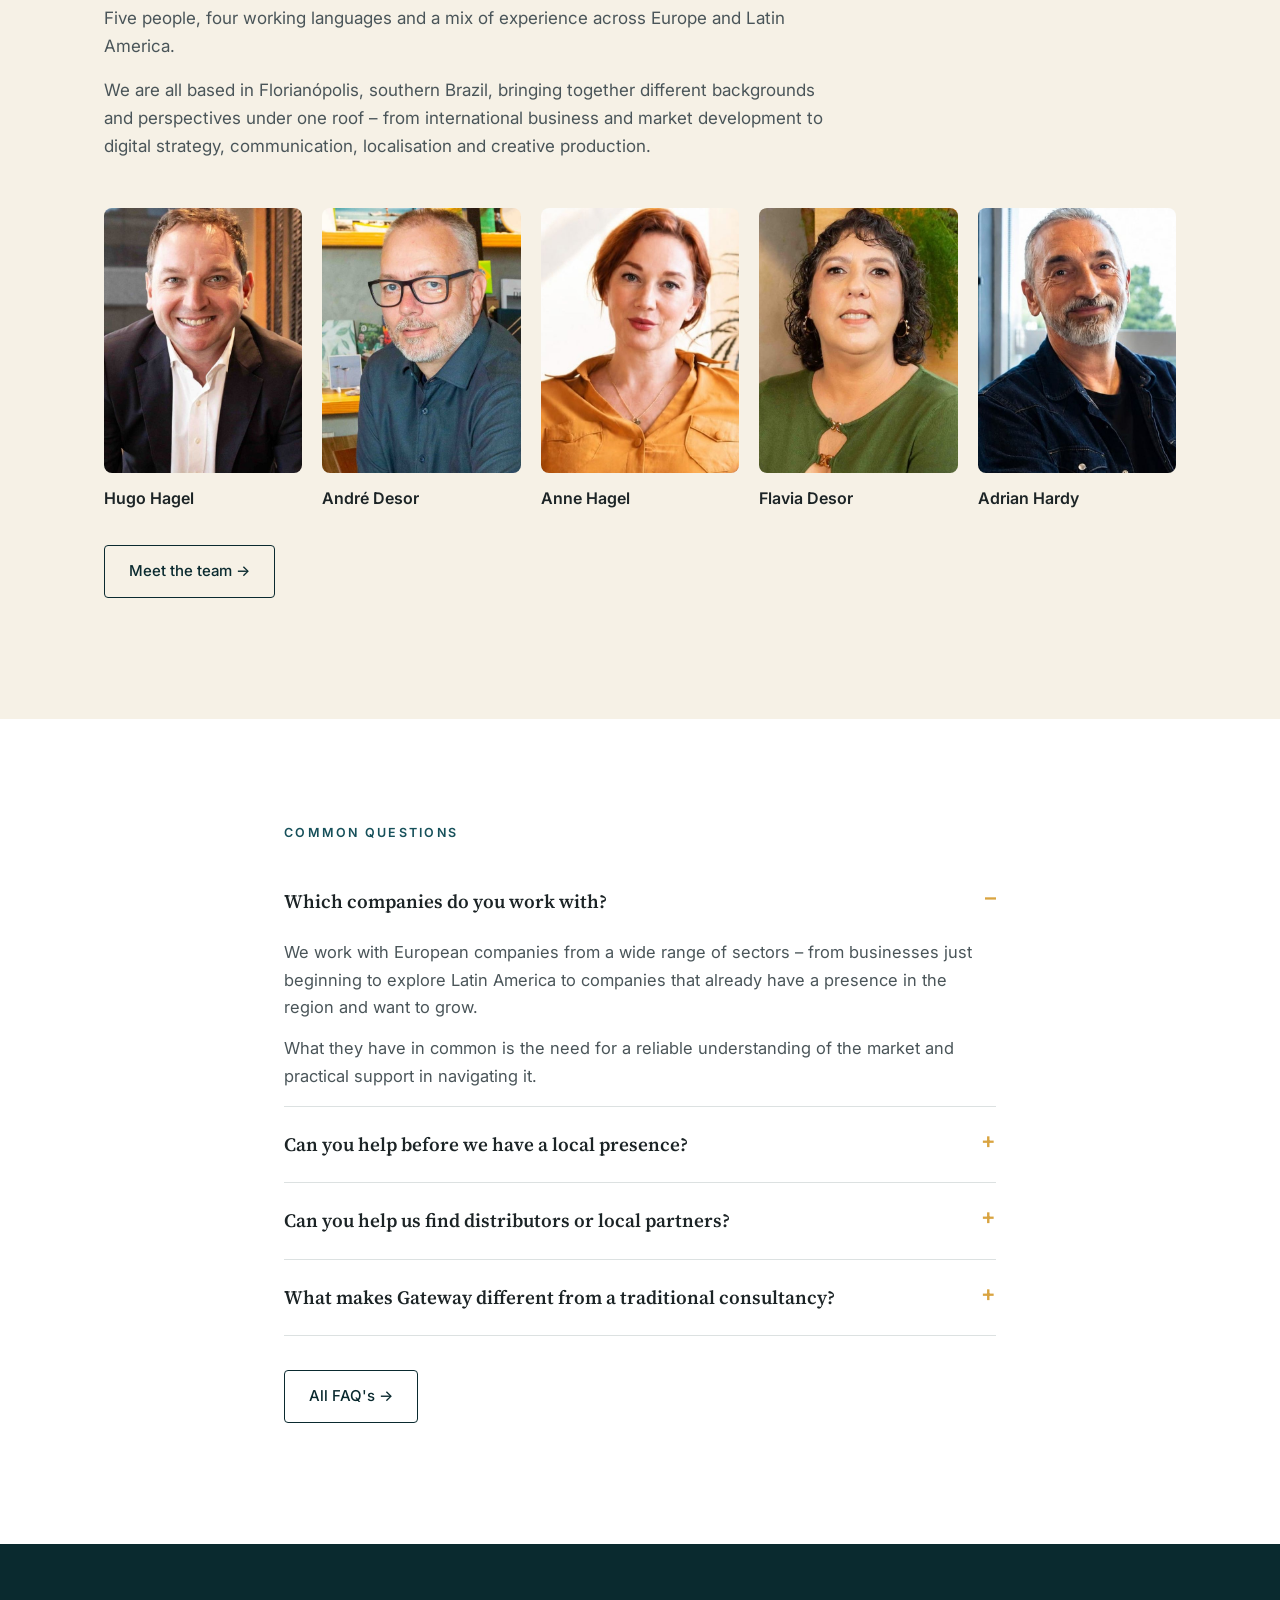
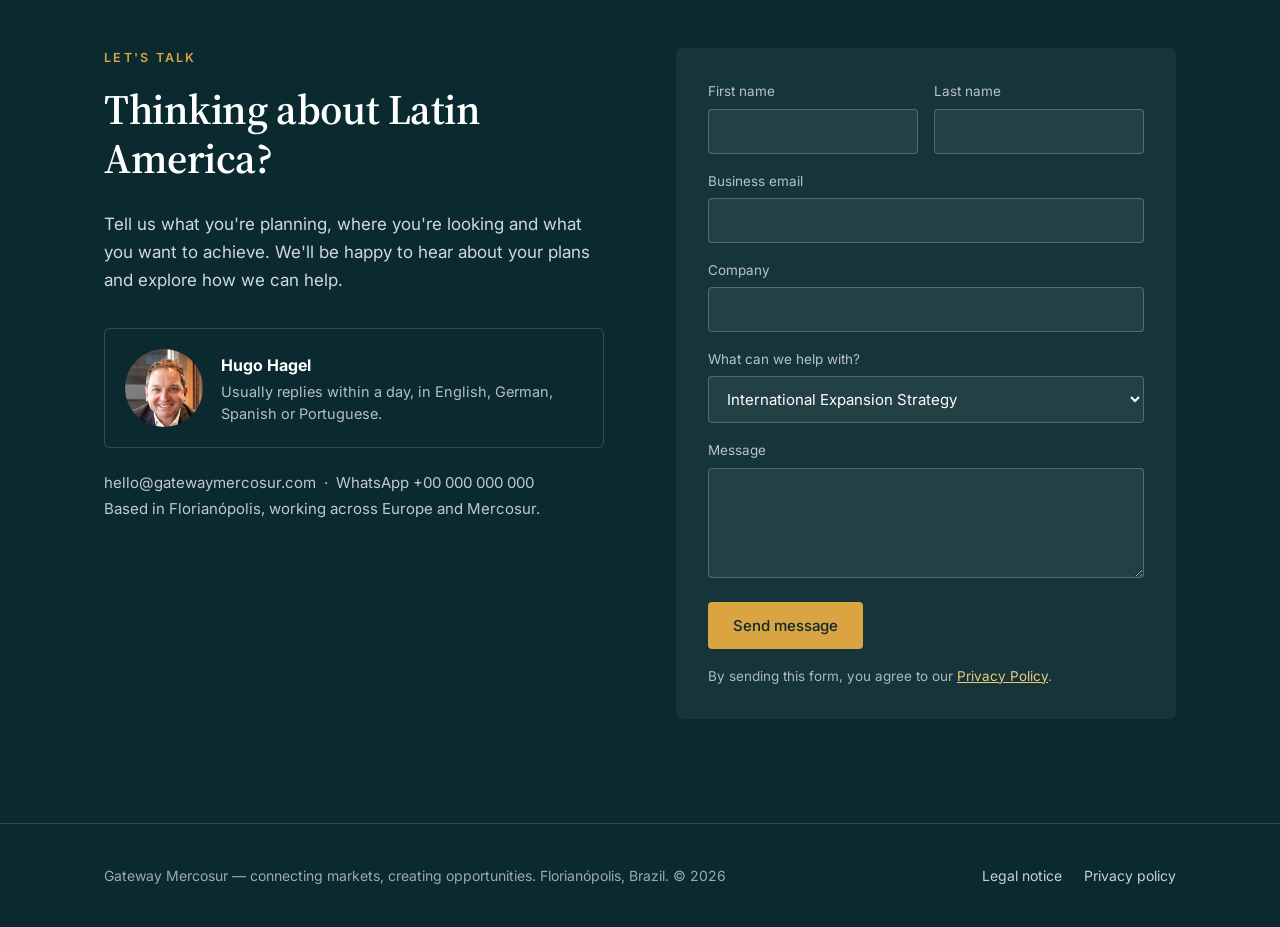
==== commit 62f512e8: "Add Legal Notice and Privacy Policy pages - New legal-notice.html and privacy-policy.html with a sha" ====
--- a/index.html
+++ b/index.html
@@ -245,12 +245,16 @@
       </select></div>
       <div class="full"><label for="ms">Message</label><textarea id="ms"></textarea></div>
       <div class="full"><button class="btn btn-gold" type="submit">Send message</button></div>
+      <p class="full form-note">By sending this form, you agree to our <a href="privacy-policy.html">Privacy Policy</a>.</p>
     </form>
   </div>
 </section>
 
 <footer>
-  <div class="wrap">Gateway Mercosur &mdash; connecting markets, creating opportunities. Florian&oacute;polis, Brazil. &copy; 2026</div>
+  <div class="wrap">
+    <span>Gateway Mercosur &mdash; connecting markets, creating opportunities. Florian&oacute;polis, Brazil. &copy; 2026</span>
+    <span class="footer-links"><a href="legal-notice.html">Legal notice</a><a href="privacy-policy.html">Privacy policy</a></span>
+  </div>
 </footer>
 
 <script src="assets/js/nav.js"></script>
--- a/assets/css/index.css
+++ b/assets/css/index.css
@@ -141,6 +141,12 @@
 select option{color:#000}
 
 footer{background:var(--petrol-900);color:rgba(255,255,255,.6);border-top:1px solid var(--line-dark);padding:40px 0;font-size:14px}
+footer .wrap{display:flex;justify-content:space-between;align-items:center;gap:12px 28px;flex-wrap:wrap}
+footer .footer-links{display:flex;gap:22px;flex-wrap:wrap}
+footer a{color:rgba(255,255,255,.78);text-decoration:none}
+footer a:hover{color:#fff;text-decoration:underline;text-underline-offset:3px}
+.form-note{font-size:13.5px;color:rgba(255,255,255,.65);margin:0}
+.form-note a{color:var(--gold-soft)}
 
 @media(max-width:900px){
   section[id],header[id],div[id]{scroll-margin-top:92px}
@@ -153,11 +159,13 @@
   .nav-cta-extra{display:none}
   .nav .wrap{gap:12px}
   .nav .wrap{height:80px}
-  .hero{padding:56px 0 0}
+  .hero{padding:0}
   .heroband{margin-top:0}
   .heroband .wrap{grid-template-columns:repeat(2,1fr);gap:22px}
   .herobanner{display:none}
   .heromobile{display:block}
+  .heromobile-cta{gap:10px;padding:18px 24px;flex-wrap:nowrap}
+  .heromobile-cta .btn{padding:10px 14px;font-size:13.5px;white-space:nowrap}
   section{padding:64px 0}
   .svc,.reasons{grid-template-columns:1fr}
   .why-grid{grid-template-columns:1fr;gap:26px}
@@ -175,4 +183,8 @@
   .contact .split{grid-template-columns:1fr;gap:36px}
   form{grid-template-columns:1fr;padding:24px}
 }
+@media(max-width:380px){
+  .heromobile-cta{gap:8px;padding:16px 18px}
+  .heromobile-cta .btn{padding:9px 11px;font-size:12.5px}
+}
 @media(prefers-reduced-motion:reduce){html{scroll-behavior:auto}}
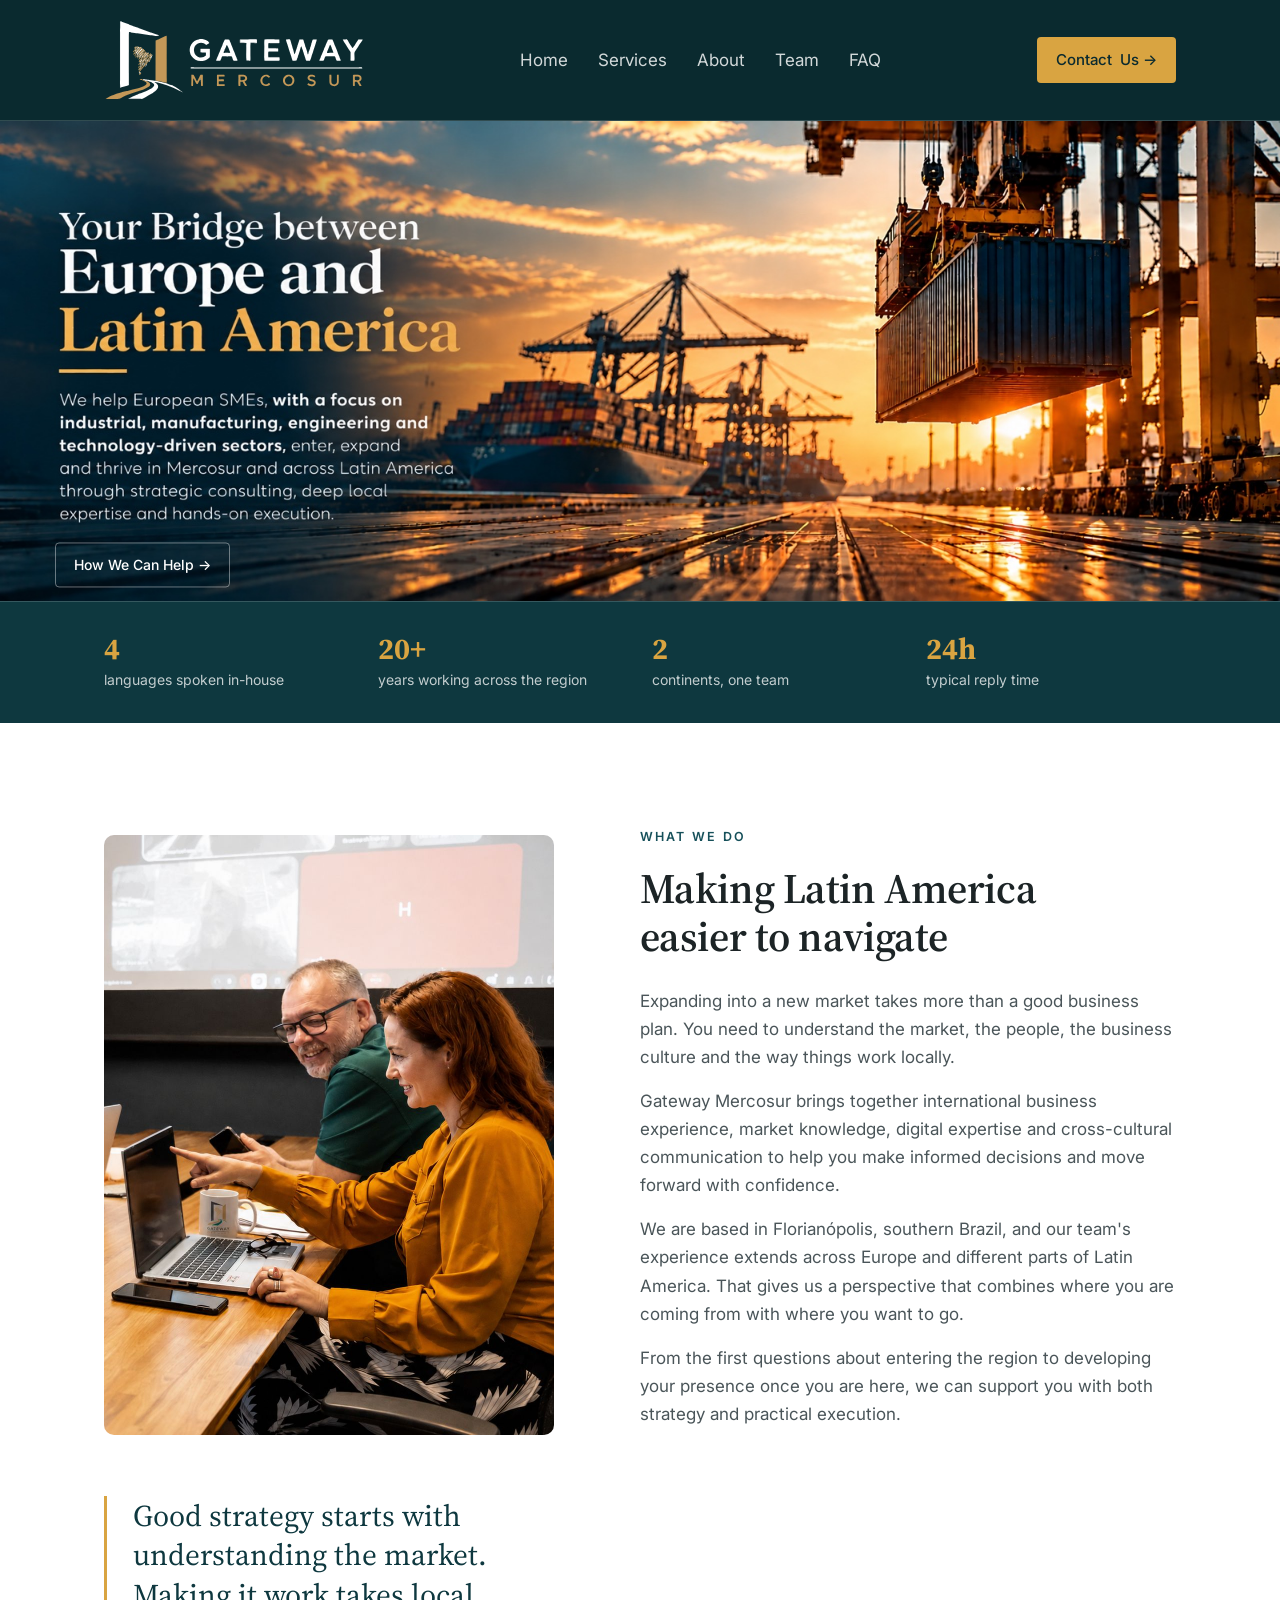
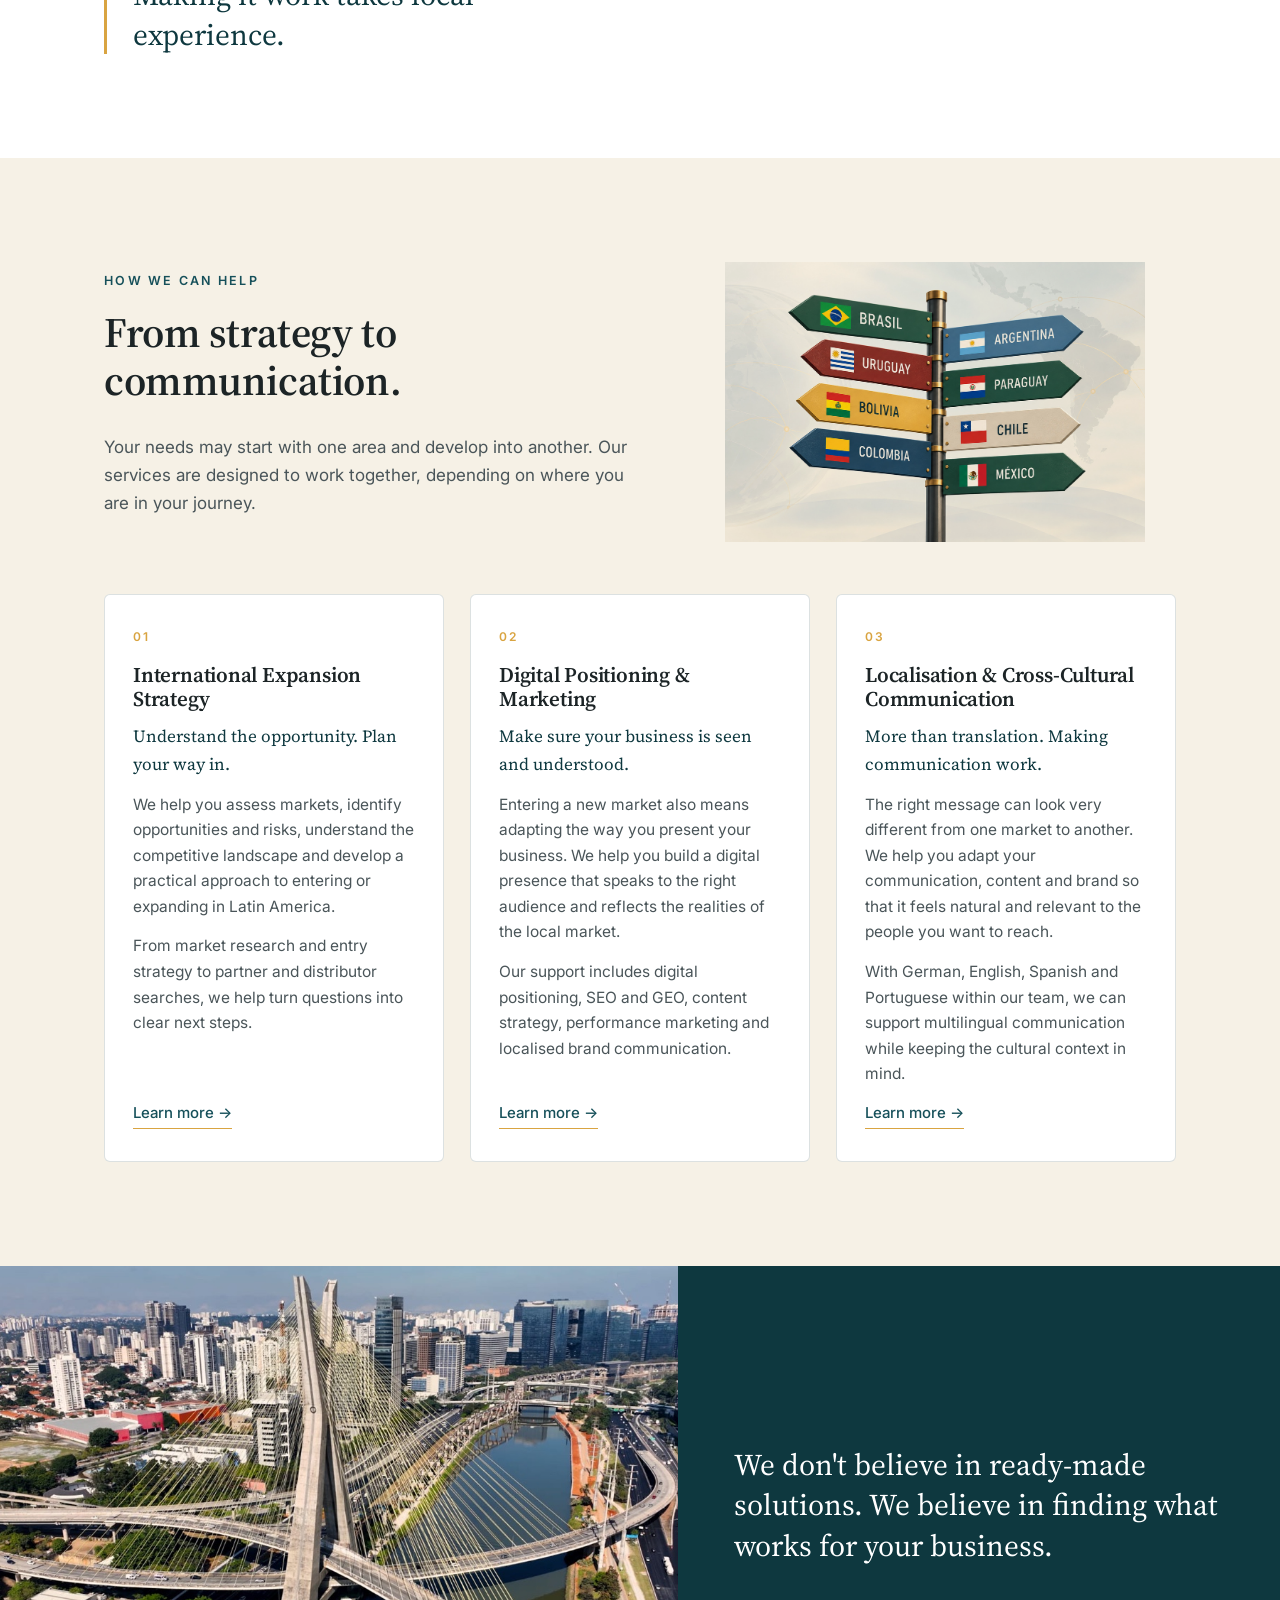
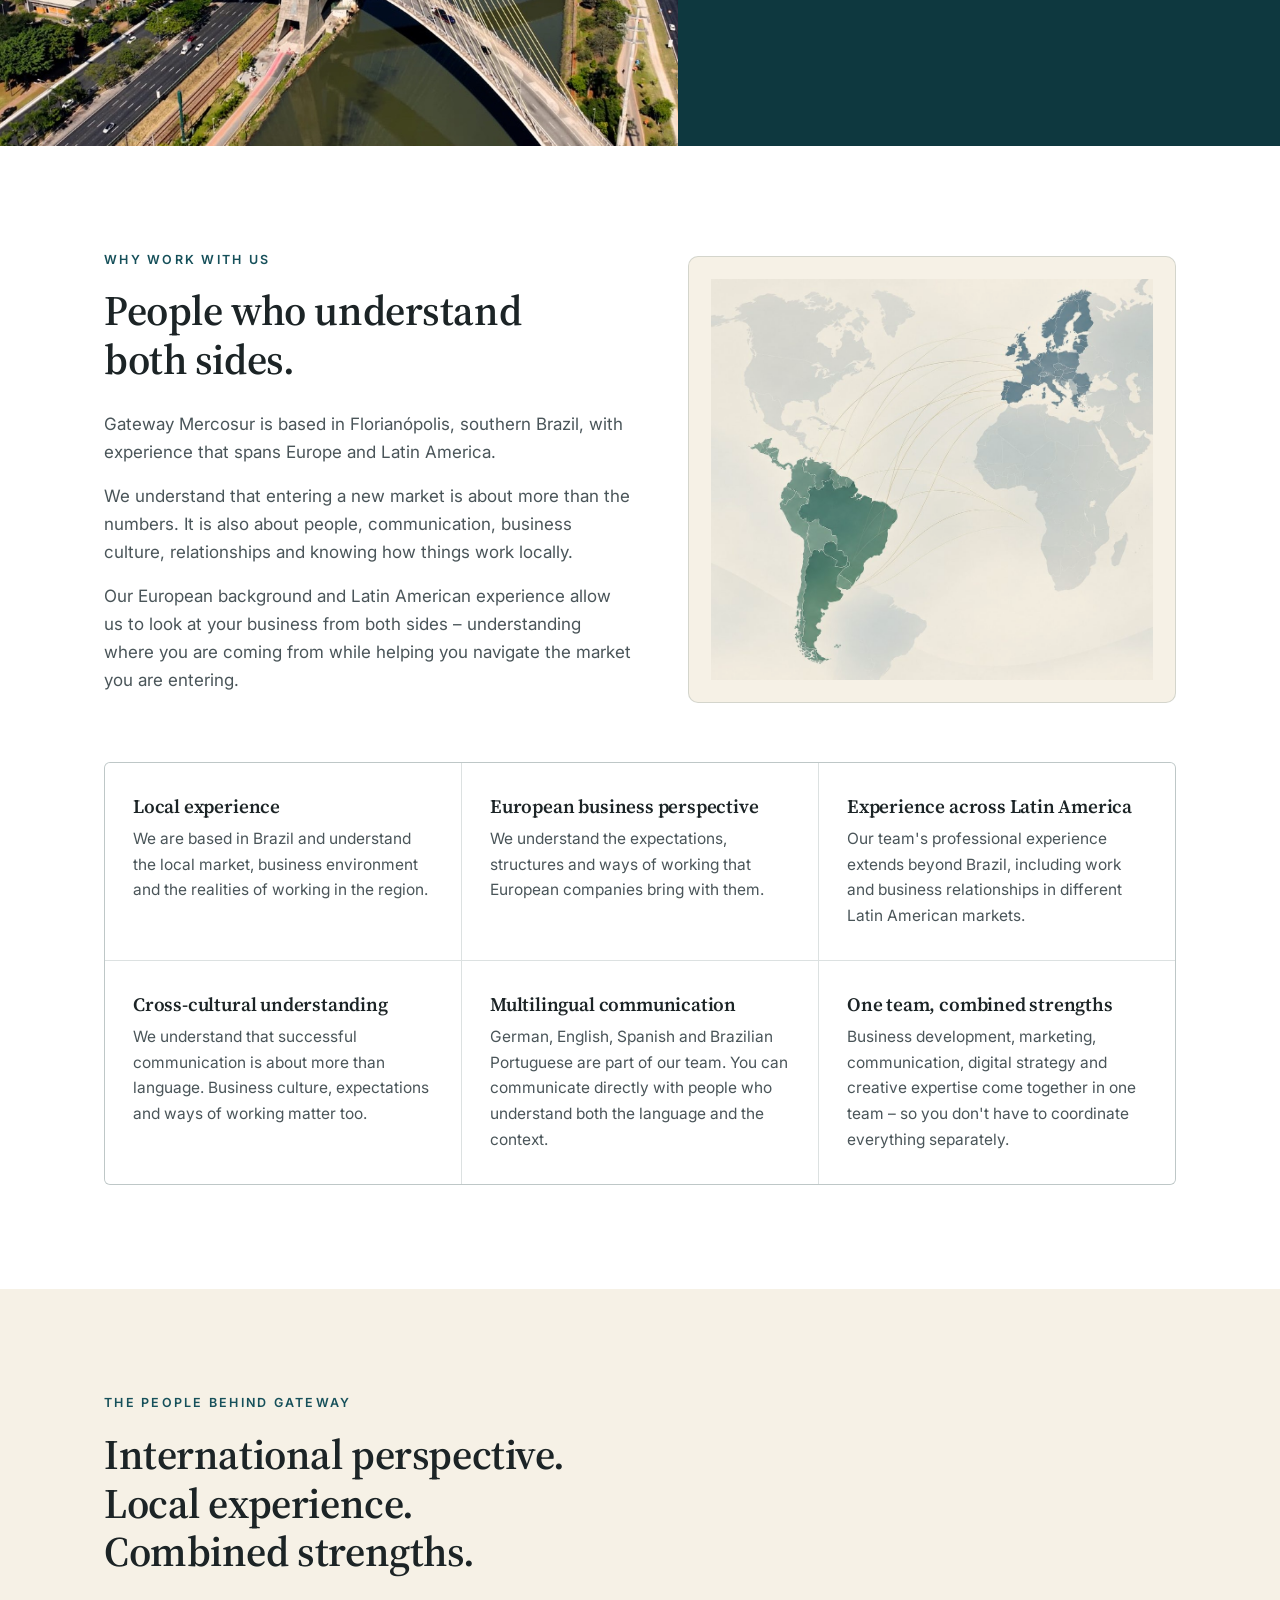
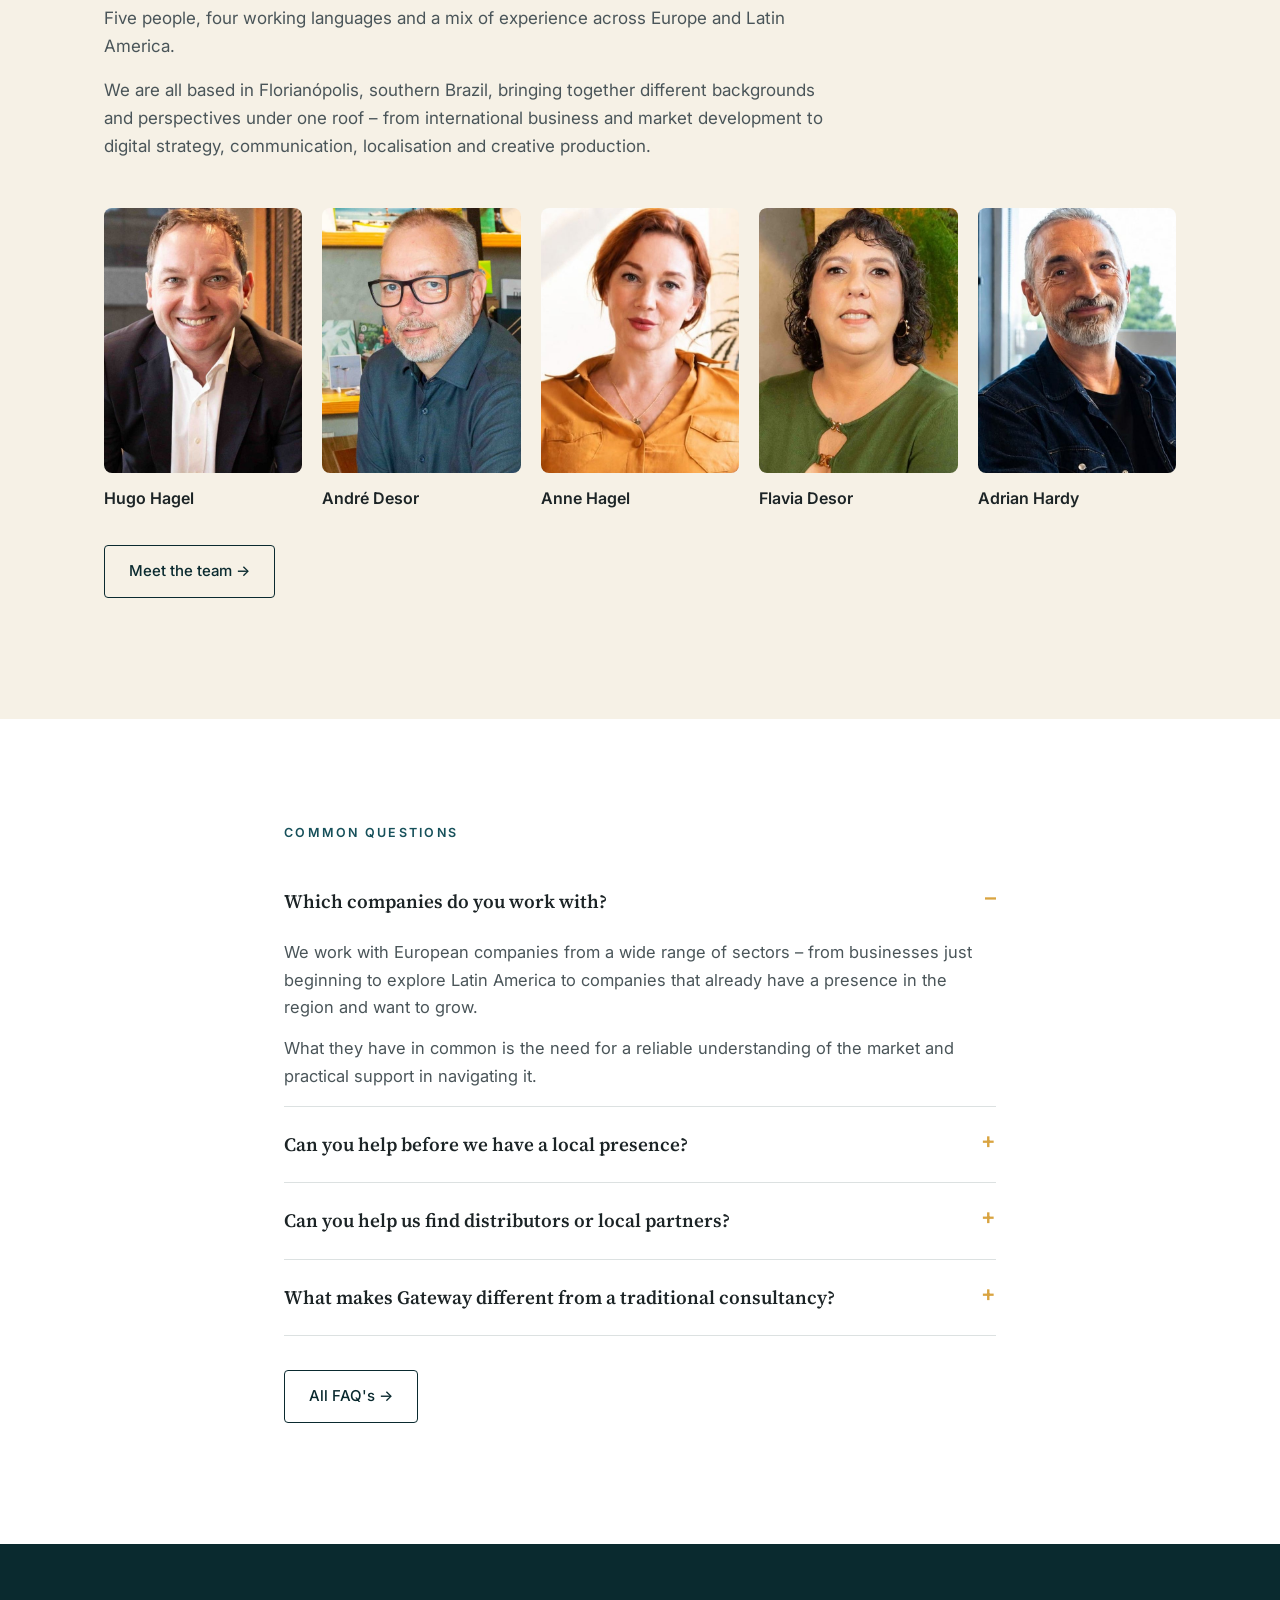
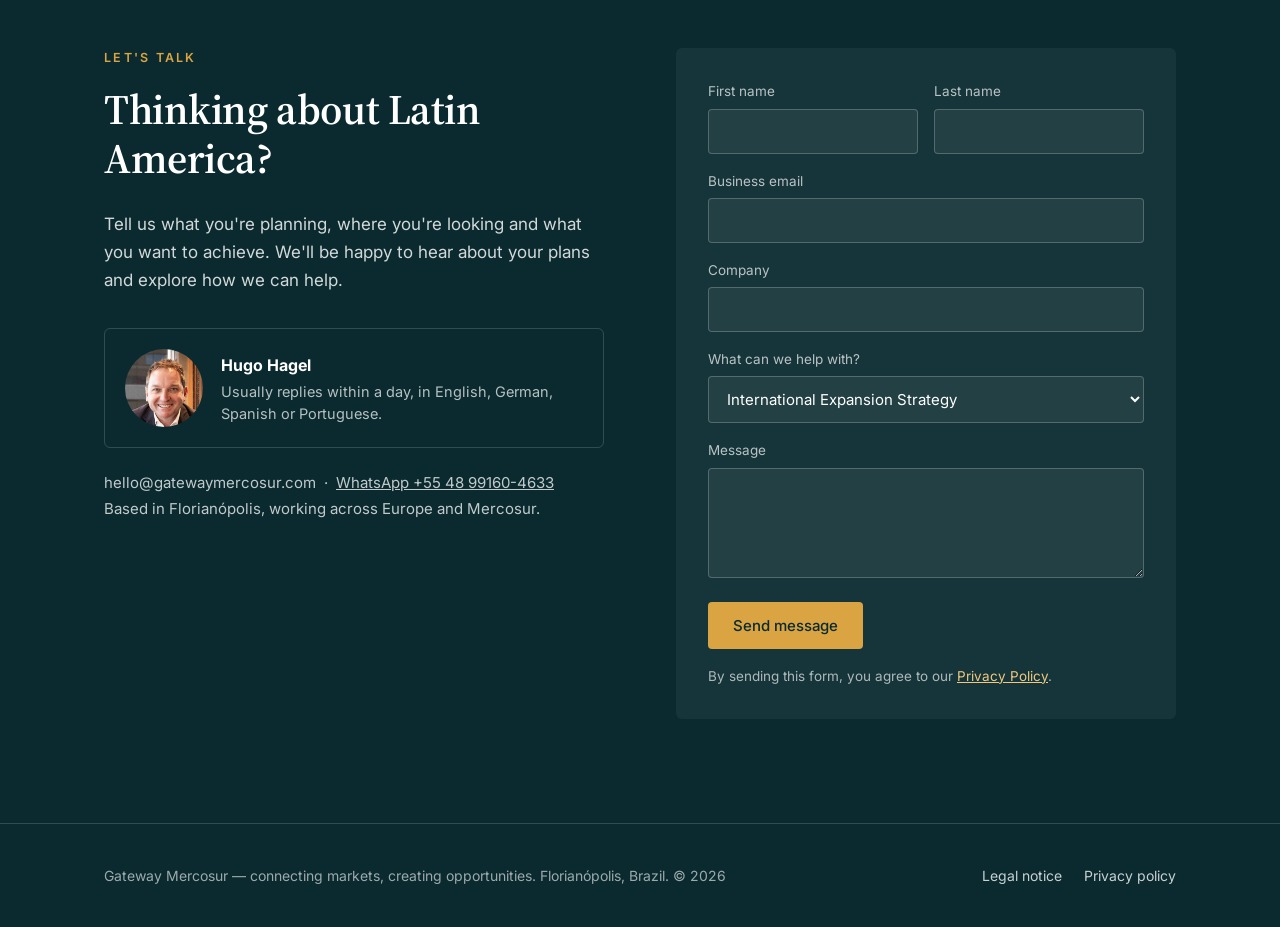
==== commit 6c0ad631: "Add WordPress versions of legal pages; set WhatsApp number Co-Authored-By: Claude Opus 5.5 <noreply@" ====
--- a/index.html
+++ b/index.html
@@ -230,7 +230,7 @@
         <img src="assets/img/hugo-hagel-avatar.jpg" alt="Portrait of Hugo Hagel">
         <div><b>Hugo Hagel</b><span>Usually replies within a day, in English, German, Spanish or Portuguese.</span></div>
       </div>
-      <p class="contact-lines">hello@gatewaymercosur.com &nbsp;&middot;&nbsp; WhatsApp +00 000 000 000<br>Based in Florian&oacute;polis, working across Europe and Mercosur.</p>
+      <p class="contact-lines">hello@gatewaymercosur.com &nbsp;&middot;&nbsp; <a href="https://wa.me/5548991604633">WhatsApp +55 48 99160-4633</a><br>Based in Florian&oacute;polis, working across Europe and Mercosur.</p>
     </div>
     <form onsubmit="return false">
       <div><label for="fn">First name</label><input id="fn"></div>
